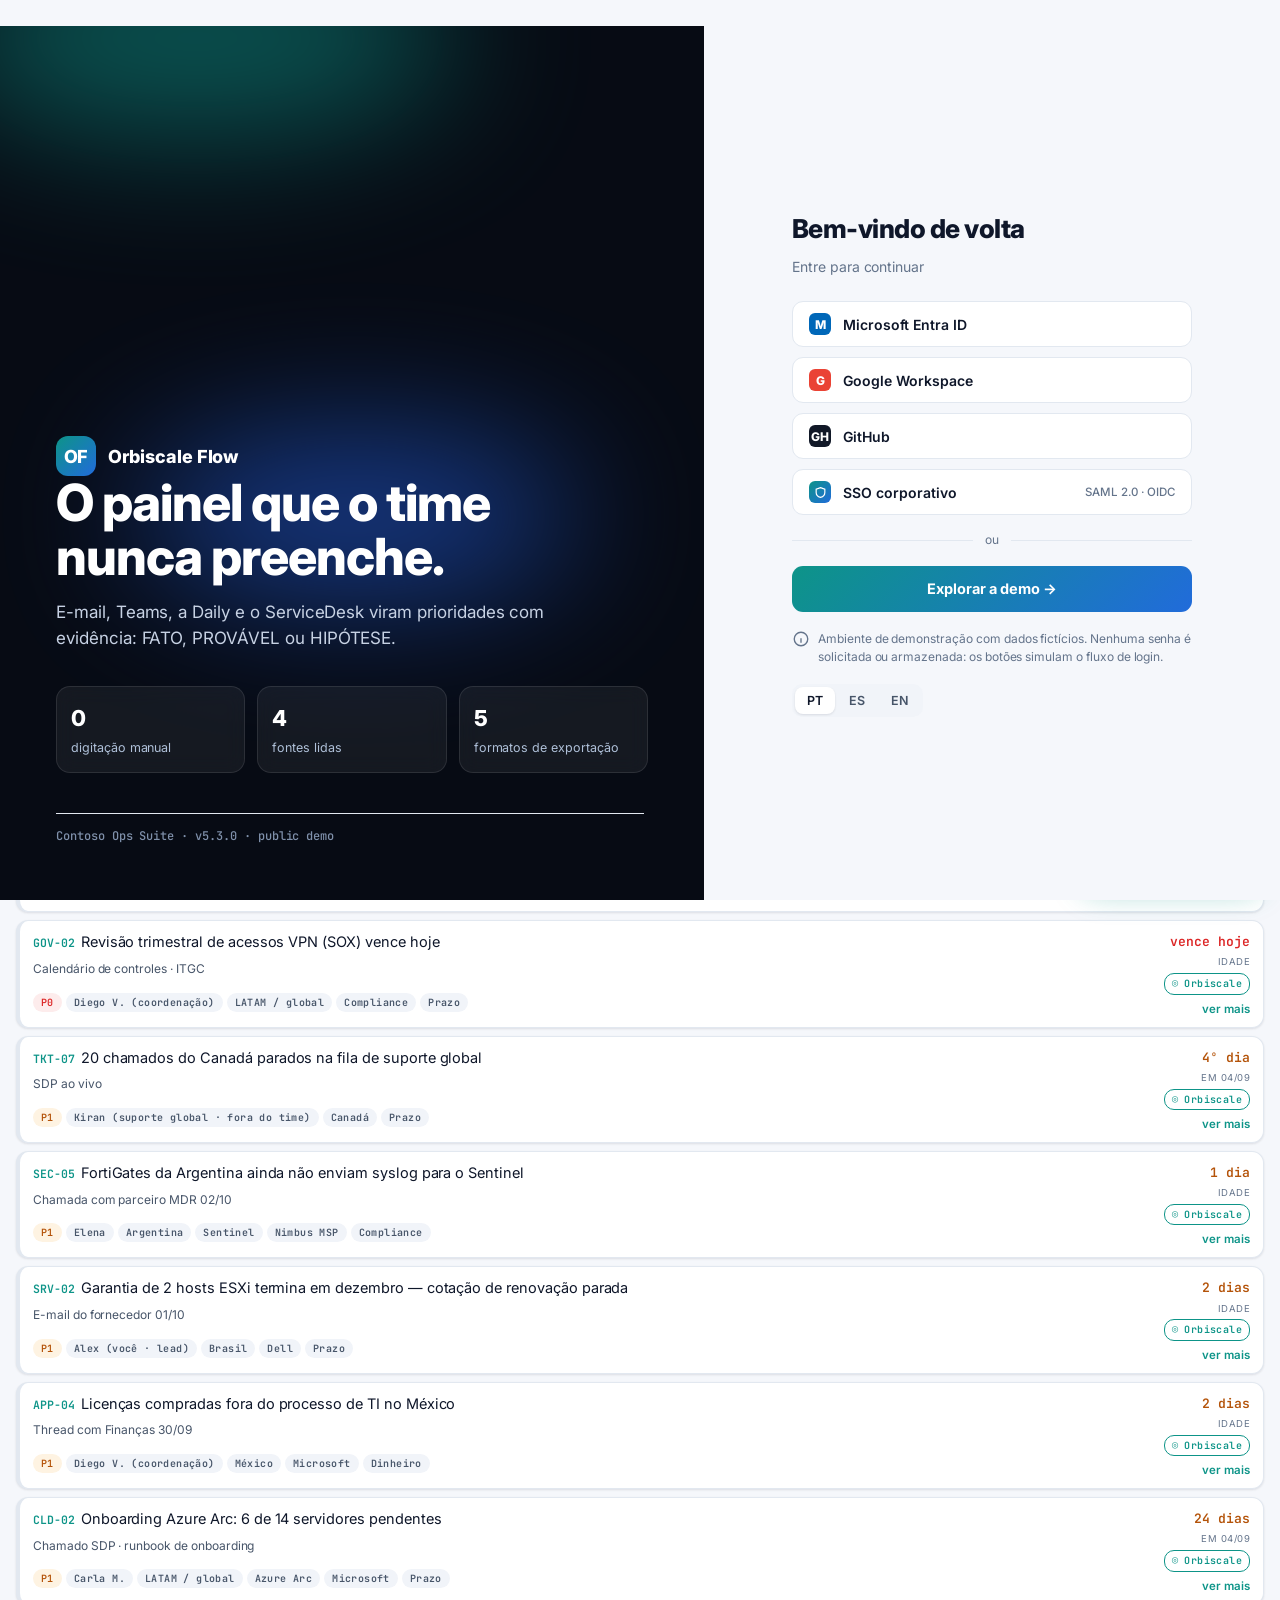
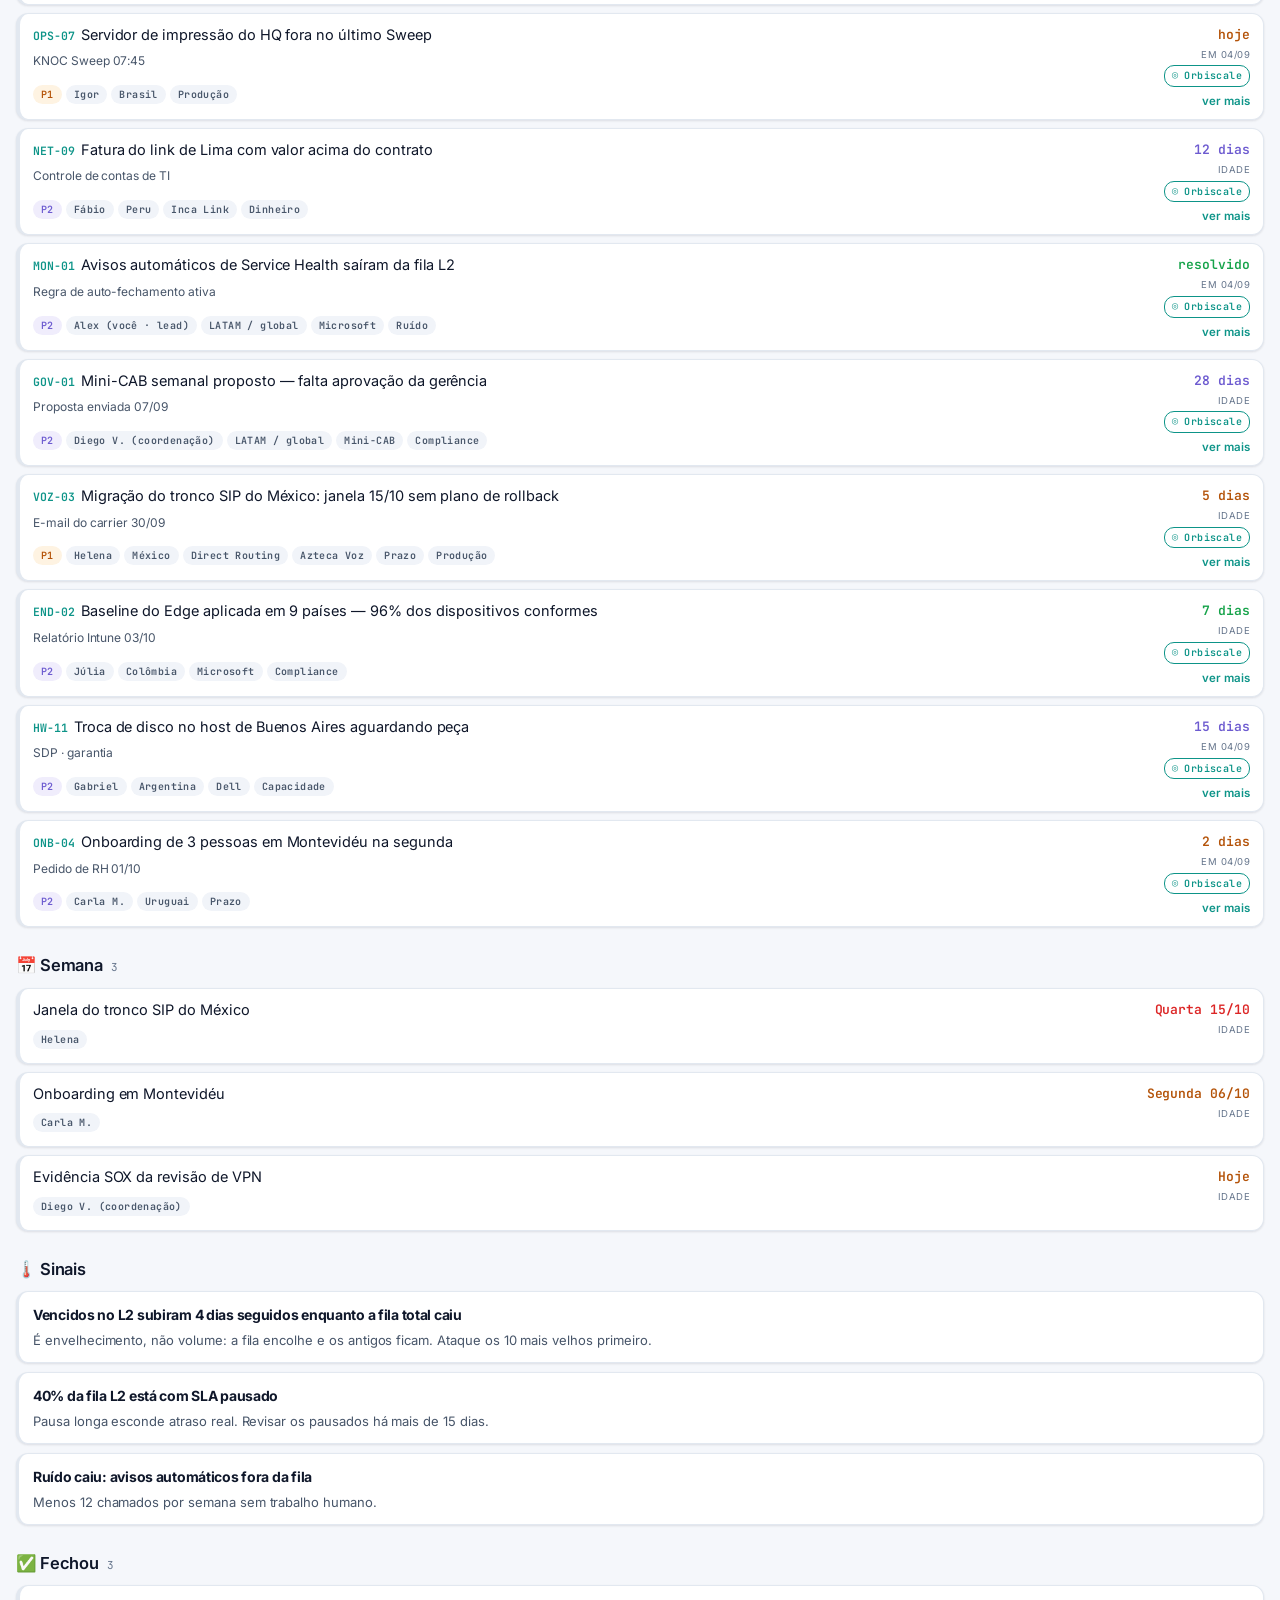
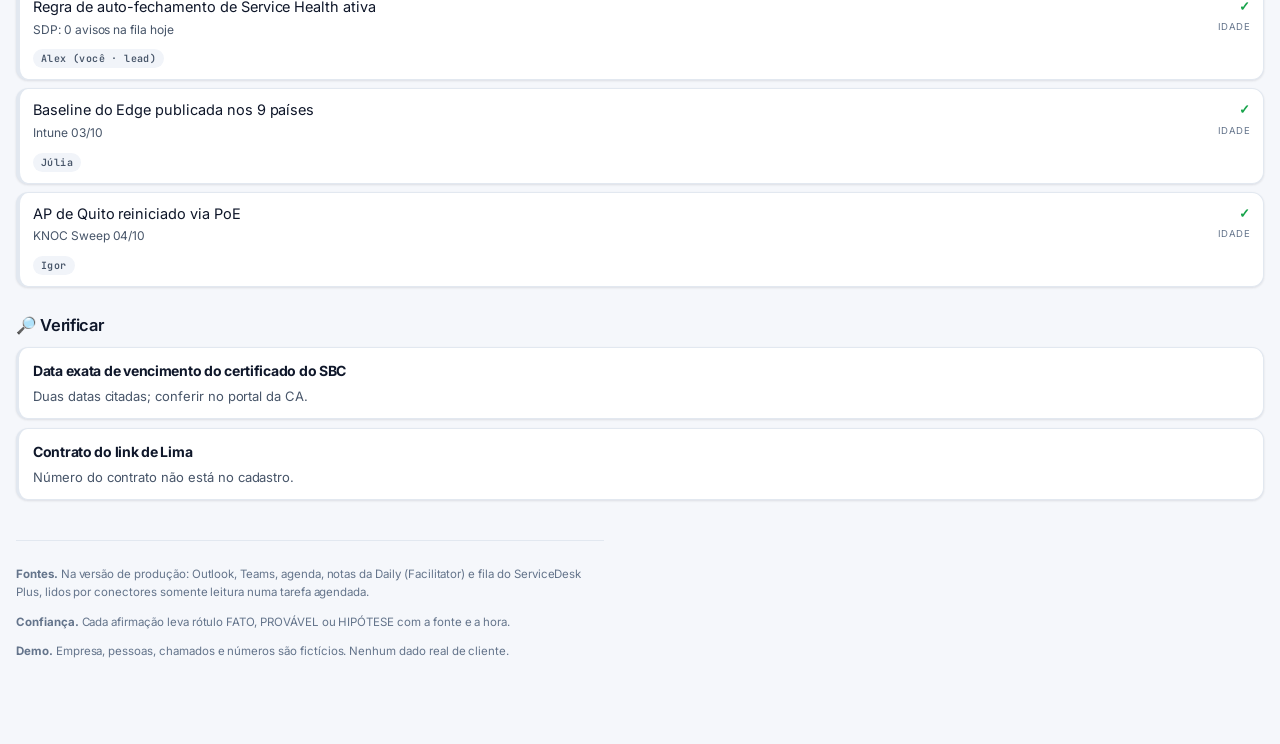
==== flow/index.html @ 509df9e1 "feat: 5.3 Orbiscale Flow module, user profile and access administration" ====
<!doctype html>
<!-- Orbiscale Flow · team work board (module of Orbiscale) · Copyright (C) 2026 Ernesto Athaualpa Rojas (Neto) · SPDX-License-Identifier: AGPL-3.0-or-later · Commercial licence: COMMERCIAL.md -->
<html lang="pt-BR" data-theme="auto">
<head>
<meta charset="utf-8">
<meta name="description" content="A self-updating ops board: e-mail, Teams, Daily notes and the ITSM queue become evidence-labelled priorities. Open-source demo with fictional data.">
<meta property="og:type" content="website">
<meta property="og:title" content="Orbiscale Flow · team work board (demo)">
<meta property="og:description" content="A self-updating ops board: e-mail, Teams, Daily notes and the ITSM queue become evidence-labelled priorities. Open-source demo with fictional data.">
<meta property="og:url" content="https://netorojas.github.io/knoc-network-ops-console/flow/">
<meta property="og:image" content="https://netorojas.github.io/knoc-network-ops-console/docs/media/og.png">
<meta property="og:image:width" content="1200">
<meta property="og:image:height" content="627">
<meta name="twitter:card" content="summary_large_image">
<meta name="twitter:image" content="https://netorojas.github.io/knoc-network-ops-console/docs/media/og.png">

<meta name="viewport" content="width=device-width,initial-scale=1,viewport-fit=cover">
<title>Orbiscale Flow · demo</title>
<link rel="stylesheet" href="https://fonts.googleapis.com/css2?family=Archivo:wght@500;600;700&family=Source+Sans+3:wght@400;600&family=IBM+Plex+Mono:wght@400;600&display=swap">
<style>.brand .flow-home{text-decoration:none;color:var(--accent);margin-right:6px;font-weight:700}
  :root{
    --ground:#F5F7F7; --surface:#FFFFFF; --surface-2:#EDF1F1; --raise:0 1px 2px rgba(20,26,28,.06),0 1px 1px rgba(20,26,28,.04);
    --ink:#141A1C; --ink-2:#4F5D60; --ink-3:#6F7F82;
    --line:#DCE3E3; --line-soft:#EAEFEF;
    --accent:#0F6068; --accent-ink:#FFFFFF; --accent-soft:#E2EFF0;
    --crit:#B3261E; --crit-bg:#FCEBE9; --warn:#8F5400; --warn-bg:#FCF2E2;
    --ok:#1C6741;  --ok-bg:#E5F3EB;  --stale:#5B5870; --stale-bg:#EEEDF3;
    /* dados — validados com o validador de paleta (azul/cinza/vermelho) */
    --v-run:#2a78d6; --v-pause:#A3ADB0; --v-late:#D03A38; --v-track:#EDF1F1;
    --v-s1:#9DC1EE; --v-s2:#4B8FE0; --v-s3:#1F5AA6;
    --display:'Archivo','Helvetica Neue',Arial,sans-serif;
    --body:'Source Sans 3','Segoe UI',system-ui,sans-serif;
    --mono:'IBM Plex Mono','SF Mono',Consolas,monospace;
    --r:8px;
  }
  @media (prefers-color-scheme:dark){ :root:not([data-theme="light"]){
    --ground:#0E1315; --surface:#171E20; --surface-2:#202A2C; --raise:0 1px 2px rgba(0,0,0,.4);
    --ink:#E7EEED; --ink-2:#A5B2B1; --ink-3:#8A9897;
    --line:#2A3537; --line-soft:#212B2D;
    --accent:#5CC0C9; --accent-ink:#0E1315; --accent-soft:#133439;
    --crit:#F2938A; --crit-bg:#3B1D1A; --warn:#E3A94F; --warn-bg:#3A2D13;
    --ok:#6BCB96;  --ok-bg:#153227;  --stale:#ABA5D1; --stale-bg:#262434;
    --v-run:#3987e5; --v-pause:#5E686A; --v-late:#E66767; --v-track:#202A2C;
    --v-s1:#2C4F7A; --v-s2:#3987e5; --v-s3:#9CC4F7;
  }}
  :root[data-theme="dark"]{
    --ground:#0E1315; --surface:#171E20; --surface-2:#202A2C; --raise:0 1px 2px rgba(0,0,0,.4);
    --ink:#E7EEED; --ink-2:#A5B2B1; --ink-3:#8A9897;
    --line:#2A3537; --line-soft:#212B2D;
    --accent:#5CC0C9; --accent-ink:#0E1315; --accent-soft:#133439;
    --crit:#F2938A; --crit-bg:#3B1D1A; --warn:#E3A94F; --warn-bg:#3A2D13;
    --ok:#6BCB96;  --ok-bg:#153227;  --stale:#ABA5D1; --stale-bg:#262434;
    --v-run:#3987e5; --v-pause:#5E686A; --v-late:#E66767; --v-track:#202A2C;
    --v-s1:#2C4F7A; --v-s2:#3987e5; --v-s3:#9CC4F7;
  }

  *{box-sizing:border-box}
  html,body{overflow-x:hidden}
  body{background:var(--ground);color:var(--ink);font-family:var(--body);font-size:15px;line-height:1.55;margin:0}
  .wrap{max-width:1080px;margin:0 auto;padding:0 16px 72px}
  button{font-family:inherit}
  button:focus-visible,a:focus-visible,summary:focus-visible,input:focus-visible{outline:2px solid var(--accent);outline-offset:2px}

  /* ---------- topo ---------- */
  header.top{position:sticky;top:0;z-index:40;background:var(--ground);border-bottom:1px solid var(--line)}
  .bar{max-width:1080px;margin:0 auto;padding:10px 16px;display:flex;align-items:center;gap:10px;flex-wrap:wrap}
  .brand{font-family:var(--display);font-weight:700;font-size:16px;letter-spacing:-.01em;white-space:nowrap}
  .brand span{display:block;font-family:var(--mono);font-size:9.5px;font-weight:400;letter-spacing:.12em;text-transform:uppercase;color:var(--ink-3)}
  nav.main{display:flex;gap:2px;flex:1 1 auto;flex-wrap:wrap}
  nav.main button{font-size:13.5px;font-weight:600;padding:6px 11px;border:0;border-radius:6px;background:transparent;color:var(--ink-2);cursor:pointer;white-space:nowrap}
  nav.main button[aria-current="page"]{background:var(--accent);color:var(--accent-ink)}
  nav.main button:hover:not([aria-current]){background:var(--surface-2)}
  .tools{display:flex;align-items:center;gap:6px;margin-left:auto}
  .seg{display:flex;border:1px solid var(--line);border-radius:6px;overflow:hidden;background:var(--surface)}
  .seg button{font-family:var(--mono);font-size:10.5px;font-weight:600;letter-spacing:.05em;padding:5px 8px;border:0;background:transparent;color:var(--ink-2);cursor:pointer}
  .seg button+button{border-left:1px solid var(--line)}
  .seg button[aria-pressed="true"]{background:var(--accent);color:var(--accent-ink)}
  .who{display:flex;align-items:center;gap:6px;font-size:12.5px;color:var(--ink-2);background:var(--surface);border:1px solid var(--line);border-radius:20px;padding:3px 10px 3px 3px;max-width:180px}
  .who[hidden]{display:none}
  .who img{width:22px;height:22px;border-radius:50%;flex:0 0 auto}
  .who b{font-weight:600;color:var(--ink);white-space:nowrap;overflow:hidden;text-overflow:ellipsis}

  /* ---------- menu ---------- */
  .shbtn{font-size:13px;font-weight:600;padding:5px 11px;border:1px solid var(--line);border-radius:6px;background:var(--surface);color:var(--ink);cursor:pointer;white-space:nowrap}
  .shbtn:hover{border-color:var(--accent);color:var(--accent)}
  .menu{position:relative}
  .menu>button{font-size:13px;font-weight:600;padding:5px 11px;border:1px solid var(--line);border-radius:6px;background:var(--surface);color:var(--ink);cursor:pointer}
  .menu>button[aria-expanded="true"]{border-color:var(--accent);color:var(--accent)}
  .pop{position:absolute;right:0;top:calc(100% + 6px);width:270px;max-width:calc(100vw - 32px);background:var(--surface);border:1px solid var(--line);border-radius:var(--r);box-shadow:0 8px 24px rgba(0,0,0,.14);padding:6px;z-index:60}
  .pop .grp{font-family:var(--mono);font-size:9.5px;letter-spacing:.12em;text-transform:uppercase;color:var(--ink-3);padding:8px 10px 4px}
  .pop button{display:flex;gap:9px;align-items:center;width:100%;text-align:left;font-size:13.5px;padding:7px 10px;border:0;border-radius:6px;background:transparent;color:var(--ink);cursor:pointer}
  .pop button:hover{background:var(--surface-2)}
  .pop button small{margin-left:auto;font-family:var(--mono);font-size:10.5px;color:var(--ink-3)}
  .pop .meta{font-size:11.5px;color:var(--ink-3);padding:6px 10px 4px;border-top:1px solid var(--line-soft);margin-top:4px}

  /* ---------- filtros ---------- */
  .fbox{max-width:1080px;margin:0 auto;padding:0 16px 10px}
  .fcard{background:var(--surface);border:1px solid var(--line);border-radius:var(--r);box-shadow:var(--raise);overflow:hidden}
  .srow{display:flex;gap:8px;align-items:center;padding:9px 12px;border-bottom:1px solid var(--line)}
  .search{flex:1 1 auto;display:flex;align-items:center;gap:7px;background:var(--ground);border:1px solid var(--line);border-radius:6px;padding:0 9px}
  .search input{flex:1;min-width:0;border:0;background:transparent;color:var(--ink);font-family:var(--body);font-size:14px;padding:7px 0}
  .search input:focus{outline:0}
  .search:focus-within{border-color:var(--accent)}
  .search .ic{color:var(--ink-3);font-size:13px}
  .search button{border:0;background:transparent;color:var(--ink-3);cursor:pointer;font-size:14px;padding:2px 4px}
  .dims{display:flex;overflow-x:auto;border-bottom:1px solid var(--line);scrollbar-width:thin}
  .dims button{flex:0 0 auto;font-size:12.5px;font-weight:600;padding:9px 13px;border:0;background:transparent;color:var(--ink-2);cursor:pointer;border-bottom:2px solid transparent;white-space:nowrap}
  .dims button[aria-selected="true"]{color:var(--accent);border-bottom-color:var(--accent)}
  .dims .n{display:inline-block;min-width:16px;height:16px;line-height:16px;border-radius:8px;background:var(--accent);color:var(--accent-ink);font-family:var(--mono);font-size:9.5px;margin-left:5px;text-align:center;padding:0 4px}
  .chips{display:flex;flex-wrap:wrap;gap:5px;padding:10px 12px;max-height:132px;overflow-y:auto}
  .chip{font-size:12.5px;color:var(--ink-2);background:var(--ground);border:1px solid var(--line);padding:4px 10px 4px 8px;border-radius:14px;cursor:pointer;display:inline-flex;align-items:center;gap:5px}
  .chip .bx{width:12px;height:12px;border:1.5px solid var(--ink-3);border-radius:3px;display:inline-block;flex:0 0 auto}
  .chip .c{font-family:var(--mono);font-size:10.5px;color:var(--ink-3)}
  .chip[aria-pressed="true"]{background:var(--accent-soft);border-color:var(--accent);color:var(--accent)}
  .chip[aria-pressed="true"] .bx{background:var(--accent);border-color:var(--accent);box-shadow:inset 0 0 0 2px var(--surface)}
  .chip.sep{border:0;background:transparent;cursor:default;font-family:var(--mono);font-size:9.5px;letter-spacing:.1em;text-transform:uppercase;color:var(--ink-3);padding-left:4px;width:100%}
  .chip.act{border-style:dashed}
  .status{display:flex;align-items:center;gap:8px;flex-wrap:wrap;padding:0 12px 10px;font-size:12px;color:var(--ink-3)}
  .status b{color:var(--ink);font-weight:600;font-variant-numeric:tabular-nums}
  .pill{font-family:var(--mono);font-size:10.5px;background:var(--accent-soft);color:var(--accent);border:1px solid var(--accent);padding:2px 8px;border-radius:12px;cursor:pointer}
  .pill::after{content:" ×";font-weight:700}
  .btn{font-size:12px;color:var(--ink-2);background:transparent;border:1px solid var(--line);padding:4px 11px;border-radius:14px;cursor:pointer}
  .btn:hover{border-color:var(--accent);color:var(--accent)}
  .btn.pri{background:var(--accent);border-color:var(--accent);color:var(--accent-ink);font-weight:600}

  /* ---------- KPIs ---------- */
  .kpis{display:grid;gap:10px;grid-template-columns:repeat(auto-fill,minmax(160px,1fr));margin-top:16px}
  .kpi{text-align:left;background:var(--surface);border:1px solid var(--line);border-radius:var(--r);padding:11px 13px;box-shadow:var(--raise);cursor:pointer;color:inherit;position:relative;transition:border-color .12s}
  .kpi:hover{border-color:var(--accent)}
  .kpi[aria-pressed="true"]{border-color:var(--accent);box-shadow:0 0 0 2px var(--accent-soft),var(--raise)}
  .kpi .n{font-family:var(--display);font-weight:700;font-size:25px;font-variant-numeric:tabular-nums;line-height:1.1}
  .kpi .l{font-size:12.5px;color:var(--ink);margin-top:2px;font-weight:600}
  .kpi .x{font-size:11.5px;color:var(--ink-3);margin-top:3px;line-height:1.35}
  .kpi .go{position:absolute;top:9px;right:10px;font-size:11px;color:var(--ink-3)}
  .kpi.c .n{color:var(--crit)} .kpi.w .n{color:var(--warn)} .kpi.o .n{color:var(--ok)} .kpi.a .n{color:var(--accent)}

  /* ---------- seções ---------- */
  section{margin-top:26px}
  .sh{display:flex;align-items:baseline;gap:9px;flex-wrap:wrap;margin-bottom:9px}
  h2{font-family:var(--display);font-weight:600;font-size:16.5px;margin:0}
  .sc{font-family:var(--mono);font-size:11px;color:var(--ink-3)}
  .snote{font-size:12.5px;color:var(--ink-3);margin:-2px 0 10px;max-width:80ch}

  /* ---------- cards ---------- */
  .cards{display:flex;flex-direction:column;gap:8px}
  .card{background:var(--surface);border:1px solid var(--line);border-left:3px solid var(--line);border-radius:var(--r);box-shadow:var(--raise);overflow:hidden}
  .card.crit{border-left-color:var(--crit)} .card.warn{border-left-color:var(--warn)}
  .card.ok{border-left-color:var(--ok)} .card.stale{border-left-color:var(--stale)}
  .chead{display:grid;grid-template-columns:minmax(0,1fr) auto;gap:3px 12px;padding:11px 13px;cursor:pointer;align-items:start}
  .chead:hover{background:var(--surface-2)}
  .ctitle{font-size:14.5px;line-height:1.35;grid-column:1;overflow-wrap:anywhere}
  .cid{font-family:var(--mono);font-size:11.5px;font-weight:600;color:var(--accent);margin-right:6px}
  .cmeta{grid-column:1;font-size:12px;color:var(--ink-2);margin-top:1px}
  .ctags{grid-column:1;margin-top:7px;display:flex;flex-wrap:wrap;gap:4px}
  .cright{grid-column:2;grid-row:1/span 3;text-align:right;white-space:nowrap;display:flex;flex-direction:column;align-items:flex-end;gap:3px}
  .age{font-family:var(--mono);font-size:13px;font-weight:600;font-variant-numeric:tabular-nums}
  .age.crit{color:var(--crit)} .age.warn{color:var(--warn)} .age.ok{color:var(--ok)} .age.stale{color:var(--stale)}
  .agel{font-size:9.5px;color:var(--ink-3);letter-spacing:.05em;text-transform:uppercase}
  .more{font-size:11.5px;color:var(--accent);font-weight:600;border:0;background:transparent;cursor:pointer;padding:0;margin-top:4px}
  .cbody{font-size:13px;color:var(--ink-2);max-width:78ch;border-top:1px solid var(--line-soft);padding-top:10px;margin:0 13px 13px}
  .card[data-open="0"] .cbody{display:none}
  .tag{font-family:var(--mono);font-size:10px;font-weight:600;letter-spacing:.04em;padding:2px 7px;border-radius:10px;border:1px solid transparent;cursor:pointer;background:none}
  .tag.g{background:var(--surface-2);color:var(--ink-2)}
  .tag.g:hover{border-color:var(--accent);color:var(--accent)}
  .tag.P0{background:var(--crit-bg);color:var(--crit)} .tag.P1{background:var(--warn-bg);color:var(--warn)} .tag.P2{background:var(--stale-bg);color:var(--stale)}
  .tag.me{background:var(--accent-soft);color:var(--accent);cursor:default}
  mark{background:var(--warn-bg);color:inherit;border-radius:2px;padding:0 1px}

  /* ---------- pessoa ---------- */
  .person{background:var(--surface);border:1px solid var(--line);border-radius:var(--r);padding:14px 16px;box-shadow:var(--raise);margin-top:14px}
  .person h3{font-family:var(--display);font-size:17px;margin:0 0 3px}
  .person p{margin:0;font-size:13px;color:var(--ink-2);max-width:78ch}
  .pstats{display:flex;gap:18px;flex-wrap:wrap;margin-top:10px}
  .pstats div{font-size:12px;color:var(--ink-3)}
  .pstats b{display:block;font-family:var(--display);font-size:19px;color:var(--ink);font-variant-numeric:tabular-nums}
  .pstats b.c{color:var(--crit)}

  /* ---------- blocos ---------- */
  .box{background:var(--surface);border:1px solid var(--line);border-left:3px solid var(--accent);border-radius:var(--r);padding:12px 14px;box-shadow:var(--raise);margin-top:9px}
  .box.crit{border-left-color:var(--crit)} .box.warn{border-left-color:var(--warn)}
  .box.ok{border-left-color:var(--ok)} .box.stale{border-left-color:var(--stale)}
  .box h3{font-family:var(--display);font-size:14px;margin:0 0 4px}
  .box p{margin:0;font-size:13px;color:var(--ink-2);max-width:80ch}
  .box ul{margin:4px 0 0;padding-left:18px;font-size:13px;color:var(--ink-2)} .box li{margin-bottom:3px}
  .empty{padding:30px 16px;text-align:center;color:var(--ink-3);font-size:13.5px;background:var(--surface);border:1px dashed var(--line);border-radius:var(--r)}

  /* ---------- tabelas ---------- */
  .tbl{width:100%;border-collapse:collapse;font-size:13px}
  .tbl th,.tbl td{text-align:left;padding:7px 9px;border-bottom:1px solid var(--line-soft);vertical-align:top}
  .tbl th{font-family:var(--mono);font-size:10px;letter-spacing:.08em;text-transform:uppercase;color:var(--ink-3);font-weight:600}
  .tbl td.num,.tbl th.num{text-align:right;font-variant-numeric:tabular-nums;font-family:var(--mono);font-size:12px}
  .tbl td.id{font-family:var(--mono);font-size:12px;color:var(--accent);white-space:nowrap}
  .tbl tr.late td.num{color:var(--crit);font-weight:600}
  .tscroll{overflow-x:auto;background:var(--surface);border:1px solid var(--line);border-radius:var(--r);box-shadow:var(--raise)}
  .st{font-family:var(--mono);font-size:10px;padding:1px 6px;border-radius:9px;background:var(--surface-2);color:var(--ink-2);white-space:nowrap}
  .st.p{background:var(--stale-bg);color:var(--stale)} .st.l{background:var(--crit-bg);color:var(--crit)}

  /* ---------- relatórios / gráficos ---------- */
  .grid2{display:grid;gap:12px;grid-template-columns:repeat(auto-fit,minmax(320px,1fr))}
  .viz{background:var(--surface);border:1px solid var(--line);border-radius:var(--r);box-shadow:var(--raise);padding:14px 16px}
  .viz h3{font-family:var(--display);font-size:14.5px;margin:0}
  .viz .vs{font-size:12px;color:var(--ink-3);margin:2px 0 12px}
  .legend{display:flex;gap:14px;flex-wrap:wrap;font-size:12px;color:var(--ink-2);margin:-4px 0 10px}
  .legend i{display:inline-block;width:10px;height:10px;border-radius:2px;margin-right:5px;vertical-align:-1px}
  .hb{display:grid;grid-template-columns:minmax(84px,120px) minmax(0,1fr) 34px;gap:4px 10px;align-items:center}
  .hb .lb{font-size:12.5px;color:var(--ink);white-space:nowrap;overflow:hidden;text-overflow:ellipsis}
  .hb .lb.dim{color:var(--ink-3)}
  .hb .tr{display:flex;gap:2px;height:14px;cursor:pointer;border-radius:0 4px 4px 0}
  .hb .tr:hover .sg{filter:brightness(1.08)}
  .hb .sg{height:100%;min-width:2px}
  .hb .sg:last-child{border-radius:0 4px 4px 0}
  .hb .vl{font-family:var(--mono);font-size:11.5px;color:var(--ink-2);text-align:right;font-variant-numeric:tabular-nums}
  .hb .row{display:contents}
  .cols{display:flex;align-items:flex-end;gap:10px;height:150px;padding-top:18px;border-bottom:1px solid var(--line)}
  .cols .cl{flex:1;display:flex;flex-direction:column;align-items:center;justify-content:flex-end;height:100%;cursor:pointer}
  .cols .cb{width:100%;max-width:56px;background:var(--v-run);border-radius:4px 4px 0 0;min-height:2px}
  .cols .cv{font-family:var(--mono);font-size:11.5px;color:var(--ink-2);margin-bottom:3px}
  .cols-x{display:flex;gap:10px}
  .cols-x span{flex:1;text-align:center;font-size:11.5px;color:var(--ink-3);padding-top:5px}
  .viz details{margin-top:10px;font-size:12.5px}
  .viz summary{cursor:pointer;color:var(--accent);font-weight:600;font-size:12px}
  .viz details .tbl{margin-top:6px}
  .tiles{display:grid;gap:10px;grid-template-columns:repeat(auto-fill,minmax(150px,1fr))}
  .tile{background:var(--surface);border:1px solid var(--line);border-radius:var(--r);padding:11px 13px;box-shadow:var(--raise)}
  .tile .n{font-family:var(--display);font-weight:700;font-size:24px;font-variant-numeric:tabular-nums;line-height:1.1}
  .tile .l{font-size:12px;color:var(--ink-2);margin-top:2px}
  .tile.c .n{color:var(--crit)} .tile.w .n{color:var(--warn)} .tile.o .n{color:var(--ok)}
  .meter{height:8px;background:var(--v-track);border-radius:4px;overflow:hidden;margin-top:8px}
  .meter i{display:block;height:100%;background:var(--v-run);border-radius:0 4px 4px 0}
  .tgl{display:inline-flex;align-items:center;gap:7px;font-size:12.5px;color:var(--ink-2);cursor:pointer;user-select:none}
  .tgl input{accent-color:var(--accent)}
  #tip{position:fixed;z-index:90;pointer-events:none;background:var(--ink);color:var(--ground);font-size:12px;line-height:1.4;padding:6px 9px;border-radius:6px;max-width:240px;box-shadow:0 4px 14px rgba(0,0,0,.2);display:none}
  #tip b{font-weight:600}

  /* ---------- matriz ---------- */
  .mx td.ck{text-align:center;font-size:14px}
  .mx td.sc2{font-family:var(--mono);font-size:12px;white-space:nowrap}
  .bar5{display:inline-block;width:60px;height:6px;background:var(--v-track);border-radius:3px;overflow:hidden;vertical-align:1px;margin-right:6px}
  .bar5 i{display:block;height:100%;background:var(--ok)}
  .tiles.wide{grid-template-columns:repeat(auto-fill,minmax(250px,1fr))}
  .tbl td.sj .st{margin-right:6px}
  .flow{display:grid;gap:8px;grid-template-columns:repeat(auto-fit,minmax(150px,1fr));counter-reset:f}
  .flow div{background:var(--surface);border:1px solid var(--line);border-radius:var(--r);padding:10px 12px;font-size:12.5px;color:var(--ink-2);box-shadow:var(--raise)}
  .flow div b{display:block;font-family:var(--mono);font-size:11px;color:var(--accent);margin-bottom:3px}

  /* ---------- docs ---------- */
  .doc{background:var(--surface);border:1px solid var(--line);border-radius:var(--r);padding:18px 20px;box-shadow:var(--raise);margin-top:12px;max-width:84ch}
  .doc h3{font-family:var(--display);font-size:16px;margin:18px 0 6px} .doc h3:first-child{margin-top:0}
  .doc h4{font-family:var(--display);font-size:13.5px;margin:16px 0 4px}
  .doc p,.doc li{font-size:13.5px;color:var(--ink-2)} .doc li{margin-bottom:3px}
  .doc table{width:100%;border-collapse:collapse;margin:8px 0;font-size:13px}
  .doc th,.doc td{text-align:left;padding:6px 9px;border-bottom:1px solid var(--line-soft);vertical-align:top}
  .doc th{font-family:var(--mono);font-size:10.5px;letter-spacing:.08em;text-transform:uppercase;color:var(--ink-3)}
  .doc pre{background:var(--surface-2);border-radius:6px;padding:11px 13px;overflow-x:auto;font-family:var(--mono);font-size:11.5px;line-height:1.5}
  .doc code{font-family:var(--mono);font-size:12px;background:var(--surface-2);padding:1px 5px;border-radius:4px;overflow-wrap:anywhere}
  .doc pre code{background:none;padding:0}
  .doc figure.gif{margin:10px 0 16px;border:1px solid var(--line);border-radius:8px;overflow:hidden;background:var(--surface-2)}
  .doc figure.gif img,.doc figure.gif video{display:block;width:100%;height:auto}
  .doc figure.gif figcaption{font-size:12px;color:var(--ink-3);padding:6px 10px}
  .subnav{display:flex;gap:5px;flex-wrap:wrap;margin-top:12px}
  .subnav button{font-size:12.5px;padding:5px 12px;border:1px solid var(--line);border-radius:14px;background:var(--surface);color:var(--ink-2);cursor:pointer}
  .subnav button[aria-pressed="true"]{background:var(--accent);border-color:var(--accent);color:var(--accent-ink);font-weight:600}

  .modal{position:fixed;inset:0;background:rgba(0,0,0,.45);z-index:100;display:flex;align-items:center;justify-content:center;padding:16px}
  .modal .in{background:var(--surface);border-radius:var(--r);padding:16px;width:min(620px,100%);box-shadow:0 12px 40px rgba(0,0,0,.3)}
  .modal textarea{width:100%;min-height:260px;font-family:var(--mono);font-size:12px;background:var(--ground);color:var(--ink);border:1px solid var(--line);border-radius:6px;padding:10px}
  .toast{position:fixed;bottom:18px;left:50%;transform:translateX(-50%);background:var(--ink);color:var(--ground);padding:8px 14px;border-radius:18px;font-size:13px;z-index:110}

  /* ---------- relatórios v10 / submenus ---------- */
  :root{--v-a:#2a78d6;--v-b:#eb6834}
  @media (prefers-color-scheme:dark){:root:not([data-theme="light"]){--v-a:#3987e5;--v-b:#d95926}}
  :root[data-theme="dark"]{--v-a:#3987e5;--v-b:#d95926}
  .bsub{margin-top:0}
  .bsub button .sc{margin-left:3px}
  .bsub button[aria-pressed="true"] .sc{color:var(--accent-ink)}
  .rctl{display:grid;gap:12px 18px;grid-template-columns:repeat(auto-fit,minmax(250px,1fr));background:var(--surface);border:1px solid var(--line);border-radius:var(--r);box-shadow:var(--raise);padding:14px 16px;margin-top:10px}
  .rc label{display:block;font-family:var(--mono);font-size:10px;letter-spacing:.1em;text-transform:uppercase;color:var(--ink-3);margin-bottom:6px}
  .rc.wide{grid-column:1/-1}
  .seg2{display:inline-flex;flex-wrap:wrap;border:1px solid var(--line);border-radius:6px;overflow:hidden;background:var(--ground)}
  .seg2 button{font-size:12.5px;padding:5px 11px;border:0;background:transparent;color:var(--ink-2);cursor:pointer}
  .seg2 button+button{border-left:1px solid var(--line)}
  .seg2 button[aria-pressed="true"]{background:var(--accent);color:var(--accent-ink);font-weight:600}
  .rdates{display:flex;gap:6px;align-items:center;flex-wrap:wrap}
  .rdates input,.rexp select,.rmet{font-family:var(--body);font-size:13px;padding:5px 8px;border:1px solid var(--line);border-radius:6px;background:var(--ground);color:var(--ink);color-scheme:light dark}
  .rexp{display:flex;gap:6px;flex-wrap:wrap;align-items:center}
  .vhead{display:flex;gap:10px;align-items:flex-start;justify-content:space-between;flex-wrap:wrap;margin-bottom:10px}
  .vhead .vs{margin-bottom:0}
  .legend.lgt button{font-size:12px;color:var(--ink-2);background:transparent;border:1px solid var(--line);border-radius:12px;padding:2px 9px;cursor:pointer}
  .legend.lgt button[aria-pressed="false"]{opacity:.45;text-decoration:line-through}
  .trend{width:100%;min-height:210px}
  .trend svg{display:block}
  .tbl td.lt{color:var(--crit);font-weight:600}
  .vbadge{font-family:var(--mono);font-size:9.5px;font-weight:600;background:var(--accent-soft);color:var(--accent);border-radius:8px;padding:1px 6px;margin-left:6px;vertical-align:2px}
  footer{margin-top:40px;padding-top:14px;border-top:1px solid var(--line);font-size:11.5px;color:var(--ink-3);max-width:84ch}
  footer p+p{margin-top:7px}
  .hide{display:none!important}

  @media (max-width:620px){
    header.top{position:relative}
    .chips{max-height:150px}
    .chead{grid-template-columns:minmax(0,1fr)}
    .cright{grid-column:1;grid-row:auto;flex-direction:row;align-items:baseline;gap:8px;margin-top:4px}
    .brand span{display:none}
    .hb{grid-template-columns:84px minmax(0,1fr) 30px}
    .kpis{grid-template-columns:repeat(2,minmax(0,1fr))}
    .grid2{grid-template-columns:minmax(0,1fr)}
    .tbl .hm{display:none}
  }
  @media print{header.top,.kpis,footer,.menu{display:none!important} .card[data-open="0"] .cbody{display:block}}
  @media (prefers-reduced-motion:reduce){*{animation:none!important;transition:none!important}}
.tag.orb{text-decoration:none;color:var(--accent);border:1px solid var(--accent);background:transparent;font-weight:600}
</style>
</head>
<body>
<div id="pf-splash" role="status" aria-live="polite"><style>
#pf-splash{position:fixed;inset:0;z-index:5000;display:grid;place-items:center;background:#F5F7FB;font-family:Inter,-apple-system,'Segoe UI',sans-serif;transition:opacity .35s ease,visibility .35s}
@media (prefers-color-scheme:dark){#pf-splash{background:#0B1220}}
html[data-theme="dark"] #pf-splash{background:#0B1220}html[data-theme="light"] #pf-splash{background:#F5F7FB}
#pf-splash.out{opacity:0;visibility:hidden}
#pf-splash .w{display:flex;flex-direction:column;align-items:center;gap:18px;min-width:260px}
#pf-splash .lg{width:64px;height:64px;border-radius:18px;background:linear-gradient(135deg,#2563EB,#0EA5A4);display:grid;place-items:center;color:#fff;font:800 28px Inter,sans-serif;box-shadow:0 14px 40px rgba(37,99,235,.35);animation:pfs-b 1.6s ease-in-out infinite}
#pf-splash b{font-size:20px;color:#0F172A;letter-spacing:-.01em}@media (prefers-color-scheme:dark){#pf-splash b{color:#E6ECF5}}html[data-theme="dark"] #pf-splash b{color:#E6ECF5}
#pf-splash .bar{width:220px;height:4px;border-radius:4px;background:rgba(100,116,139,.2);overflow:hidden}
#pf-splash .bar i{display:block;height:100%;width:40%;border-radius:4px;background:linear-gradient(90deg,#2563EB,#0EA5A4);animation:pfs-l 1.1s ease-in-out infinite}
#pf-splash small{font:500 12.5px 'JetBrains Mono',monospace;color:#64748B;min-height:16px}
@keyframes pfs-l{0%{transform:translateX(-110%)}100%{transform:translateX(260%)}}
@keyframes pfs-b{50%{transform:translateY(-4px)}}
@media (prefers-reduced-motion:reduce){#pf-splash .lg,#pf-splash .bar i{animation:none}}
</style><div class="w"><div class="lg">OF</div><b>Orbiscale Flow</b><div class="bar"><i></i></div><small id="pf-splash-msg">…</small></div>
<script>(function(){var L=(navigator.language||'pt').slice(0,2),M={pt:["Lendo e-mails e Teams…", "Juntando chamados…", "Priorizando o quadro…"],es:["Leyendo correos y Teams…", "Reuniendo tickets…", "Priorizando el tablero…"],en:["Reading e-mail and Teams…", "Collecting tickets…", "Prioritising the board…"]}[L]||["Reading e-mail and Teams…", "Collecting tickets…", "Prioritising the board…"],i=0,e=document.getElementById('pf-splash-msg');function n(){if(!e||!document.getElementById('pf-splash'))return;e.textContent=M[i%M.length];i++;setTimeout(n,650)}n();window.__pfSplashAt=Date.now();setTimeout(function(){var s=document.getElementById('pf-splash');if(s)s.classList.add('out')},8000)})()</script></div>


<header class="top">
  <div class="bar">
    <div class="brand"><a class="flow-home" href="../?nologin" title="Orbiscale">◎</a>Orbiscale Flow<b class="vbadge">5.3</b><span>Contoso Global · demo</span></div>
    <nav class="main" id="nav"></nav>
    <div class="tools">
      <button class="shbtn" id="shbtn" type="button">↗ <span id="shlbl"></span></button>
      <div class="menu"><button id="mbtn" aria-expanded="false" aria-haspopup="true">☰ <span id="mlbl"></span></button><div class="pop hide" id="pop" role="menu"></div></div>
      <div class="seg" id="lang"><button data-l="pt" aria-pressed="true">PT</button><button data-l="es" aria-pressed="false">ES</button><button data-l="en" aria-pressed="false">EN</button></div>
      <div class="seg" id="theme"><button data-t="auto" aria-pressed="true" title="Auto">◐</button><button data-t="light" aria-pressed="false" title="Light">☀</button><button data-t="dark" aria-pressed="false" title="Dark">☾</button></div>
      <div class="who" id="who" hidden><img id="whoImg" alt=""><b id="whoName"></b></div>
    </div>
  </div>
  <div class="fbox" id="fbox">
    <div class="fcard">
      <div class="srow">
        <label class="search"><span class="ic">⌕</span><input id="q" type="search" autocomplete="off"><button id="qx" class="hide" aria-label="×">×</button></label>
      </div>
      <div class="dims" role="tablist" id="dims"></div>
      <div class="chips" id="chips"></div>
      <div class="status">
        <span><b id="cShow">0</b> <span id="lOf"></span> <b id="cTot">0</b> <span id="lItems"></span></span>
        <span id="active" style="display:flex;gap:5px;flex-wrap:wrap"></span>
        <button class="btn" id="clear" style="margin-left:auto"></button>
      </div>
    </div>
  </div>
</header>

<div class="wrap">
  <main id="view"></main>
  <footer><p id="f1"></p><p id="f2"></p><p id="f3"></p></footer>
</div>
<div id="tip" role="tooltip"></div>

<script src="data.js"></script>
<script src="sdp.js"></script>
<script src="docs.js"></script>
<link rel="stylesheet" href="assist.css">
<script>
(function(){
  'use strict';
  var L='pt', VIEW='board', DOCPAGE='manual', DIMS=['o','p','pj','k','v','pr','im','src'], dim='o';
  var F={}; DIMS.forEach(function(d){F[d]=[]});
  var Q='', REPTEAM=true, open={}, db=null, me=null, contrib=[], menuOpen=false;
  var $=function(i){return document.getElementById(i)};
  var esc=function(s){return String(s==null?'':s).replace(/[&<>"]/g,function(c){return{'&':'&amp;','<':'&lt;','>':'&gt;','"':'&quot;'}[c]})};
  var tx=function(o){return (o&&(o[L]||o.pt))||''};
  var ls=function(k,v){try{return v===undefined?localStorage.getItem(k):localStorage.setItem(k,v)}catch(e){return null}};
  var norm=function(s){return String(s||'').toLowerCase().normalize('NFD').replace(/[̀-ͯ]/g,'')};
  var has=function(a,x){return a.indexOf(x)>-1};
  var fmt=function(n){return String(Math.round(n))};

  /* ---------- i18n da interface ---------- */
  var NAV={pt:{board:'Quadro',sd:'Service Desk N1',rep:'Relatórios',cap:'Capacidade',met:'Método',daily:'Daily',ai:'✦ Assistente',docs:'Documentação',status:'Status'},
           es:{board:'Tablero',sd:'Service Desk N1',rep:'Reportes',cap:'Capacidad',met:'Método',daily:'Daily',ai:'✦ Asistente',docs:'Documentación',status:'Estado'},
           en:{board:'Board',sd:'Service Desk L1',rep:'Reports',cap:'Capacity',met:'Method',daily:'Daily',ai:'✦ Assistant',docs:'Docs',status:'Status'}};
  var UI={
   pt:{menu:'Visões',search:'Buscar em tudo — chamado, pessoa, fornecedor, assunto…',src:'Origem',srcS:'Chamado SDP',srcM:'E-mail · Teams · Daily',
       team:'Time Infra',others:'Fora do time',more:'ver mais',less:'ver menos',board:'Quadro',fechou:'Fechou',semana:'Semana',sinais:'Sinais',verificar:'Verificar',
       noneP:'Nada com esses filtros.',onlyThis:'só este',
       k1:'Seus P0',k1x:'precisam de você hoje',k2:'P0 no quadro',k2x:'donos: ',k3:'Compliance',k3x:'itens com risco de auditoria',k4:'Produção',k4x:'itens que param operação',
       k5:'Chamados SDP',k5x:'no quadro, de ',k6:'Fila L2 ao vivo',k6x:' vencidos · {p} pausados',k7:'N1 aberto',k7x:' entraram em 7 dias',k8:'Fecharam',k8x:'com evidência, 36h',
       kgo:'filtra',kgo2:'abre',
       qv:'Visões rápidas',qv1:'Hoje: meus P0',qv2:'Todo P0 do time',qv3:'Compliance e auditoria',qv4:'Só chamados SDP',qv5:'Produção parada',qv6:'Sem dono no time',
       act:'Ações',a1:'Copiar resumo desta visão',a1x:'texto pronto p/ Teams',a2:'Expandir todos',a3:'Recolher todos',a4:'Imprimir / PDF',a5:'Limpar filtros e busca',
       upd:'Atualizado',copied:'Copiado para a área de transferência.',copyT:'Selecione e copie (Ctrl+C)',close:'Fechar',
       live:'SDP ao vivo',liveL2:'Fila L2 desta pessoa — ao vivo',overdue:'vencidos',paused:'pausados',median:'mediana (dias)',old90:'+90 dias',open:'abertos',
       items:'itens no quadro',svcH:'são avisos automáticos de Service Health — candidatos a regra de auto-fechamento',
       repT:'Relatórios do time',repS:'Tudo calculado da fila real do SDP e deste quadro. Clique numa barra para abrir o quadro filtrado.',onlyTeam:'Só meu time',
       c1:'Fila L2 por analista',c1s:'Chamados abertos no grupo L2 - Infrastructure',run:'correndo',late:'vencido',pause:'pausado (SLA parado)',
       c2:'Idade da fila L2',c2s:'Quantos chamados em cada faixa de idade',days:'dias',
       c3:'Mediana de idade por analista',c3s:'Metade da fila de cada um é mais velha que isto',
       c4:'Entrada da semana no L2',c4s:'Chamados criados nos últimos 7 dias, por analista',
       c5:'Quadro por analista e prioridade',c5s:'Itens deste painel (e-mail, Teams, Daily, SDP)',
       c6:'Quadro por impacto',c6s:'Um item pode ter mais de um impacto',c7:'Quadro por país',c7s:'Onde as frentes estão',
       flowT:'Fluxo da semana',flowIn:'entraram',flowOut:'já saíram',ofThose:'dos que entraram em 7 dias',
       ins:'O que os números dizem',tbl:'ver tabela',who:'Analista',tot:'Total',
       i1:'{a} de {b} chamados ({p}%) estão com SLA pausado — esperando usuário, aprovação ou fornecedor.',
       i2:'{n} tem {v} chamados vencidos na fila L2{x}.',i2x:' — e não está no time Infra LATAM',
       i3:'{n} chamados passam de 180 dias. O mais antigo é o {id} ({d} dias, {o}).',
       i4:'{n} dos {t} chamados do Alex são avisos automáticos de Service Health.',
       i5:'Dos {a} chamados que entraram no L2 esta semana, {b} já saíram ({p}%).',
       sdT:'Service Desk N1 — acompanhamento',sdS:'Grupo L1 - Help Desk. O N1 recebe tudo da empresa e roteia para nós. Aqui é só leitura: nada é alterado no SDP.',
       sd1:'abertos no N1',sd2:'aguardando usuário',sd3:'entraram em 7 dias',sd4:'dos 7 dias já saíram',sd5:'entraram em 30 dias',
       sdTech:'Por técnico N1',sdCat:'Por categoria',sdRad:'Radar — pode subir para o L2',sdRadS:'Heurística por palavra-chave (novo colaborador, acesso, VPN, rede, segurança). PROVÁVEL, não FATO.',
       sdAll:'Fila N1 aberta',l3T:'Fila L3 Infra',sdSearch:'Filtrar a fila N1…',
       dailyT:'Daily Infra — leitura do Facilitator',dailyS:'Notas geradas pela IA do Teams no chat da reunião, lidas pelo conector. Conteúdo em espanhol, como foi gerado.',
       dec:'Decisão',pts:'Tratado',nxt:'Próximos passos',pat:'Padrão detectado',howT:'Como isso chega aqui sozinho',
       h1:'10:00 · A Daily acontece',h2:'~10:20 · O Facilitator posta o resumo no chat da reunião',h3:'11:15 · O Claude lê o chat na nuvem (tarefa Pós-Daily)',h4:'11:18 · Cartão novo aqui + alerta de padrão',h5:'Porta do Teams aberta → resumo postado no chat',
       hMore:'Passo a passo completo em Documentação → Daily automática.',
       stT:'Status da automação',stS:'Nada aqui é digitado. Esta página só mostra o que o Claude lê, quando lê, e o que ainda falta ligar.',
       pipe:'Fontes e rotinas',pSrc:'Fonte',pHow:'Como é lido',pWhen:'Quando',pState:'Estado',
       gates:'Postagem no Teams — o que falta',g1:'Porta 1 · Entra: 3 escopos do Teams para o conector (conta admin)',g2:'Porta 2 · claude.ai: write actions + ferramentas Teams liberadas (Owner da org)',g3:'Teste no seu chat de anotações (48:notes)',g4:'Virar para o Infra Team',
       tasks:'Tarefas agendadas',mxT:'Quem está plugado',mxS:'Cada coluna é uma fonte que alimenta o quadro sem ninguém digitar. As três primeiras já valem para todos; as duas últimas dependem de cada analista ligar uma vez.',
       m1:'Fila SDP',m2:'Daily',m3:'Chat do time',m4:'Itens no quadro',m5:'M365 próprio',m6:'Tarefa diária',score:'Completo',
       feed:'Envios automáticos na base',feedS:'Tarefas dos analistas gravam aqui sozinhas. Nenhum formulário.',feedN:'nenhum envio até agora',
       lgd:'✅ ativo · ⬜ ainda não ligado · — não se aplica'},
   es:{menu:'Vistas',search:'Buscar en todo — ticket, persona, proveedor, asunto…',src:'Origen',srcS:'Ticket SDP',srcM:'Correo · Teams · Daily',
       team:'Equipo Infra',others:'Fuera del equipo',more:'ver más',less:'ver menos',board:'Tablero',fechou:'Cerrado',semana:'Semana',sinais:'Señales',verificar:'Verificar',
       noneP:'Nada con estos filtros.',onlyThis:'solo este',
       k1:'Tus P0',k1x:'te necesitan hoy',k2:'P0 en el tablero',k2x:'dueños: ',k3:'Compliance',k3x:'ítems con riesgo de auditoría',k4:'Producción',k4x:'ítems que detienen operación',
       k5:'Tickets SDP',k5x:'en el tablero, de ',k6:'Cola L2 en vivo',k6x:' vencidos · {p} pausados',k7:'N1 abierto',k7x:' entraron en 7 días',k8:'Cerraron',k8x:'con evidencia, 36h',
       kgo:'filtra',kgo2:'abre',
       qv:'Vistas rápidas',qv1:'Hoy: mis P0',qv2:'Todo P0 del equipo',qv3:'Compliance y auditoría',qv4:'Solo tickets SDP',qv5:'Producción detenida',qv6:'Sin dueño en el equipo',
       act:'Acciones',a1:'Copiar resumen de esta vista',a1x:'texto listo p/ Teams',a2:'Expandir todos',a3:'Contraer todos',a4:'Imprimir / PDF',a5:'Limpiar filtros y búsqueda',
       upd:'Actualizado',copied:'Copiado al portapapeles.',copyT:'Selecciona y copia (Ctrl+C)',close:'Cerrar',
       live:'SDP en vivo',liveL2:'Cola L2 de esta persona — en vivo',overdue:'vencidos',paused:'pausados',median:'mediana (días)',old90:'+90 días',open:'abiertos',
       items:'ítems en el tablero',svcH:'son avisos automáticos de Service Health — candidatos a regla de autocierre',
       repT:'Reportes del equipo',repS:'Todo calculado de la cola real del SDP y de este tablero. Haz clic en una barra para abrir el tablero filtrado.',onlyTeam:'Solo mi equipo',
       c1:'Cola L2 por analista',c1s:'Tickets abiertos en el grupo L2 - Infrastructure',run:'corriendo',late:'vencido',pause:'pausado (SLA detenido)',
       c2:'Antigüedad de la cola L2',c2s:'Cuántos tickets en cada rango de edad',days:'días',
       c3:'Mediana de antigüedad por analista',c3s:'La mitad de la cola de cada uno es más vieja que esto',
       c4:'Entrada de la semana en L2',c4s:'Tickets creados en los últimos 7 días, por analista',
       c5:'Tablero por analista y prioridad',c5s:'Ítems de este panel (correo, Teams, Daily, SDP)',
       c6:'Tablero por impacto',c6s:'Un ítem puede tener más de un impacto',c7:'Tablero por país',c7s:'Dónde están los frentes',
       flowT:'Flujo de la semana',flowIn:'entraron',flowOut:'ya salieron',ofThose:'de los que entraron en 7 días',
       ins:'Lo que dicen los números',tbl:'ver tabla',who:'Analista',tot:'Total',
       i1:'{a} de {b} tickets ({p}%) tienen el SLA pausado — esperando usuario, aprobación o proveedor.',
       i2:'{n} tiene {v} tickets vencidos en la cola L2{x}.',i2x:' — y no está en el equipo Infra LATAM',
       i3:'{n} tickets superan 180 días. El más antiguo es el {id} ({d} días, {o}).',
       i4:'{n} de los {t} tickets de Alex son avisos automáticos de Service Health.',
       i5:'De los {a} tickets que entraron a L2 esta semana, {b} ya salieron ({p}%).',
       sdT:'Service Desk N1 — seguimiento',sdS:'Grupo L1 - Help Desk. El N1 recibe todo de la empresa y nos enruta. Aquí es solo lectura: nada se modifica en el SDP.',
       sd1:'abiertos en N1',sd2:'esperando usuario',sd3:'entraron en 7 días',sd4:'de los 7 días ya salieron',sd5:'entraron en 30 días',
       sdTech:'Por técnico N1',sdCat:'Por categoría',sdRad:'Radar — puede subir a L2',sdRadS:'Heurística por palabra clave (ingreso, acceso, VPN, red, seguridad). PROBABLE, no HECHO.',
       sdAll:'Cola N1 abierta',l3T:'Cola L3 Infra',sdSearch:'Filtrar la cola N1…',
       dailyT:'Daily Infra — lectura del Facilitator',dailyS:'Notas generadas por la IA de Teams en el chat de la reunión, leídas por el conector. Contenido en español, tal como fue generado.',
       dec:'Decisión',pts:'Tratado',nxt:'Próximos pasos',pat:'Patrón detectado',howT:'Cómo llega esto aquí solo',
       h1:'10:00 · Ocurre la Daily',h2:'~10:20 · El Facilitator publica el resumen en el chat',h3:'11:15 · Claude lee el chat en la nube (tarea Post-Daily)',h4:'11:18 · Tarjeta nueva aquí + alerta de patrón',h5:'Puerta de Teams abierta → resumen publicado en el chat',
       hMore:'Paso a paso completo en Documentación → Daily automática.',
       stT:'Estado de la automatización',stS:'Nada aquí se digita. Esta página solo muestra lo que Claude lee, cuándo lo lee y lo que falta conectar.',
       pipe:'Fuentes y rutinas',pSrc:'Fuente',pHow:'Cómo se lee',pWhen:'Cuándo',pState:'Estado',
       gates:'Publicación en Teams — lo que falta',g1:'Puerta 1 · Entra: 3 permisos de Teams para el conector (cuenta admin)',g2:'Puerta 2 · claude.ai: write actions + herramientas Teams habilitadas (Owner de la org)',g3:'Prueba en tu chat de notas (48:notes)',g4:'Pasar al Infra Team',
       tasks:'Tareas programadas',mxT:'Quién está conectado',mxS:'Cada columna es una fuente que alimenta el tablero sin que nadie digite. Las tres primeras ya valen para todos; las dos últimas dependen de que cada analista las active una vez.',
       m1:'Cola SDP',m2:'Daily',m3:'Chat del equipo',m4:'Ítems en tablero',m5:'M365 propio',m6:'Tarea diaria',score:'Completo',
       feed:'Envíos automáticos a la base',feedS:'Las tareas de los analistas escriben aquí solas. Ningún formulario.',feedN:'ningún envío hasta ahora',
       lgd:'✅ activo · ⬜ aún no conectado · — no aplica'},
   en:{menu:'Views',search:'Search everything — ticket, person, vendor, subject…',src:'Source',srcS:'SDP ticket',srcM:'Email · Teams · Daily',
       team:'Infra team',others:'Not on the team',more:'show more',less:'show less',board:'Board',fechou:'Closed',semana:'Week',sinais:'Signals',verificar:'To verify',
       noneP:'Nothing with these filters.',onlyThis:'only this',
       k1:'Your P0s',k1x:'need you today',k2:'P0 on the board',k2x:'owners: ',k3:'Compliance',k3x:'items with audit risk',k4:'Production',k4x:'items that stop operations',
       k5:'SDP tickets',k5x:'on the board, of ',k6:'Live L2 queue',k6x:' overdue · {p} paused',k7:'Open at L1',k7x:' came in over 7 days',k8:'Closed',k8x:'with evidence, 36h',
       kgo:'filters',kgo2:'opens',
       qv:'Quick views',qv1:'Today: my P0s',qv2:'All team P0s',qv3:'Compliance and audit',qv4:'SDP tickets only',qv5:'Production down',qv6:'No owner on the team',
       act:'Actions',a1:'Copy a summary of this view',a1x:'Teams-ready text',a2:'Expand all',a3:'Collapse all',a4:'Print / PDF',a5:'Clear filters and search',
       upd:'Updated',copied:'Copied to clipboard.',copyT:'Select and copy (Ctrl+C)',close:'Close',
       live:'Live SDP',liveL2:'This person’s L2 queue — live',overdue:'overdue',paused:'paused',median:'median (days)',old90:'90+ days',open:'open',
       items:'items on the board',svcH:'are automatic Service Health notices — candidates for an auto-close rule',
       repT:'Team reports',repS:'All computed from the real SDP queue and this board. Click a bar to open the board filtered.',onlyTeam:'My team only',
       c1:'L2 queue by analyst',c1s:'Open tickets in the L2 - Infrastructure group',run:'running',late:'overdue',pause:'paused (SLA stopped)',
       c2:'L2 queue age',c2s:'How many tickets in each age band',days:'days',
       c3:'Median age by analyst',c3s:'Half of each person’s queue is older than this',
       c4:'This week’s L2 intake',c4s:'Tickets created in the last 7 days, by analyst',
       c5:'Board by analyst and priority',c5s:'Items on this board (email, Teams, Daily, SDP)',
       c6:'Board by impact',c6s:'One item can carry more than one impact',c7:'Board by country',c7s:'Where the fronts are',
       flowT:'This week’s flow',flowIn:'came in',flowOut:'already out',ofThose:'of those created in 7 days',
       ins:'What the numbers say',tbl:'show table',who:'Analyst',tot:'Total',
       i1:'{a} of {b} tickets ({p}%) have the SLA paused — waiting on the user, an approval or a vendor.',
       i2:'{n} has {v} overdue tickets in the L2 queue{x}.',i2x:' — and is not on the Infra LATAM team',
       i3:'{n} tickets are older than 180 days. The oldest is {id} ({d} days, {o}).',
       i4:'{n} of Alex’s {t} tickets are automatic Service Health notices.',
       i5:'Of the {a} tickets that reached L2 this week, {b} are already out ({p}%).',
       sdT:'Service Desk L1 — watch',sdS:'The L1 - Help Desk group. L1 takes everything from the company and routes it to us. Read-only here: nothing is changed in SDP.',
       sd1:'open at L1',sd2:'waiting on user',sd3:'came in over 7 days',sd4:'of the 7 days already out',sd5:'came in over 30 days',
       sdTech:'By L1 technician',sdCat:'By category',sdRad:'Radar — may escalate to L2',sdRadS:'Keyword heuristic (new hire, access, VPN, network, security). PROBABLE, not FACT.',
       sdAll:'Open L1 queue',l3T:'L3 Infra queue',sdSearch:'Filter the L1 queue…',
       dailyT:'Daily Infra — Facilitator read',dailyS:'Notes generated by the Teams AI in the meeting chat, read through the connector. Content in Spanish, as generated.',
       dec:'Decision',pts:'Covered',nxt:'Next steps',pat:'Pattern detected',howT:'How this gets here on its own',
       h1:'10:00 · The Daily happens',h2:'~10:20 · Facilitator posts the recap in the meeting chat',h3:'11:15 · Claude reads the chat in the cloud (Post-Daily task)',h4:'11:18 · New card here + pattern alert',h5:'Teams gate open → recap posted to the chat',
       hMore:'Full walkthrough in Docs → Automatic Daily.',
       stT:'Automation status',stS:'Nothing here is typed in. This page only shows what Claude reads, when, and what is still to be switched on.',
       pipe:'Sources and routines',pSrc:'Source',pHow:'How it is read',pWhen:'When',pState:'State',
       gates:'Posting to Teams — what is missing',g1:'Gate 1 · Entra: 3 Teams scopes for the connector (admin account)',g2:'Gate 2 · claude.ai: write actions + Teams tools allowed (org Owner)',g3:'Test in your notes chat (48:notes)',g4:'Switch to Infra Team',
       tasks:'Scheduled tasks',mxT:'Who is plugged in',mxS:'Each column is a source feeding the board with nobody typing. The first three already cover everyone; the last two need each analyst to switch them on once.',
       m1:'SDP queue',m2:'Daily',m3:'Team chat',m4:'Board items',m5:'Own M365',m6:'Daily task',score:'Complete',
       feed:'Automatic submissions to the database',feedS:'Analysts’ tasks write here on their own. No form.',feedN:'no submissions yet',
       lgd:'✅ on · ⬜ not yet on · — not applicable'}
  };
  var u=function(k){return UI[L][k]};
  var sub=function(s,o){return s.replace(/\{(\w+)\}/g,function(_,k){return o[k]!=null?o[k]:''})};

  /* ---------- dados ---------- */
  ITEMS.forEach(function(it){ it.src = it.sdp ? 'sdp' : 'm365' });
  function all(){ return ITEMS; }
  var SHORT={carla:'Carla M.',diego:'Diego V.'};
  function oname(k,short){var o=OWNERS[k]; if(!o)return k; return short?(SHORT[k]||o.n.split(' ')[0]):o.n}
  function tshort(n){var p=String(n||'').split(' ');return p[0]+(p[1]?' '+p[1].charAt(0)+'.':'')}
  function label(d,k){var t=T[L];
    if(d==='o'){var o=OWNERS[k]; if(!o)return k; return oname(k,1)+(o.r?' ('+tx(o.r)+')':'')}
    if(d==='p')return t.p[k]||k; if(d==='k')return t.k[k]||k; if(d==='im')return t.im[k]||k;
    if(d==='src')return k==='sdp'?u('srcS'):u('srcM'); return k}
  function dimName(d){return d==='src'?u('src'):T[L].dim[d]}
  function vals(it,d){var v=it[d]; if(v==null||v==='')return[]; return Array.isArray(v)?v:[v]}
  function textOf(it){return norm([it.c,tx(it.t),tx(it.m),tx(it.d),it.v,it.pj,OWNERS[it.o]?OWNERS[it.o].n:it.o,it.p].join(' '))}
  function matchQ(it){ if(!Q)return true; var t=textOf(it); return norm(Q).split(/\s+/).every(function(w){return !w||t.indexOf(w)>-1}) }
  function matchF(it,skip){return DIMS.every(function(d){ if(d===skip||!F[d].length)return true;
    var v=vals(it,d); return v.some(function(x){return has(F[d],x)}) })}
  function match(it){return matchF(it)&&matchQ(it)}
  function sev(s){return s==='crit'?'crit':s==='warn'?'warn':s==='ok'?'ok':'stale'}
  function anyF(){return DIMS.some(function(d){return F[d].length})||!!Q}
  function setF(p){DIMS.forEach(function(d){F[d]=(p&&p[d])?p[d].slice():[]})}
  function sameF(p){return DIMS.every(function(d){var a=(p[d]||[]).slice().sort().join('|'),b=F[d].slice().sort().join('|');return a===b})&&!Q}
  function hl(s){ if(!Q)return esc(s); var out=esc(s);
    norm(Q).split(/\s+/).filter(function(w){return w.length>1}).forEach(function(w){
      var re=new RegExp('('+w.replace(/[.*+?^${}()|[\]\\]/g,'\\$&')+')','ig'); out=out.replace(re,'<mark>$1</mark>')}); return out }

  /* ---------- filtros (multi) ---------- */
  function counts(d){var m={}; all().forEach(function(it){ if(!matchF(it,d)||!matchQ(it))return; vals(it,d).forEach(function(x){m[x]=(m[x]||0)+1}) }); return m}
  function renderDims(){
    $('dims').innerHTML=DIMS.map(function(d){return '<button role="tab" data-d="'+d+'" aria-selected="'+(d===dim)+'">'+esc(dimName(d))+(F[d].length?'<span class="n">'+F[d].length+'</span>':'')+'</button>'}).join('');
    [].forEach.call($('dims').children,function(b){b.onclick=function(){dim=b.dataset.d;renderDims();renderChips()}});
  }
  function chipHtml(k,n){var on=has(F[dim],k);
    return '<button class="chip" data-v="'+esc(k)+'" aria-pressed="'+on+'"><span class="bx"></span>'+esc(label(dim,k))+'<span class="c">'+(n||0)+'</span></button>'}
  function renderChips(){
    var m=counts(dim), keys=Object.keys(m), h='';
    F[dim].forEach(function(k){ if(!has(keys,k))keys.push(k) });
    keys.sort(function(a,b){return (m[b]||0)-(m[a]||0)});
    if(dim==='o'){
      var team=Object.keys(OWNERS).filter(function(k){return OWNERS[k].team}).sort(function(a,b){return (m[b]||0)-(m[a]||0)});
      var oth=keys.filter(function(k){return !(OWNERS[k]&&OWNERS[k].team)});
      h+='<button class="chip sep" tabindex="-1">'+esc(u('team'))+'</button>'+team.map(function(k){return chipHtml(k,m[k])}).join('');
      if(oth.length)h+='<button class="chip sep" tabindex="-1">'+esc(u('others'))+'</button>'+oth.map(function(k){return chipHtml(k,m[k])}).join('');
    } else h+=keys.map(function(k){return chipHtml(k,m[k])}).join('');
    $('chips').innerHTML=h;
    [].forEach.call($('chips').querySelectorAll('.chip[data-v]'),function(b){
      b.onclick=function(){var v=b.dataset.v, a=F[dim], i=a.indexOf(v); if(i>-1)a.splice(i,1); else a.push(v); rerender()};
      b.ondblclick=function(){F[dim]=[b.dataset.v]; rerender()};
    });
  }
  function renderActive(){
    var h=[]; DIMS.forEach(function(d){F[d].forEach(function(v){h.push('<button class="pill" data-d="'+d+'" data-v="'+esc(v)+'">'+esc(dimName(d))+': '+esc(label(d,v))+'</button>')})});
    if(Q)h.push('<button class="pill" data-q="1">⌕ '+esc(Q)+'</button>');
    $('active').innerHTML=h.join('');
    [].forEach.call($('active').children,function(b){b.onclick=function(){
      if(b.dataset.q){Q='';$('q').value='';} else {var a=F[b.dataset.d];a.splice(a.indexOf(b.dataset.v),1)} rerender()}});
  }
  function rerender(){renderDims();renderChips();render()}

  /* ---------- card ---------- */
  function card(it,i){
    var key=(it.c||'')+'#'+i, isOpen=open[key]?1:0, body=tx(it.d), t=T[L], tags=[];
    if(it.pr)tags.push('<button class="tag '+it.pr+'" data-d="pr" data-v="'+it.pr+'">'+it.pr+'</button>');
    if(it.o)tags.push('<button class="tag g" data-d="o" data-v="'+esc(it.o)+'">'+esc(label('o',it.o))+'</button>');
    if(it.p)tags.push('<button class="tag g" data-d="p" data-v="'+esc(it.p)+'">'+esc(t.p[it.p]||it.p)+'</button>');
    if(it.pj)tags.push('<button class="tag g" data-d="pj" data-v="'+esc(it.pj)+'">'+esc(it.pj)+'</button>');
    if(it.v)tags.push('<button class="tag g" data-d="v" data-v="'+esc(it.v)+'">'+esc(it.v)+'</button>');
    (it.im||[]).forEach(function(x){tags.push('<button class="tag g" data-d="im" data-v="'+esc(x)+'">'+esc(t.im[x]||x)+'</button>')});
    return '<article class="card '+sev(it.s)+'" data-open="'+isOpen+'" data-k="'+esc(key)+'">'+
      '<div class="chead"><div class="ctitle">'+(it.c?'<span class="cid">'+hl(it.c)+'</span>':'')+hl(tx(it.t))+
          (it.self?' <span class="tag me">'+(L==='pt'?'SEU':L==='es'?'TUYO':'YOURS')+'</span>':'')+'</div>'+
        (tx(it.m)?'<div class="cmeta">'+hl(tx(it.m))+'</div>':'')+
        (tags.length?'<div class="ctags">'+tags.join('')+'</div>':'')+
        '<div class="cright"><span class="age '+sev(it.s)+'">'+esc(it.age||'')+'</span>'+
          '<span class="agel">'+esc(it.sdp?t.lbl.em:t.lbl.idade)+'</span>'+
          (it.c?'<a class="tag orb" target="_blank" rel="noopener" href="../?nologin&amp;dem='+encodeURIComponent(it.c)+'#dem" title="'+esc(L==='es'?'Ver dónde vive en el mapa de Orbiscale':L==='en'?'See where it lives on the Orbiscale map':'Ver onde mora no mapa do Orbiscale')+'">◎ Orbiscale</a>':'')+
          (body?'<button class="more">'+(isOpen?u('less'):u('more'))+'</button>':'')+'</div>'+
      '</div>'+(body?'<div class="cbody">'+hl(body)+'</div>':'')+'</article>';
  }
  function wire(root){
    [].forEach.call(root.querySelectorAll('.card'),function(c){
      var h=c.querySelector('.chead'), m=c.querySelector('.more'); if(!c.querySelector('.cbody'))return;
      h.onclick=function(e){ if(e.target.closest('.tag'))return;
        var o=c.dataset.open==='1'?0:1; c.dataset.open=o; open[c.dataset.k]=!!o; if(m)m.textContent=o?u('less'):u('more') };
    });
    [].forEach.call(root.querySelectorAll('.tag[data-d]'),function(b){
      b.onclick=function(e){e.stopPropagation();var d=b.dataset.d,v=b.dataset.v,a=F[d],i=a.indexOf(v);
        if(i>-1)a.splice(i,1); else a.push(v); dim=d; VIEW='board'; rerender(); window.scrollTo({top:0,behavior:'smooth'})};
    });
    [].forEach.call(root.querySelectorAll('[data-go-o]'),function(b){
      b.onclick=function(){setF({o:[b.dataset.goO]}); Q=''; $('q').value=''; dim='o'; VIEW='board'; rerender(); window.scrollTo({top:0})};
    });
  }

  /* ---------- KPIs ---------- */
  function kpis(){
    var I=all(), t=T[L], L2=SDP.l2, p0=I.filter(function(x){return x.pr==='P0'});
    var p0own={}; p0.forEach(function(x){p0own[x.o]=(p0own[x.o]||0)+1});
    var topOwn=Object.keys(p0own).sort(function(a,b){return p0own[b]-p0own[a]}).slice(0,3).map(function(k){return oname(k,1)+' '+p0own[k]}).join(' · ');
    var mine=I.filter(function(x){return x.o==='alex'&&x.pr==='P0'});
    var vend=mine.filter(function(x){return x.age==='HOJE'||x.age==='hoje'||x.k==='hoje'}).length;
    var comp=I.filter(function(x){return has(x.im||[],'compliance')}), prod=I.filter(function(x){return has(x.im||[],'producao')});
    var cP0=comp.filter(function(x){return x.pr==='P0'}).length, prP0=prod.filter(function(x){return x.pr==='P0'}).length;
    var sdpN=I.filter(function(x){return x.sdp}).length;
    var K=[
      {id:'k1',c:'c',n:mine.length,l:u('k1'),x:u('k1x')+(vend?' · '+vend+' '+(L==='en'?'due today':L==='es'?'vencen hoy':'vencem hoje'):''),p:{o:['alex'],pr:['P0']}},
      {id:'k2',c:'c',n:p0.length,l:u('k2'),x:u('k2x')+topOwn,p:{pr:['P0']}},
      {id:'k3',c:'w',n:comp.length,l:u('k3'),x:u('k3x')+' · '+cP0+' P0',p:{im:['compliance']}},
      {id:'k4',c:'w',n:prod.length,l:u('k4'),x:u('k4x')+' · '+prP0+' P0',p:{im:['producao']}},
      {id:'k5',c:'a',n:sdpN,l:u('k5'),x:u('k5x')+L2.total+' '+u('open')+' (L2)',p:{src:['sdp']}},
      {id:'k6',c:'w',n:L2.total,l:u('k6'),x:sumOverdue()+sub(u('k6x'),{p:sumPaused()}),go:'rep'},
      {id:'k7',c:'a',n:SDP.l1.total,l:u('k7'),x:SDP.l1.created7+u('k7x'),go:'sd'},
      {id:'k8',c:'o',n:FECHOU.length,l:u('k8'),x:u('k8x'),go:'#sec-fe'}
    ];
    return '<div class="kpis">'+K.map(function(k){
      var on=k.p?sameF(k.p):false;
      return '<button class="kpi '+k.c+'" data-kpi="'+k.id+'" aria-pressed="'+on+'"><span class="go">'+(k.p?'⧩':'→')+'</span>'+
        '<div class="n">'+k.n+'</div><div class="l">'+esc(k.l)+'</div><div class="x">'+esc(k.x)+'</div></button>'}).join('')+'</div>';
    function sumOverdue(){var s=0;for(var k in L2.byOwner)s+=L2.byOwner[k].overdue;return s}
    function sumPaused(){var s=0;for(var k in L2.byOwner)s+=L2.byOwner[k].paused;return s}
  }
  var KP={k1:{o:['alex'],pr:['P0']},k2:{pr:['P0']},k3:{im:['compliance']},k4:{im:['producao']},k5:{src:['sdp']}};
  var KG={k6:'rep',k7:'sd',k8:'#sec-fe'};
  function wireKpis(root){
    [].forEach.call(root.querySelectorAll('.kpi'),function(b){b.onclick=function(){
      var id=b.dataset.kpi;
      if(KP[id]){ if(sameF(KP[id]))setF(null); else {setF(KP[id]); Q=''; $('q').value='';} dim=Object.keys(KP[id])[0]; rerender(); return }
      var g=KG[id]; if(g.charAt(0)==='#'){var el=document.querySelector(g); if(el)el.scrollIntoView({behavior:'smooth',block:'start'}); return}
      VIEW=g; render(); window.scrollTo({top:0});
    }});
  }

  /* ---------- quadro ---------- */
  function scoped(arr){var of=F.o; return arr.filter(function(x){return (!of.length||has(of,x.o)) && (!Q||norm(tx(x.t)+' '+tx(x.d)+' '+tx(x.m)).indexOf(norm(Q))>-1)})}
  /* ---------- quadro: submenus ---------- */
  var BSUB='all', REQST=[], REQOV=false;
  var BS={pt:{all:'Tudo',ticket:'Chamados',proj:'Projetos',inc:'Incidentes',comm:'E-mails e Teams',cal:'Agenda',req:'Requests SDP',sd:'Service Desk',
              reqT:'Requests ao vivo — fila L2',reqS:'Todos os chamados abertos no grupo L2 - Infrastructure. O filtro de Analista e a busca valem aqui.',onlyOv:'só vencidos',
              projT:'Por projeto',noPj:'sem projeto',calT:'Compromissos da semana',calS:'Da agenda e dos itens com horário ou data marcada.',incT:'Incidentes e sinais',
              sdT:'Service Desk N1 — resumo',sdGo:'abrir a aba completa',commS:'Itens que chegaram por e-mail, chat do Teams ou Daily — fornecedor, financeiro, governança, pessoas.',ticketS:'Chamados do SDP que viraram item do quadro. A fila inteira está em Requests SDP.'},
          es:{all:'Todo',ticket:'Tickets',proj:'Proyectos',inc:'Incidentes',comm:'Correos y Teams',cal:'Agenda',req:'Requests SDP',sd:'Service Desk',
              reqT:'Requests en vivo — cola L2',reqS:'Todos los tickets abiertos del grupo L2 - Infrastructure. El filtro de Analista y la búsqueda aplican aquí.',onlyOv:'solo vencidos',
              projT:'Por proyecto',noPj:'sin proyecto',calT:'Compromisos de la semana',calS:'De la agenda y de los ítems con hora o fecha.',incT:'Incidentes y señales',
              sdT:'Service Desk N1 — resumen',sdGo:'abrir la pestaña completa',commS:'Ítems que llegaron por correo, chat de Teams o Daily — proveedor, finanzas, gobernanza, personas.',ticketS:'Tickets del SDP que se volvieron ítem del tablero. La cola completa está en Requests SDP.'},
          en:{all:'All',ticket:'Tickets',proj:'Projects',inc:'Incidents',comm:'Email & Teams',cal:'Calendar',req:'SDP requests',sd:'Service Desk',
              reqT:'Live requests — L2 queue',reqS:'Every open ticket in L2 - Infrastructure. The Analyst filter and search apply here.',onlyOv:'overdue only',
              projT:'By project',noPj:'no project',calT:'This week’s appointments',calS:'From the calendar and from items with a time or date.',incT:'Incidents and signals',
              sdT:'Service Desk L1 — summary',sdGo:'open the full tab',commS:'Items that came by email, Teams chat or the Daily — vendor, finance, governance, people.',ticketS:'SDP tickets that became board items. The whole queue is under SDP requests.'}};
  var bs=function(k){return BS[L][k]};
  var TIMEAGE=/^(\d{1,2}:\d{2}|\d{2}\/\d{2}|hoje|today|hoy)$/i;
  var SUBF={all:function(){return true},ticket:function(x){return x.k==='ticket'},proj:function(x){return x.k==='projeto'||!!x.pj},inc:function(x){return x.k==='inc'},
            comm:function(x){return !x.sdp&&x.k!=='projeto'&&x.k!=='inc'&&x.k!=='ticket'},cal:function(x){return TIMEAGE.test(String(x.age||''))}};
  function reqRows(){ var q=norm(Q); return SDP.l2.rows.filter(function(r){
      return (!F.o.length||has(F.o,r.o)) && (!REQST.length||has(REQST,r.st)) && (!REQOV||r.ov) && (!q||norm(r.id+' '+r.s+' '+r.st+' '+oname(r.o)).indexOf(q)>-1) }) }
  function subtabs(){
    var base=all().filter(match), n={};
    Object.keys(SUBF).forEach(function(k){n[k]=base.filter(SUBF[k]).length});
    n.req=reqRows().length; n.sd=SDP.l1.total; n.cal+=scoped(SEMANA).length;
    var ic={all:'🧭',ticket:'🎫',proj:'📁',inc:'🚨',comm:'✉️',cal:'📅',req:'📝',sd:'🎧'};
    return '<div class="subnav bsub" role="tablist">'+['all','ticket','proj','inc','comm','cal','req','sd'].map(function(k){
      return '<button data-bs="'+k+'" aria-pressed="'+(k===BSUB)+'">'+ic[k]+' '+esc(bs(k))+' <span class="sc">'+n[k]+'</span></button>'}).join('')+'</div>';
  }
  function boardView(){
    var list=all().filter(match).filter(SUBF[BSUB]||SUBF.all), t=T[L], h=kpis();
    h+='<section style="margin-top:18px">'+subtabs()+'</section>';
    if(F.o.length===1&&OWNERS[F.o[0]]&&BSUB==='all'){
      var k=F.o[0], o=OWNERS[k], mine=all().filter(function(x){return x.o===k}), s=SDP.l2.byOwner[k], pf=SDP.perf&&SDP.perf.l2.byOwner[k];
      var rows=SDP.l2.rows.filter(function(r){return r.o===k}).slice(0,8);
      h+='<div class="person"><h3>'+esc(o.n)+(o.r?' — '+esc(tx(o.r)):'')+'</h3>'+
        '<div class="pstats"><div><b>'+mine.length+'</b>'+esc(u('items'))+'</div>'+
        '<div><b>'+mine.filter(function(x){return x.pr==='P0'}).length+'</b>P0</div>'+
        (s?'<div><b>'+s.n+'</b>L2 '+esc(u('open'))+'</div><div><b class="'+(s.overdue?'c':'')+'">'+s.overdue+'</b>'+esc(u('overdue'))+'</div>'+
           '<div><b>'+s.paused+'</b>'+esc(u('paused'))+'</div><div><b>'+fmt(s.medAge)+'</b>'+esc(u('median'))+'</div><div><b>'+s.old90+'</b>'+esc(u('old90'))+'</div>':'')+
        (pf?'<div><b>'+pf.done+'</b>'+esc(R('done30'))+'</div><div><b>'+(pf.medHours==null?'—':fmt(pf.medHours)+'h')+'</b>'+esc(R('medH'))+'</div>':'')+'</div>';
      if(k==='alex'&&SDP.l2.serviceHealthNeto)h+='<p style="margin-top:8px">⚠️ '+SDP.l2.serviceHealthNeto+' / '+(s?s.n:'')+' '+esc(u('svcH'))+'.</p>';
      if(rows.length)h+='<div style="margin-top:12px" class="sc">'+esc(u('liveL2'))+' · '+esc(tx(SDP.src))+'</div>'+sdpTable(rows,false);
      h+='</div>';
    }
    if(BSUB==='req'){
      var rr=reqRows(), stc={}; SDP.l2.rows.filter(function(r){return !F.o.length||has(F.o,r.o)}).forEach(function(r){stc[r.st]=(stc[r.st]||0)+1});
      h+='<section><div class="sh"><h2>📝 '+esc(bs('reqT'))+'</h2><span class="sc">'+rr.length+' / '+SDP.l2.total+' · '+esc(tx(SDP.src))+'</span></div><p class="snote">'+esc(bs('reqS'))+'</p>'+
        '<div class="chips" style="padding:0 0 10px">'+Object.keys(stc).sort(function(a,b){return stc[b]-stc[a]}).map(function(st){
          return '<button class="chip" data-rst="'+esc(st)+'" aria-pressed="'+has(REQST,st)+'"><span class="bx"></span>'+esc(st)+'<span class="c">'+stc[st]+'</span></button>'}).join('')+
        '<button class="chip" data-rov="1" aria-pressed="'+REQOV+'"><span class="bx"></span>⏰ '+esc(bs('onlyOv'))+'</button></div>'+
        (rr.length?sdpTable(rr,true):'<div class="empty">'+esc(u('noneP'))+'</div>')+'</section>';
      h+='<section><div class="sh"><h2>🧱 '+esc(u('l3T'))+'</h2><span class="sc">'+SDP.l3.total+'</span></div>'+sdpTable(SDP.l3.rows,true)+'</section>';
      return h;
    }
    if(BSUB==='sd'){
      var S1=SDP.l1, out=S1.closed7+S1.resolved7;
      h+='<section><div class="sh"><h2>🎧 '+esc(bs('sdT'))+'</h2><button class="btn" data-go="sd">'+esc(bs('sdGo'))+' →</button></div><div class="tiles">'+
        '<div class="tile"><div class="n">'+S1.total+'</div><div class="l">'+esc(u('sd1'))+'</div></div>'+
        '<div class="tile w"><div class="n">'+(S1.byStatus['Awaiting user information']||0)+'</div><div class="l">'+esc(u('sd2'))+'</div></div>'+
        '<div class="tile"><div class="n">'+S1.created7+'</div><div class="l">'+esc(u('sd3'))+'</div></div>'+
        '<div class="tile o"><div class="n">'+Math.round(out/Math.max(S1.created7,1)*100)+'%</div><div class="l">'+esc(u('sd4'))+'</div></div></div></section>';
      var rad=S1.rows.filter(function(r){return RADAR.test(r.s)||r.cat==='Seguridad'});
      h+='<section><div class="sh"><h2>📡 '+esc(u('sdRad'))+'</h2><span class="sc">'+rad.length+'</span></div><p class="snote">'+esc(u('sdRadS'))+'</p>'+sdpTable(rad,true)+'</section>';
      return h;
    }
    var title={all:'🧭 '+u('board'),ticket:'🎫 '+bs('ticket'),proj:'📁 '+bs('proj'),inc:'🚨 '+bs('incT'),comm:'✉️ '+bs('comm'),cal:'📅 '+bs('cal')}[BSUB];
    var note={ticket:bs('ticketS'),comm:bs('commS'),cal:bs('calS')}[BSUB];
    h+='<section><div class="sh"><h2>'+esc(title)+'</h2><span class="sc">'+list.length+' / '+all().length+'</span></div>'+(note?'<p class="snote">'+esc(note)+'</p>':'');
    if(BSUB==='proj'&&list.length){
      var g={}; list.forEach(function(x){var p=x.pj||bs('noPj');(g[p]=g[p]||[]).push(x)});
      Object.keys(g).sort(function(a,b){return g[b].length-g[a].length}).forEach(function(p){
        h+='<div class="sh" style="margin-top:14px"><h2 style="font-size:14px">📁 '+esc(p)+'</h2><span class="sc">'+g[p].length+'</span></div><div class="cards">'+g[p].map(card).join('')+'</div>'});
    } else h+= list.length?'<div class="cards">'+list.map(card).join('')+'</div>':'<div class="empty">'+esc(u('noneP'))+'</div>';
    h+='</section>';
    var fe=scoped(FECHOU), se=scoped(SEMANA), si=scoped(SINAIS), ve=scoped(VERIFICAR);
    if(BSUB==='cal'||BSUB==='all'){ if(se.length)h+='<section><div class="sh"><h2>📅 '+esc(BSUB==='cal'?bs('calT'):u('semana'))+'</h2><span class="sc">'+se.length+'</span></div><div class="cards">'+
      se.map(function(s,i){return card({c:'',o:s.o,s:s.s,age:tx(s.w),t:s.t},'se'+i)}).join('')+'</div></section>' }
    if(BSUB==='inc'||BSUB==='all'){ if(si.length)h+='<section><div class="sh"><h2>🌡️ '+esc(u('sinais'))+'</h2></div>'+si.map(function(s){return '<div class="box '+s.s+'"><h3>'+hl(tx(s.t))+'</h3><p>'+hl(tx(s.d))+'</p></div>'}).join('')+'</section>' }
    if(BSUB==='all'){
      if(fe.length)h+='<section id="sec-fe"><div class="sh"><h2>✅ '+esc(u('fechou'))+'</h2><span class="sc">'+fe.length+'</span></div><div class="cards">'+
        fe.map(function(f,i){return card({c:'',o:f.o,s:'ok',age:'✓',t:f.t,m:f.m},'fe'+i)}).join('')+'</div></section>';
      if(ve.length)h+='<section><div class="sh"><h2>🔎 '+esc(u('verificar'))+'</h2></div>'+ve.map(function(s){return '<div class="box '+s.s+'"><h3>'+hl(tx(s.t))+'</h3><p>'+hl(tx(s.d))+'</p></div>'}).join('')+'</section>';
    }
    return h;
  }
  function wireBoard(v){
    [].forEach.call(v.querySelectorAll('[data-bs]'),function(b){b.onclick=function(){BSUB=b.dataset.bs;render()}});
    [].forEach.call(v.querySelectorAll('[data-rst]'),function(b){b.onclick=function(){var s=b.dataset.rst,i=REQST.indexOf(s);if(i>-1)REQST.splice(i,1);else REQST.push(s);render()}});
    [].forEach.call(v.querySelectorAll('[data-rov]'),function(b){b.onclick=function(){REQOV=!REQOV;render()}});
    [].forEach.call(v.querySelectorAll('[data-go]'),function(b){b.onclick=function(){VIEW=b.dataset.go;render();window.scrollTo({top:0})}});
  }
  var PAUSE=['Awaiting user information','Assigned to vendor','Awaiting approval','On Hold','No info needed','Workaround applied'];
  function stTag(st,ov){return '<span class="st '+(ov?'l':has(PAUSE,st)?'p':'')+'">'+esc(st)+'</span>'}
  function sdpTable(rows,withOwner){
    var subj=L==='en'?'Subject · status':L==='es'?'Asunto · estado':'Assunto · status';
    return '<div class="tscroll" style="margin-top:6px"><table class="tbl"><thead><tr><th>#</th>'+(withOwner?'<th class="hm">'+esc(u('who'))+'</th>':'')+
      '<th>'+esc(subj)+'</th><th class="num">'+esc(u('days'))+'</th></tr></thead><tbody>'+
      rows.map(function(r){return '<tr class="'+(r.ov?'late':'')+'"><td class="id">'+esc(r.id)+'</td>'+(withOwner?'<td class="hm" style="white-space:nowrap">'+esc(r.tech?tshort(r.tech):oname(r.o,1))+'</td>':'')+
        '<td class="sj">'+stTag(r.st,r.ov)+hl(r.s)+'</td><td class="num">'+r.age+'</td></tr>'}).join('')+'</tbody></table></div>';
  }

  /* ---------- gráficos (HTML puro, responsivo) ---------- */
  function tipAttr(html){return ' data-tip="'+esc(html)+'"'}
  function stackBars(rows,segs,opt){ /* rows:[{k,label,vals:[..],dim}] segs:[{c,name}] */
    var max=Math.max.apply(null,rows.map(function(r){return r.vals.reduce(function(a,b){return a+b},0)}).concat([1]));
    return '<div class="hb">'+rows.map(function(r){var tot=r.vals.reduce(function(a,b){return a+b},0);
      var tip='<b>'+esc(r.label)+'</b> — '+tot+'<br>'+segs.map(function(s,i){return esc(s.name)+': '+r.vals[i]}).join('<br>');
      return '<div class="row"><div class="lb'+(r.dim?' dim':'')+'" title="'+esc(r.label)+'">'+esc(r.label)+'</div>'+
        '<div class="tr"'+(opt&&opt.go?(opt.go==='drill'?' data-drill="':' data-go-o="')+esc(r.k)+'"':'')+tipAttr(tip)+' style="width:'+(tot/max*100)+'%">'+
        r.vals.map(function(v,i){return v?'<div class="sg" style="flex:'+v+' 0 0;background:'+segs[i].c+'"></div>':''}).join('')+'</div>'+
        '<div class="vl">'+(opt&&opt.fmt?opt.fmt(tot):tot)+'</div></div>'}).join('')+'</div>';
  }
  function legend(segs){return '<div class="legend">'+segs.map(function(s){return '<span><i style="background:'+s.c+'"></i>'+esc(s.name)+'</span>'}).join('')+'</div>'}
  function table(head,rows){return '<details><summary>'+esc(u('tbl'))+'</summary><table class="tbl"><thead><tr>'+head.map(function(x,i){return '<th'+(i?' class="num"':'')+'>'+esc(x)+'</th>'}).join('')+'</tr></thead><tbody>'+
    rows.map(function(r){return '<tr>'+r.map(function(x,i){return '<td'+(i?' class="num"':'')+'>'+esc(x)+'</td>'}).join('')+'</tr>'}).join('')+'</tbody></table></details>'}
  function viz(title,subt,body){return '<div class="viz"><h3>'+esc(title)+'</h3><div class="vs">'+esc(subt)+'</div>'+body+'</div>'}
  function cols(buckets){var ks=Object.keys(buckets), max=Math.max.apply(null,ks.map(function(k){return buckets[k]}).concat([1]));
    return '<div class="cols">'+ks.map(function(k){return '<div class="cl"'+tipAttr('<b>'+esc(k)+' '+esc(u('days'))+'</b> — '+buckets[k])+'><span class="cv">'+buckets[k]+'</span><div class="cb" style="height:'+(buckets[k]/max*100)+'%"></div></div>'}).join('')+
      '</div><div class="cols-x">'+ks.map(function(k){return '<span>'+esc(k)+'</span>'}).join('')+'</div>'}

  /* ---------- relatórios v10 ---------- */
  var RT={pt:{title:'Relatórios do time',sub:'Escolha a fonte, o período e as pessoas. Clique numa barra para ver os chamados dela; clique na legenda para ligar/desligar a série.',
      src:'Fonte',sL2:'Time · L2',sN1:'Service Desk N1',sQd:'Quadro',sAll:'Tudo',who:'Pessoas',allp:'Todos',outT:'incluir fora do time',
      per:'Período',from:'de',to:'até',p7:'7 dias',p14:'14 dias',p30:'30 dias',metric:'Métrica do gráfico',fmt:'Formato',exp:'Exportar',shr:'Compartilhar',cpy:'Copiar resumo',
      open:'Abertos agora',overdue:'Vencidos agora',paused:'Pausados agora',medAge:'Idade mediana (dias)',old90:'+90 dias',in30:'Entrada (30d)',done:'Resolvidos no período',medH:'Resolução mediana (h)',done30:'resolvidos 30d',
      tIn:'Entraram',tOut:'Resolvidos',tBal:'Saldo',tMed:'Resolução mediana',tOpen:'Abertos agora',tLate:'Vencidos agora',
      trend:'Entrada × saída por dia',trendS:'Chamados criados e resolvidos em cada dia do período',daily:'diário',cum:'acumulado',inS:'entrada',outS:'saída',
      byP:'Por pessoa',byPS:'Clique numa barra para abrir os chamados da pessoa',status:'Situação da fila agora',hist:'Tempo de resolução',histS:'Chamados resolvidos no período, por faixa de tempo',
      score:'Placar do time',scoreS:'Clique no cabeçalho para ordenar',drill:'Chamados de',drOpen:'Abertos agora',drDone:'Resolvidos no período',openBoard:'abrir no quadro',close:'fechar',
      n1cat:'N1 por categoria',n1age:'Idade da fila N1',qd:'Quadro por analista e prioridade',qdi:'Quadro por impacto',qdp:'Quadro por país',
      snap:'Situação "agora" =',flowNote:'Entrada por pessoa é sempre dos 30 dias; o resto respeita o período.',nodata:'Sem dados para essa seleção.',
      saved:'Arquivo salvo.',declined:'Download cancelado.',noDl:'Download indisponível aqui — o conteúdo foi aberto para você copiar.',h:'h',d:'d',
      bk:['até 8h','8–24h','1–3 dias','3–7 dias','+7 dias']},
    es:{title:'Reportes del equipo',sub:'Elige la fuente, el período y las personas. Haz clic en una barra para ver sus tickets; clic en la leyenda para prender/apagar la serie.',
      src:'Fuente',sL2:'Equipo · L2',sN1:'Service Desk N1',sQd:'Tablero',sAll:'Todo',who:'Personas',allp:'Todos',outT:'incluir fuera del equipo',
      per:'Período',from:'de',to:'hasta',p7:'7 días',p14:'14 días',p30:'30 días',metric:'Métrica del gráfico',fmt:'Formato',exp:'Exportar',shr:'Compartir',cpy:'Copiar resumen',
      open:'Abiertos ahora',overdue:'Vencidos ahora',paused:'Pausados ahora',medAge:'Antigüedad mediana (días)',old90:'+90 días',in30:'Entrada (30d)',done:'Resueltos en el período',medH:'Resolución mediana (h)',done30:'resueltos 30d',
      tIn:'Entraron',tOut:'Resueltos',tBal:'Saldo',tMed:'Resolución mediana',tOpen:'Abiertos ahora',tLate:'Vencidos ahora',
      trend:'Entrada × salida por día',trendS:'Tickets creados y resueltos cada día del período',daily:'diario',cum:'acumulado',inS:'entrada',outS:'salida',
      byP:'Por persona',byPS:'Haz clic en una barra para abrir los tickets de la persona',status:'Situación de la cola ahora',hist:'Tiempo de resolución',histS:'Tickets resueltos en el período, por rango de tiempo',
      score:'Marcador del equipo',scoreS:'Clic en el encabezado para ordenar',drill:'Tickets de',drOpen:'Abiertos ahora',drDone:'Resueltos en el período',openBoard:'abrir en el tablero',close:'cerrar',
      n1cat:'N1 por categoría',n1age:'Antigüedad de la cola N1',qd:'Tablero por analista y prioridad',qdi:'Tablero por impacto',qdp:'Tablero por país',
      snap:'Situación "ahora" =',flowNote:'La entrada por persona es siempre de 30 días; el resto respeta el período.',nodata:'Sin datos para esta selección.',
      saved:'Archivo guardado.',declined:'Descarga cancelada.',noDl:'Descarga no disponible aquí — se abrió el contenido para copiar.',h:'h',d:'d',
      bk:['hasta 8h','8–24h','1–3 días','3–7 días','+7 días']},
    en:{title:'Team reports',sub:'Pick the source, the period and the people. Click a bar to see that person’s tickets; click the legend to toggle a series.',
      src:'Source',sL2:'Team · L2',sN1:'Service Desk L1',sQd:'Board',sAll:'All',who:'People',allp:'Everyone',outT:'include non-team',
      per:'Period',from:'from',to:'to',p7:'7 days',p14:'14 days',p30:'30 days',metric:'Chart metric',fmt:'Format',exp:'Export',shr:'Share',cpy:'Copy summary',
      open:'Open now',overdue:'Overdue now',paused:'Paused now',medAge:'Median age (days)',old90:'90+ days',in30:'Intake (30d)',done:'Resolved in period',medH:'Median resolution (h)',done30:'resolved 30d',
      tIn:'Came in',tOut:'Resolved',tBal:'Balance',tMed:'Median resolution',tOpen:'Open now',tLate:'Overdue now',
      trend:'Intake × output per day',trendS:'Tickets created and resolved each day of the period',daily:'daily',cum:'cumulative',inS:'intake',outS:'output',
      byP:'By person',byPS:'Click a bar to open that person’s tickets',status:'Queue status now',hist:'Resolution time',histS:'Tickets resolved in the period, by time band',
      score:'Team scoreboard',scoreS:'Click a header to sort',drill:'Tickets for',drOpen:'Open now',drDone:'Resolved in period',openBoard:'open on the board',close:'close',
      n1cat:'L1 by category',n1age:'L1 queue age',qd:'Board by analyst and priority',qdi:'Board by impact',qdp:'Board by country',
      snap:'"Now" =',flowNote:'Per-person intake is always 30 days; everything else follows the period.',nodata:'No data for this selection.',
      saved:'File saved.',declined:'Download cancelled.',noDl:'Download not available here — the content was opened for you to copy.',h:'h',d:'d',
      bk:['under 8h','8–24h','1–3 days','3–7 days','7+ days']}};
  var R=function(k){return RT[L][k]};
  var PF=SDP.perf||{l2:{byOwner:{},daily:[],rows:[],totals:{}},l1:{byTech:{},daily:[],totals:{}},from:'',to:''};
  var REP={src:'l2',who:[],out:false,from:PF.from,to:PF.to,metric:'n',drill:null,sort:'n',desc:true,hide:{},mode:'daily',fmt:'xlsx'};
  var DL=null;
  function med(a){if(!a.length)return null;var s=a.slice().sort(function(x,y){return x-y}),m=Math.floor(s.length/2);return s.length%2?s[m]:(s[m-1]+s[m])/2}
  function inR(d){return d>=REP.from&&d<=REP.to}
  function repKeys(){var ks={};Object.keys(SDP.l2.byOwner).concat(Object.keys(PF.l2.byOwner)).forEach(function(k){if(k!=='none')ks[k]=1});
    return Object.keys(ks).filter(function(k){var tm=OWNERS[k]&&OWNERS[k].team;return (REP.out||tm)&&(!REP.who.length||has(REP.who,k))})}
  function l2Stats(){ return repKeys().map(function(k){var b=SDP.l2.byOwner[k]||{n:0,overdue:0,paused:0,medAge:0,old90:0,maxAge:0}, p=PF.l2.byOwner[k]||{in:0};
      var dr=PF.l2.rows.filter(function(r){return r.o===k&&inR(r.dn)});
      return {k:k,label:oname(k,1),dim:!(OWNERS[k]&&OWNERS[k].team),n:b.n,overdue:b.overdue,paused:b.paused,run:Math.max(b.n-b.overdue-b.paused,0),medAge:b.medAge,old90:b.old90,
        in30:p.in||0,done:dr.length,medH:med(dr.map(function(r){return r.h})),rows:dr}}) }
  function n1Stats(){ var T1=PF.l1.byTech||{}, O1=SDP.l1.byTech||{}, ks={}; Object.keys(T1).concat(Object.keys(O1)).forEach(function(k){if(k!=='none')ks[k]=1});
    return Object.keys(ks).map(function(k){var p=T1[k]||{}; return {k:k,label:tshortR(k),n:O1[k]||0,in30:p.in||0,done:p.done||0,medH:p.medHours==null?null:p.medHours}}) }
  function tshortR(n){var p=String(n).split(' ');return p[0]+(p[1]?' '+p[1].charAt(0)+'.':'')}
  function dailyOf(lv){return (PF[lv]&&PF[lv].daily||[]).filter(function(d){return inR(d.d)})}
  function nf(v,suf){return v==null?'—':(Math.round(v*10)/10)+(suf||'')}
  var MET={l2:['n','overdue','paused','medAge','old90','in30','done','medH'],l1:['n','in30','done','medH']};
  var MLAB={n:'open',overdue:'overdue',paused:'paused',medAge:'medAge',old90:'old90',in30:'in30',done:'done',medH:'medH'};

  function repView(){
    var h='<section><div class="sh"><h2>📊 '+esc(R('title'))+'</h2><span class="sc">'+esc(R('snap'))+' '+esc(tx(SDP.src))+'</span></div><p class="snote">'+esc(R('sub'))+'</p>';
    /* controles */
    var team=Object.keys(OWNERS).filter(function(k){return OWNERS[k].team});
    h+='<div class="rctl">'+
      '<div class="rc"><label>'+esc(R('src'))+'</label><div class="seg2" id="rsrc">'+[['l2','sL2'],['l1','sN1'],['qd','sQd'],['all','sAll']].map(function(s){return '<button data-v="'+s[0]+'" aria-pressed="'+(REP.src===s[0])+'">'+esc(R(s[1]))+'</button>'}).join('')+'</div></div>'+
      '<div class="rc"><label>'+esc(R('per'))+'</label><div class="rdates"><input type="date" id="rfrom" value="'+REP.from+'" min="'+PF.from+'" max="'+PF.to+'"><span>→</span><input type="date" id="rto" value="'+REP.to+'" min="'+PF.from+'" max="'+PF.to+'">'+
        '<div class="seg2" id="rpre">'+[7,14,30].map(function(n){return '<button data-n="'+n+'">'+esc(R('p'+n))+'</button>'}).join('')+'</div></div></div>'+
      '<div class="rc wide"><label>'+esc(R('who'))+'</label><div class="chips" style="padding:0" id="rwho"><button class="chip" data-k="" aria-pressed="'+(!REP.who.length)+'"><span class="bx"></span>'+esc(R('allp'))+'</button>'+
        team.map(function(k){return '<button class="chip" data-k="'+k+'" aria-pressed="'+has(REP.who,k)+'"><span class="bx"></span>'+esc(oname(k,1))+'</button>'}).join('')+
        '<label class="tgl" style="margin-left:6px"><input type="checkbox" id="rout"'+(REP.out?' checked':'')+'> '+esc(R('outT'))+'</label></div></div>'+
      '<div class="rc"><label>'+esc(R('fmt'))+'</label><div class="rexp"><select id="rfmt">'+['xlsx','csv','json','md','html'].map(function(f){return '<option value="'+f+'"'+(REP.fmt===f?' selected':'')+'>'+f.toUpperCase()+'</option>'}).join('')+'</select>'+
        '<button class="btn pri" id="rexp">⬇ '+esc(R('exp'))+'</button><button class="btn" id="rshr">↗ '+esc(R('shr'))+'</button><button class="btn" id="rcpy">📋 '+esc(R('cpy'))+'</button></div></div>'+
      '</div></section>';
    if(REP.src==='l2'||REP.src==='all')h+=repL2();
    if(REP.src==='l1'||REP.src==='all')h+=repN1();
    if(REP.src==='qd'||REP.src==='all')h+=repQd();
    return h;
  }
  function tilesRow(a){return '<div class="tiles">'+a.map(function(t){return '<div class="tile '+(t[2]||'')+'"><div class="n">'+t[0]+'</div><div class="l">'+esc(t[1])+'</div></div>'}).join('')+'</div>'}
  function metricSel(lv){return '<select class="rmet" data-lv="'+lv+'">'+MET[lv].map(function(m){return '<option value="'+m+'"'+(REP.metric===m?' selected':'')+'>'+esc(R(MLAB[m]))+'</option>'}).join('')+'</select>'}
  function metBars(rows,lv){var m=has(MET[lv],REP.metric)?REP.metric:'n';
    var rs=rows.filter(function(r){return r[m]!=null}).sort(function(a,b){return b[m]-a[m]}).map(function(r){return {k:r.k,label:r.label,dim:r.dim,vals:[r[m]]}});
    if(!rs.length)return '<div class="empty">'+esc(R('nodata'))+'</div>';
    return stackBars(rs,[{c:'var(--v-run)',name:R(MLAB[m])}],{go:lv==='l2'?'drill':0,fmt:function(v){return nf(v)}})}
  function repL2(){
    var st=l2Stats(), dl=dailyOf('l2'), tin=dl.reduce(function(a,d){return a+d.in},0), tout=dl.reduce(function(a,d){return a+d.out},0);
    var allDone=[]; st.forEach(function(s){allDone=allDone.concat(s.rows)}); var mh=med(allDone.map(function(r){return r.h}));
    var tot={n:0,ov:0}; st.forEach(function(s){tot.n+=s.n;tot.ov+=s.overdue});
    var h='<section><div class="sh"><h2>🧑‍💻 '+esc(R('sL2'))+'</h2><span class="sc">'+esc(REP.from+' → '+REP.to)+'</span></div>'+
      tilesRow([[tin,R('tIn')],[tout,R('tOut'),'o'],[(tin-tout>0?'+':'')+(tin-tout),R('tBal'),tin>tout?'w':'o'],[nf(mh,'h'),R('tMed')],[tot.n,R('tOpen')],[tot.ov,R('tLate'),'c']])+
      '<p class="snote" style="margin-top:6px">'+esc(R('flowNote'))+' '+esc(R('snap'))+' '+esc(tx(SDP.src))+'.</p></section>';
    h+='<section><div class="box warn"><h3>💡 '+esc(u('ins'))+'</h3><ul>'+insights().concat(perfInsights(st)).map(function(s){return '<li>'+esc(s)+'</li>'}).join('')+'</ul></div></section>';
    h+='<section><div class="viz"><div class="vhead"><div><h3>'+esc(R('trend'))+' · L2</h3><div class="vs">'+esc(R('trendS'))+'</div></div>'+
       '<div class="seg2 rmode">'+['daily','cum'].map(function(m){return '<button data-m="'+m+'" aria-pressed="'+(REP.mode===m)+'">'+esc(R(m))+'</button>'}).join('')+'</div></div>'+
       '<div class="legend lgt" data-lv="l2">'+[['in','inS','var(--v-a)'],['out','outS','var(--v-b)']].map(function(s){return '<button data-s="'+s[0]+'" aria-pressed="'+!REP.hide[s[0]]+'"><i style="background:'+s[2]+'"></i>'+esc(R(s[1]))+'</button>'}).join('')+'</div>'+
       '<div class="trend" data-lv="l2"></div>'+table([R('per'),R('inS'),R('outS')],dl.map(function(d){return [d.d,d.in,d.out]}))+'</div></section>';
    var segs=[{c:'var(--v-run)',name:u('run')},{c:'var(--v-late)',name:u('late')},{c:'var(--v-pause)',name:u('pause')}];
    var sr=st.slice().sort(function(a,b){return b.n-a.n}).map(function(r){return {k:r.k,label:r.label,dim:r.dim,vals:[r.run,r.overdue,r.paused]}});
    var bk=[0,0,0,0,0]; allDone.forEach(function(r){var i=r.h<8?0:r.h<24?1:r.h<72?2:r.h<168?3:4;bk[i]++}); var bko={}; R('bk').forEach(function(l,i){bko[l]=bk[i]});
    h+='<section><div class="grid2">'+
      '<div class="viz"><div class="vhead"><div><h3>'+esc(R('byP'))+'</h3><div class="vs">'+esc(R('byPS'))+'</div></div>'+metricSel('l2')+'</div>'+metBars(st,'l2')+'</div>'+
      viz(R('status'),u('c1s'),legend(segs)+stackBars(sr,segs,{go:'drill'}))+
      viz(R('hist'),R('histS'),cols(bko)+table([R('hist'),u('tot')],Object.keys(bko).map(function(k){return [k,bko[k]]})))+
      viz(u('c2'),u('c2s'),cols(SDP.l2.ageBuckets))+'</div></section>';
    if(REP.drill)h+=drillHtml(st);
    h+='<section><div class="viz"><h3>🏆 '+esc(R('score'))+'</h3><div class="vs">'+esc(R('scoreS'))+'</div>'+scoreTable(st)+'</div></section>';
    return h;
  }
  var SCOLS=[['label','who'],['n','open'],['overdue','overdue'],['paused','paused'],['old90','old90'],['medAge','medAge'],['in30','in30'],['done','done'],['medH','medH']];
  function scoreTable(st){
    var rs=st.slice().sort(function(a,b){var x=a[REP.sort],y=b[REP.sort]; if(x==null)return 1; if(y==null)return -1; return (typeof x==='string'?x.localeCompare(y):x-y)*(REP.desc?-1:1)});
    return '<div class="tscroll" style="box-shadow:none"><table class="tbl sct"><thead><tr>'+SCOLS.map(function(c,i){return '<th data-sort="'+c[0]+'"'+(i?' class="num"':'')+' style="cursor:pointer">'+esc(i?R(c[1]):u('who'))+(REP.sort===c[0]?(REP.desc?' ▾':' ▴'):'')+'</th>'}).join('')+'</tr></thead><tbody>'+
      rs.map(function(r){return '<tr><td><button class="btn" data-drill="'+r.k+'">'+esc(r.label)+'</button></td>'+SCOLS.slice(1).map(function(c){var v=r[c[0]];return '<td class="num'+(c[0]==='overdue'&&v?' lt':'')+'">'+(c[0]==='medH'?nf(v,'h'):c[0]==='medAge'?nf(v):v)+'</td>'}).join('')+'</tr>'}).join('')+'</tbody></table></div>';
  }
  function drillHtml(st){
    var k=REP.drill, s=st.filter(function(x){return x.k===k})[0]; if(!s)return '';
    var op=SDP.l2.rows.filter(function(r){return r.o===k});
    return '<section id="rdrill"><div class="viz"><div class="vhead"><div><h3>🔎 '+esc(R('drill'))+' '+esc(oname(k))+'</h3><div class="vs">'+s.n+' '+esc(R('drOpen'))+' · '+s.done+' '+esc(R('drDone'))+'</div></div>'+
      '<div><button class="btn" data-goo="'+k+'">'+esc(R('openBoard'))+' →</button> <button class="btn" id="rdx">× '+esc(R('close'))+'</button></div></div>'+
      '<div class="sc" style="margin:6px 0">'+esc(R('drOpen'))+'</div>'+(op.length?sdpTable(op,false):'<div class="empty">—</div>')+
      '<div class="sc" style="margin:12px 0 6px">'+esc(R('drDone'))+'</div>'+(s.rows.length?'<div class="tscroll"><table class="tbl"><thead><tr><th>#</th><th>Cat.</th><th class="num">'+esc(R('from'))+'</th><th class="num">'+esc(R('to'))+'</th><th class="num">h</th></tr></thead><tbody>'+
        s.rows.slice().sort(function(a,b){return a.dn<b.dn?1:-1}).map(function(r){return '<tr><td class="id">'+esc(r.id)+'</td><td>'+esc(r.cat||'')+'</td><td class="num">'+esc(r.cr)+'</td><td class="num">'+esc(r.dn)+'</td><td class="num">'+nf(r.h)+'</td></tr>'}).join('')+'</tbody></table></div>':'<div class="empty">—</div>')+
      '</div></section>';
  }
  function perfInsights(st){
    var out=[], L_=L;
    var byDone=st.filter(function(s){return s.done}).sort(function(a,b){return b.done-a.done});
    if(byDone.length){var t=byDone[0]; out.push((L_==='en'?'Most resolved in the period: ':L_==='es'?'Más resueltos en el período: ':'Quem mais resolveu no período: ')+t.label+' ('+t.done+', '+(L_==='en'?'median ':'mediana ')+nf(t.medH,'h')+').')}
    var slow=st.filter(function(s){return s.done>=5&&s.medH!=null}).sort(function(a,b){return b.medH-a.medH})[0];
    if(slow)out.push((L_==='en'?'Slowest median resolution (5+ tickets): ':L_==='es'?'Resolución mediana más lenta (5+ tickets): ':'Resolução mediana mais lenta (5+ chamados): ')+slow.label+' — '+nf(slow.medH,'h')+'.');
    var bal=st.filter(function(s){return s.in30-s.done>=5}).sort(function(a,b){return (b.in30-b.done)-(a.in30-a.done)})[0];
    if(bal&&REP.from===PF.from&&REP.to===PF.to)out.push((L_==='en'?'Queue growing: ':L_==='es'?'Cola creciendo: ':'Fila crescendo: ')+bal.label+' +'+(bal.in30-bal.done)+' (30d).');
    return out;
  }
  function repN1(){
    var st=n1Stats(), dl=dailyOf('l1'), tin=dl.reduce(function(a,d){return a+d.in},0), tout=dl.reduce(function(a,d){return a+d.out},0), T1=PF.l1.totals||{};
    var h='<section><div class="sh"><h2>🎧 '+esc(R('sN1'))+'</h2><span class="sc">'+esc(REP.from+' → '+REP.to)+'</span></div>'+
      tilesRow([[tin,R('tIn')],[tout,R('tOut'),'o'],[(tin-tout>0?'+':'')+(tin-tout),R('tBal'),tin>tout?'w':'o'],[nf(T1.medHours,'h'),R('tMed')+' (30d)'],[SDP.l1.total,R('tOpen')]])+'</section>';
    h+='<section><div class="viz"><div class="vhead"><div><h3>'+esc(R('trend'))+' · N1</h3><div class="vs">'+esc(R('trendS'))+'</div></div>'+
       '<div class="seg2 rmode">'+['daily','cum'].map(function(m){return '<button data-m="'+m+'" aria-pressed="'+(REP.mode===m)+'">'+esc(R(m))+'</button>'}).join('')+'</div></div>'+
       '<div class="legend lgt" data-lv="l1">'+[['in','inS','var(--v-a)'],['out','outS','var(--v-b)']].map(function(s){return '<button data-s="'+s[0]+'" aria-pressed="'+!REP.hide[s[0]]+'"><i style="background:'+s[2]+'"></i>'+esc(R(s[1]))+'</button>'}).join('')+'</div>'+
       '<div class="trend" data-lv="l1"></div>'+table([R('per'),R('inS'),R('outS')],dl.map(function(d){return [d.d,d.in,d.out]}))+'</div></section>';
    var bc=SDP.l1.byCategory, rc=Object.keys(bc).sort(function(a,b){return bc[b]-bc[a]}).map(function(k){return {k:k,label:k,vals:[bc[k]]}});
    h+='<section><div class="grid2">'+
      '<div class="viz"><div class="vhead"><div><h3>'+esc(R('byP'))+' · N1</h3><div class="vs">30d · '+esc(R('snap'))+' '+esc(tx(SDP.src))+'</div></div>'+metricSel('l1')+'</div>'+metBars(st,'l1')+
        table([u('who'),R('open'),R('in30'),R('done30'),R('medH')],st.map(function(r){return [r.k,r.n,r.in30,r.done,nf(r.medH)]}))+'</div>'+
      viz(R('n1cat'),'L1 - Help Desk',stackBars(rc,[{c:'var(--v-run)',name:R('open')}]))+
      viz(R('n1age'),'',cols(SDP.l1.ageBuckets))+'</div></section>';
    return h;
  }
  function repQd(){
    var I=all(), byO={}; I.forEach(function(x){if(!byO[x.o])byO[x.o]=[0,0,0]; var i=x.pr==='P0'?0:x.pr==='P1'?1:2; byO[x.o][i]++});
    var ko=Object.keys(byO).filter(function(k){return (REP.out||(OWNERS[k]&&OWNERS[k].team))&&(!REP.who.length||has(REP.who,k))}).sort(function(a,b){return (byO[b][0]+byO[b][1]+byO[b][2])-(byO[a][0]+byO[a][1]+byO[a][2])});
    var sp=[{c:'var(--v-s3)',name:'P0'},{c:'var(--v-s2)',name:'P1'},{c:'var(--v-s1)',name:'P2'}];
    var r5=ko.map(function(k){return {k:k,label:oname(k,1),dim:!(OWNERS[k]&&OWNERS[k].team),vals:byO[k]}});
    var im={}; I.forEach(function(x){(x.im||[]).forEach(function(v){im[v]=(im[v]||0)+1})});
    var r6=Object.keys(im).sort(function(a,b){return im[b]-im[a]}).map(function(k){return {k:k,label:T[L].im[k]||k,vals:[im[k]]}});
    var pc={}; I.forEach(function(x){pc[x.p]=(pc[x.p]||0)+1});
    var r7=Object.keys(pc).sort(function(a,b){return pc[b]-pc[a]}).map(function(k){return {k:k,label:T[L].p[k]||k,vals:[pc[k]]}});
    return '<section><div class="sh"><h2>🧭 '+esc(R('sQd'))+'</h2><span class="sc">'+esc(T[L].stamp)+'</span></div><div class="grid2">'+
      viz(R('qd'),u('c5s'),legend(sp)+stackBars(r5,sp,{go:1})+table([u('who'),'P0','P1','P2'],r5.map(function(r){return [r.label].concat(r.vals)})))+
      viz(R('qdi'),u('c6s'),stackBars(r6,[{c:'var(--v-run)',name:T[L].dim.im}]))+
      viz(R('qdp'),u('c7s'),stackBars(r7,[{c:'var(--v-run)',name:T[L].dim.p}]))+'</div></section>';
  }
  /* gráfico de linha — SVG desenhado no tamanho real do container */
  function drawTrends(root){
    [].forEach.call(root.querySelectorAll('.trend'),function(el){
      var lv=el.dataset.lv, d=dailyOf(lv); if(!d.length){el.innerHTML='<div class="empty">'+esc(R('nodata'))+'</div>';return}
      var W=Math.max(el.clientWidth,280), H=210, P={l:34,r:12,t:12,b:26}, iw=W-P.l-P.r, ih=H-P.t-P.b;
      var s={in:d.map(function(x){return x.in}),out:d.map(function(x){return x.out})};
      if(REP.mode==='cum')['in','out'].forEach(function(k){var a=0;s[k]=s[k].map(function(v){return a+=v})});
      var vis=['in','out'].filter(function(k){return !REP.hide[k]});
      var mx=Math.max.apply(null,[1].concat(vis.reduce(function(a,k){return a.concat(s[k])},[]))); var step=mx>100?50:mx>40?10:mx>15?5:mx>6?2:1; mx=Math.ceil(mx/step)*step;
      var X=function(i){return P.l+(d.length===1?iw/2:i*iw/(d.length-1))}, Y=function(v){return P.t+ih-v/mx*ih};
      var g=''; for(var v=0;v<=mx;v+=step){g+='<line x1="'+P.l+'" x2="'+(W-P.r)+'" y1="'+Y(v)+'" y2="'+Y(v)+'" stroke="var(--line-soft)"/><text x="'+(P.l-6)+'" y="'+(Y(v)+4)+'" text-anchor="end" font-size="10.5" fill="var(--ink-3)">'+v+'</text>'}
      var every=Math.ceil(d.length/7), xl=''; d.forEach(function(x,i){if(i%every===0||i===d.length-1)xl+='<text x="'+X(i)+'" y="'+(H-8)+'" text-anchor="'+(i===d.length-1?'end':i===0?'start':'middle')+'" font-size="10.5" fill="var(--ink-3)">'+x.d.slice(8,10)+'/'+x.d.slice(5,7)+'</text>'});
      var col={in:'var(--v-a)',out:'var(--v-b)'}, paths=vis.map(function(k){return '<path d="'+s[k].map(function(v,i){return (i?'L':'M')+X(i).toFixed(1)+','+Y(v).toFixed(1)}).join('')+'" fill="none" stroke="'+col[k]+'" stroke-width="2" stroke-linejoin="round"/>'}).join('');
      el.innerHTML='<svg width="'+W+'" height="'+H+'" role="img" aria-label="'+esc(R('trend'))+'">'+g+xl+paths+'<line class="xh" y1="'+P.t+'" y2="'+(P.t+ih)+'" stroke="var(--ink-3)" stroke-dasharray="3 3" style="display:none"/>'+
        vis.map(function(k){return '<circle class="dot-'+k+'" r="4.5" fill="'+col[k]+'" stroke="var(--surface)" stroke-width="2" style="display:none"/>'}).join('')+
        '<rect x="'+P.l+'" y="'+P.t+'" width="'+iw+'" height="'+ih+'" fill="transparent" class="hit"/></svg>';
      var svg=el.querySelector('svg'), xh=svg.querySelector('.xh'), hit=svg.querySelector('.hit');
      function mv(ev){var r=svg.getBoundingClientRect(), x=(ev.touches?ev.touches[0].clientX:ev.clientX)-r.left, i=Math.round((x-P.l)/(iw/Math.max(d.length-1,1))); i=Math.max(0,Math.min(d.length-1,i));
        xh.setAttribute('x1',X(i));xh.setAttribute('x2',X(i));xh.style.display='';
        vis.forEach(function(k){var c=svg.querySelector('.dot-'+k);c.setAttribute('cx',X(i));c.setAttribute('cy',Y(s[k][i]));c.style.display=''});
        var tp=$('tip'); tp.innerHTML='<b>'+esc(d[i].d)+'</b><br>'+esc(R('inS'))+': '+s.in[i]+'<br>'+esc(R('outS'))+': '+s.out[i]+'<br>'+esc(R('tBal'))+': '+(s.in[i]-s.out[i]);
        tp.style.display='block'; var px=(ev.touches?ev.touches[0].clientX:ev.clientX)+14, py=(ev.touches?ev.touches[0].clientY:ev.clientY)+14; if(px+tp.offsetWidth>innerWidth-8)px-=tp.offsetWidth+28; tp.style.left=px+'px'; tp.style.top=py+'px'}
      function lv_(){xh.style.display='none';[].forEach.call(svg.querySelectorAll('circle'),function(c){c.style.display='none'});$('tip').style.display='none'}
      hit.addEventListener('mousemove',mv); hit.addEventListener('touchmove',mv,{passive:true}); hit.addEventListener('mouseleave',lv_);
    });
  }
  function repData(){
    var st=l2Stats(), n1=n1Stats();
    return {filtros:{fonte:REP.src,de:REP.from,ate:REP.to,pessoas:REP.who.length?REP.who:'todos',foto_sdp:tx(SDP.src)},
      placar_l2:st.map(function(s){return {analista:oname(s.k),abertos:s.n,vencidos:s.overdue,pausados:s.paused,mais90:s.old90,idade_mediana_d:s.medAge,entrada_30d:s.in30,resolvidos_periodo:s.done,resolucao_mediana_h:s.medH}}),
      diario_l2:dailyOf('l2'), diario_n1:dailyOf('l1'),
      n1:n1.map(function(s){return {tecnico:s.k,abertos:s.n,entrada_30d:s.in30,resolvidos_30d:s.done,resolucao_mediana_h:s.medH}}),
      resolvidos_l2:[].concat.apply([],st.map(function(s){return s.rows.map(function(r){return {id:r.id,analista:oname(r.o),criado:r.cr,resolvido:r.dn,horas:r.h,categoria:r.cat}})})),
      abertos_l2:SDP.l2.rows.filter(function(r){return has(st.map(function(s){return s.k}),r.o)}).map(function(r){return {id:r.id,analista:oname(r.o),status:r.st,idade_d:r.age,vencido:!!r.ov,assunto:r.s}})};
  }
  function toCSV(rows){ if(!rows.length)return ''; var ks=Object.keys(rows[0]); var q=function(v){v=v==null?'':String(v);return /[";\n,]/.test(v)?'"'+v.replace(/"/g,'""')+'"':v};
    return '﻿'+ks.join(';')+'\n'+rows.map(function(r){return ks.map(function(k){return q(r[k])}).join(';')}).join('\n') }
  function mdTable(rows){ if(!rows.length)return '_—_\n'; var ks=Object.keys(rows[0]); return '| '+ks.join(' | ')+' |\n|'+ks.map(function(){return '---'}).join('|')+'|\n'+rows.map(function(r){return '| '+ks.map(function(k){return r[k]==null?'—':String(r[k]).replace(/\|/g,'/')}).join(' | ')+' |'}).join('\n')+'\n' }
  function repSummary(){ var D=repData(), f=D.filtros, t=D.placar_l2.reduce(function(a,r){a.n+=r.abertos;a.v+=r.vencidos;a.d+=r.resolvidos_periodo;return a},{n:0,v:0,d:0});
    var dl=D.diario_l2, tin=dl.reduce(function(a,x){return a+x.in},0), tout=dl.reduce(function(a,x){return a+x.out},0);
    return '📊 Relatório Infra LATAM · '+f.de+' → '+f.ate+'\nL2: '+tin+' entraram · '+tout+' resolvidos · '+t.n+' abertos agora ('+t.v+' vencidos)\nN1: '+SDP.l1.total+' abertos · '+(PF.l1.totals.done||0)+' resolvidos em 30d\n'+
      D.placar_l2.slice().sort(function(a,b){return b.resolvidos_periodo-a.resolvidos_periodo}).slice(0,5).map(function(r){return '• '+r.analista+': '+r.resolvidos_periodo+' resolvidos · '+r.abertos+' abertos · '+(r.resolucao_mediana_h==null?'—':Math.round(r.resolucao_mediana_h)+'h')}).join('\n')+
      '\nFoto do SDP: '+f.foto_sdp; }
  function doExport(){
    var D=repData(), f=REP.fmt, name='relatorio-infra-'+REP.src+'-'+REP.from+'_'+REP.to+'.'+f;
    function go(data){ if(DL){ DL.save({filename:name,data:data}).then(function(){toast(R('saved'))}).catch(function(e){ if(e&&e.code==='declined')toast(R('declined')); else if(typeof data==='string')showText(data); else toast(R('noDl')) }) }
      else if(typeof data==='string'){toast(R('noDl'));showText(data)} else toast(R('noDl')) }
    if(f==='csv')return go(toCSV(D.placar_l2)+'\n\n'+toCSV(D.abertos_l2).replace('﻿','')+'\n\n'+toCSV(D.resolvidos_l2).replace('﻿',''));
    if(f==='json')return go(JSON.stringify(D,null,2));
    if(f==='md')return go('# Relatório Infra LATAM\n\n'+repSummary().replace(/\n/g,'\n\n')+'\n\n## Placar L2\n\n'+mdTable(D.placar_l2)+'\n## N1\n\n'+mdTable(D.n1)+'\n## Diário L2\n\n'+mdTable(D.diario_l2));
    if(f==='html'){var tb=function(rows){if(!rows.length)return '<p>—</p>';var ks=Object.keys(rows[0]);return '<table><tr>'+ks.map(function(k){return '<th>'+esc(k)+'</th>'}).join('')+'</tr>'+rows.map(function(r){return '<tr>'+ks.map(function(k){return '<td>'+esc(r[k]==null?'—':r[k])+'</td>'}).join('')+'</tr>'}).join('')+'</table>'};
      return go('<!doctype html><meta charset="utf-8"><title>Relatório Infra LATAM</title><style>body{font:14px system-ui;margin:24px;color:#141A1C}table{border-collapse:collapse;margin:8px 0 20px}td,th{border:1px solid #DCE3E3;padding:4px 8px;text-align:left}th{background:#EDF1F1}</style><h1>Relatório Infra LATAM</h1><pre>'+esc(repSummary())+'</pre><h2>Placar L2</h2>'+tb(D.placar_l2)+'<h2>N1</h2>'+tb(D.n1)+'<h2>Diário L2</h2>'+tb(D.diario_l2)+'<h2>Abertos L2</h2>'+tb(D.abertos_l2))}
    if(f==='xlsx'){ loadXLSX(function(X){ if(!X){REP.fmt='csv';toast('XLSX indisponível — use CSV');return}
      var wb=X.utils.book_new(); [['Placar L2',D.placar_l2],['Abertos L2',D.abertos_l2],['Resolvidos L2',D.resolvidos_l2],['Diario L2',D.diario_l2],['N1',D.n1],['Diario N1',D.diario_n1],['Filtros',[D.filtros]]].forEach(function(s){
        var ws=X.utils.json_to_sheet(s[1].length?s[1].map(function(r){var o={};Object.keys(r).forEach(function(k){o[k]=Array.isArray(r[k])?r[k].join(', '):r[k]});return o}):[{vazio:''}]); X.utils.book_append_sheet(wb,ws,s[0])});
      var out=X.write(wb,{bookType:'xlsx',type:'array'}); go(new Blob([out])) }) }
  }
  var XLSXS=null;
  function loadXLSX(cb){ if(window.XLSX)return cb(window.XLSX); if(XLSXS)return; XLSXS=document.createElement('script'); XLSXS.src='https://cdnjs.cloudflare.com/ajax/libs/xlsx/0.18.5/xlsx.full.min.js';
    XLSXS.onload=function(){cb(window.XLSX||null)}; XLSXS.onerror=function(){XLSXS=null;cb(null)}; document.head.appendChild(XLSXS) }
  function wireRep(v){
    [].forEach.call(v.querySelectorAll('#rsrc button'),function(b){b.onclick=function(){REP.src=b.dataset.v;REP.drill=null;render()}});
    var fr=$('rfrom'), to=$('rto'); if(fr){fr.onchange=function(){if(this.value){REP.from=this.value<PF.from?PF.from:this.value;if(REP.from>REP.to)REP.to=REP.from;render()}}; to.onchange=function(){if(this.value){REP.to=this.value>PF.to?PF.to:this.value;if(REP.to<REP.from)REP.from=REP.to;render()}}}
    [].forEach.call(v.querySelectorAll('#rpre button'),function(b){b.onclick=function(){var n=+b.dataset.n, t=new Date(PF.to+'T12:00:00'); t.setDate(t.getDate()-(n-1)); var f=t.toISOString().slice(0,10); REP.to=PF.to; REP.from=f<PF.from?PF.from:f; render()}});
    [].forEach.call(v.querySelectorAll('#rwho .chip'),function(b){b.onclick=function(){var k=b.dataset.k; if(!k)REP.who=[]; else {var i=REP.who.indexOf(k); if(i>-1)REP.who.splice(i,1); else REP.who.push(k)} REP.drill=null; render()}});
    var ro=$('rout'); if(ro)ro.onchange=function(){REP.out=this.checked;render()};
    [].forEach.call(v.querySelectorAll('.rmet'),function(s){s.onchange=function(){REP.metric=this.value;render()}});
    [].forEach.call(v.querySelectorAll('.rmode button'),function(b){b.onclick=function(){REP.mode=b.dataset.m;render()}});
    [].forEach.call(v.querySelectorAll('.lgt button'),function(b){b.onclick=function(){var s=b.dataset.s; REP.hide[s]=!REP.hide[s]; if(REP.hide.in&&REP.hide.out)REP.hide[s==='in'?'out':'in']=false; render()}});
    [].forEach.call(v.querySelectorAll('.sct th[data-sort]'),function(th){th.onclick=function(){var k=th.dataset.sort; if(REP.sort===k)REP.desc=!REP.desc; else {REP.sort=k;REP.desc=k!=='label'} render()}});
    [].forEach.call(v.querySelectorAll('[data-drill]'),function(b){b.onclick=function(){REP.drill=b.dataset.drill;render();var d=$('rdrill');if(d)d.scrollIntoView({behavior:'smooth',block:'start'})}});
    [].forEach.call(v.querySelectorAll('[data-goo]'),function(b){b.onclick=function(){setF({o:[b.dataset.goo]});Q='';$('q').value='';VIEW='board';BSUB='all';rerender();window.scrollTo({top:0})}});
    var dx=$('rdx'); if(dx)dx.onclick=function(){REP.drill=null;render()};
    var fm=$('rfmt'); if(fm)fm.onchange=function(){REP.fmt=this.value};
    var ex=$('rexp'); if(ex)ex.onclick=doExport;
    var sh=$('rshr'); if(sh)sh.onclick=function(){ if(window.BLX&&BLX.share)BLX.share(repSummary()) };
    var cp=$('rcpy'); if(cp)cp.onclick=function(){var t=repSummary(); try{navigator.clipboard.writeText(t).then(function(){toast(u('copied'))},function(){showText(t)})}catch(e){showText(t)}};
    drawTrends(v);
  }
  function flowTile(lbl,a,b){var p=Math.round(b/Math.max(a,1)*100);
    return '<div class="tile"><div class="n">'+lbl+' · '+a+' → '+b+'</div><div class="l">'+esc(u('flowIn'))+' → '+esc(u('flowOut'))+' ('+p+'% '+esc(u('ofThose'))+')</div><div class="meter"><i style="width:'+p+'%"></i></div></div>'}
  function insights(){
    var L2=SDP.l2,B=L2.byOwner,out=[],tot=L2.total,pa=0; for(var k in B)pa+=B[k].paused;
    out.push(sub(u('i1'),{a:pa,b:tot,p:Math.round(pa/Math.max(tot,1)*100)}));
    var ko=Object.keys(B).sort(function(a,b){return B[b].overdue-B[a].overdue});
    ko.slice(0,2).forEach(function(k){ if(B[k].overdue)out.push(sub(u('i2'),{n:oname(k),v:B[k].overdue,x:(OWNERS[k]&&!OWNERS[k].team)?u('i2x'):''})) });
    var old=L2.rows.filter(function(r){return r.age>180}).sort(function(a,b){return b.age-a.age});
    if(old.length)out.push(sub(u('i3'),{n:old.length,id:old[0].id,d:old[0].age,o:oname(old[0].o,1)}));
    if(L2.serviceHealthNeto&&B.alex)out.push(sub(u('i4'),{n:L2.serviceHealthNeto,t:B.alex.n}));
    var o7=SDP.flow7.l2closed+SDP.flow7.l2resolved; out.push(sub(u('i5'),{a:SDP.flow7.l2created,b:o7,p:Math.round(o7/Math.max(SDP.flow7.l2created,1)*100)}));
    return out;
  }

  /* ---------- Service Desk N1 ---------- */
  var SDQ='';
  var RADAR=/ingreso|colaborador|new hire|nuevo|vpn|admin|fabric|red\b|rede\b|firewall|phishing|junk|seguridad|acceso a carpeta|servidor|server/i;
  function sdView(){
    var S=SDP.l1, h='<section><div class="sh"><h2>🎧 '+esc(u('sdT'))+'</h2><span class="sc">'+esc(tx(SDP.src))+'</span></div><p class="snote">'+esc(u('sdS'))+'</p>';
    var out=S.closed7+S.resolved7, aw=S.byStatus['Awaiting user information']||0;
    h+='<div class="tiles">'+
      '<div class="tile"><div class="n">'+S.total+'</div><div class="l">'+esc(u('sd1'))+'</div></div>'+
      '<div class="tile w"><div class="n">'+aw+'</div><div class="l">'+esc(u('sd2'))+'</div></div>'+
      '<div class="tile"><div class="n">'+S.created7+'</div><div class="l">'+esc(u('sd3'))+'</div></div>'+
      '<div class="tile o"><div class="n">'+Math.round(out/Math.max(S.created7,1)*100)+'%</div><div class="l">'+esc(u('sd4'))+' ('+out+')</div><div class="meter"><i style="width:'+Math.round(out/Math.max(S.created7,1)*100)+'%"></i></div></div>'+
      '<div class="tile"><div class="n">'+S.created30+'</div><div class="l">'+esc(u('sd5'))+'</div></div></div></section>';
    var bt=S.byTech, rt=Object.keys(bt).sort(function(a,b){return bt[b]-bt[a]}).map(function(k){return {k:k,label:k.split(' ')[0]+' '+(k.split(' ')[1]||'').charAt(0)+'.',vals:[bt[k]]}});
    var bc=S.byCategory, rc=Object.keys(bc).sort(function(a,b){return bc[b]-bc[a]}).map(function(k){return {k:k,label:k,vals:[bc[k]]}});
    h+='<section><div class="grid2">'+
      viz(u('sdTech'),'L1 - Help Desk',stackBars(rt,[{c:'var(--v-run)',name:u('open')}])+table([u('who'),u('tot')],Object.keys(bt).map(function(k){return [k,bt[k]]})))+
      viz(u('sdCat'),'L1 - Help Desk',stackBars(rc,[{c:'var(--v-run)',name:u('open')}])+table(['Cat.',u('tot')],rc.map(function(r){return [r.label,r.vals[0]]})))+
      viz(u('c2')+' · N1','',cols(S.ageBuckets))+'</div></section>';
    var rad=S.rows.filter(function(r){return RADAR.test(r.s)||r.cat==='Seguridad'});
    h+='<section><div class="sh"><h2>📡 '+esc(u('sdRad'))+'</h2><span class="sc">'+rad.length+'</span></div><p class="snote">'+esc(u('sdRadS'))+'</p>'+sdpTable(rad,true)+'</section>';
    h+='<section><div class="sh"><h2>📋 '+esc(u('sdAll'))+'</h2><span class="sc" id="sdN">'+S.rows.length+'</span></div>'+
      '<label class="search" style="max-width:420px;margin-bottom:8px"><span class="ic">⌕</span><input id="sdq" type="search" placeholder="'+esc(u('sdSearch'))+'" value="'+esc(SDQ)+'"></label><div id="sdT"></div></section>';
    h+='<section><div class="sh"><h2>🧱 '+esc(u('l3T'))+'</h2><span class="sc">'+SDP.l3.total+'</span></div>'+sdpTable(SDP.l3.rows,true)+'</section>';
    return h;
  }
  function sdFill(){ var q=norm(SDQ), rows=SDP.l1.rows.filter(function(r){return !q||norm(r.id+' '+r.s+' '+r.tech+' '+r.cat+' '+r.st).indexOf(q)>-1});
    $('sdT').innerHTML=sdpTable(rows,true); $('sdN').textContent=rows.length }

  /* ---------- Daily ---------- */
  function dailyView(){
    var h='<section><div class="sh"><h2>🗣️ '+esc(u('dailyT'))+'</h2></div><p class="snote">'+esc(u('dailyS'))+'</p>';
    h+='<div class="sh" style="margin-top:6px"><h2 style="font-size:14px">⚙️ '+esc(u('howT'))+'</h2></div><div class="flow">'+
      ['h1','h2','h3','h4','h5'].map(function(k,i){var p=u(k).split(' · ');return '<div><b>'+(i+1)+' · '+esc(p[0])+'</b>'+esc(p.slice(1).join(' · '))+'</div>'}).join('')+'</div>'+
      '<p class="snote" style="margin-top:8px">'+esc(u('hMore'))+'</p>';
    h+='<div class="box warn" style="margin-top:14px"><h3>'+esc(u('pat'))+' · '+esc(tx(DAILY_INSIGHT.t))+'</h3><p>'+esc(tx(DAILY_INSIGHT.d))+'</p></div>';
    h+='<div class="cards" style="margin-top:14px">';
    DAILY.forEach(function(d){
      var body='', dec=d.dec&&d.dec[L];
      if(dec&&dec.length)body+='<b>'+esc(u('dec'))+':</b> '+dec.map(esc).join(' · ')+'<br>';
      if(d.pts&&d.pts[L]&&d.pts[L].length)body+='<b>'+esc(u('pts'))+':</b> '+d.pts[L].map(esc).join(' · ')+'<br>';
      if(d.nxt&&d.nxt[L]&&d.nxt[L].length)body+='<b>'+esc(u('nxt'))+':</b> '+d.nxt[L].map(esc).join(' · ');
      var key='dl'+d.d, op=open[key]?1:0;
      h+='<article class="card '+sev(d.s)+'" data-open="'+op+'" data-k="'+key+'"><div class="chead"><div class="ctitle"><span class="cid">'+esc(d.d)+'</span>'+
        esc((d.pts&&d.pts[L]&&d.pts[L][0])||'')+'</div><div class="cright"><span class="age '+sev(d.s)+'">'+esc(d.h)+'</span><span class="agel">BRT</span>'+
        '<button class="more">'+esc(op?u('less'):u('more'))+'</button></div></div><div class="cbody">'+body+'</div></article>';
    });
    return h+'</div></section>';
  }

  /* ---------- Docs ---------- */
  function docsView(){
    var n=DOCS_NAV[L]; if(!DOCS[DOCPAGE])DOCPAGE='manual';
    return '<section><div class="sh"><h2>📘 '+esc(NAV[L].docs)+'</h2></div><div class="subnav">'+Object.keys(n).map(function(k){
      return '<button data-p="'+k+'" aria-pressed="'+(k===DOCPAGE)+'">'+esc(n[k])+'</button>'}).join('')+'</div><div class="doc">'+(DOCS[DOCPAGE]?DOCS[DOCPAGE][L]:'')+'</div></section>';
  }

  /* ---------- Status ---------- */
  var DAILY_MEMBERS=['alex','carla','diego','elena','fabio','gabriel','helena','igor','julia'];   /* [FATO] membros do chat Daily Infra, 24/09 */
  var CHAT_MEMBERS=['alex','carla','diego','elena','fabio','gabriel','helena','igor','julia'];    /* [FATO] membros do Infra Team, 24/09 */
  var M365_ON=['alex'], TASK_ON=['alex'];
  function statusView(){
    var ok='✅',no='⬜',na='—', h='<section><div class="sh"><h2>🛰️ '+esc(u('stT'))+'</h2></div><p class="snote">'+esc(u('stS'))+'</p>';
    var P={pt:[['Outlook · Agenda · Teams (Alex)','Conector Microsoft 365 · leitura','07:30 dias úteis',ok],
               ['Daily Infra · Facilitator','chat_message_search, remetente Facilitator · transcrição como plano B','11:15 e 07:30',ok],
               ['SDP · N1, L2 e L3','Conector SDP_Agent · leitura','07:30',ok+' '+tx(SDP.src)],
               ['Este painel','Republicado pela própria tarefa','após cada leitura',ok],
               ['Post no Teams','teams_send_chat_message · 1x/dia · trava anti-duplicado','07:45','🔒 falta 1 porta']],
           es:[['Outlook · Agenda · Teams (Alex)','Conector Microsoft 365 · lectura','07:30 días hábiles',ok],
               ['Daily Infra · Facilitator','chat_message_search, remitente Facilitator · transcripción como plan B','11:15 y 07:30',ok],
               ['SDP · N1, L2 y L3','Conector SDP_Agent · lectura','07:30',ok+' '+tx(SDP.src)],
               ['Este panel','Republicado por la propia tarea','tras cada lectura',ok],
               ['Post en Teams','teams_send_chat_message · 1x/día · traba anti-duplicado','07:45','🔒 falta 1 puerta']],
           en:[['Outlook · Calendar · Teams (Alex)','Microsoft 365 connector · read','07:30 weekdays',ok],
               ['Daily Infra · Facilitator','chat_message_search, sender Facilitator · transcript as plan B','11:15 and 07:30',ok],
               ['SDP · L1, L2 and L3','SDP_Agent connector · read','07:30',ok+' '+tx(SDP.src)],
               ['This board','Republished by the task itself','after each read',ok],
               ['Teams post','teams_send_chat_message · 1x/day · duplicate lock','07:45','🔒 1 gate left']]}[L];
    h+='<section><div class="sh"><h2>'+esc(u('pipe'))+'</h2></div><div class="tscroll"><table class="tbl"><thead><tr><th>'+esc(u('pSrc'))+'</th><th class="hm">'+esc(u('pHow'))+'</th><th>'+esc(u('pWhen'))+'</th><th>'+esc(u('pState'))+'</th></tr></thead><tbody>'+
      P.map(function(r){return '<tr><td>'+esc(r[0])+'</td><td class="hm">'+esc(r[1])+'</td><td>'+esc(r[2])+'</td><td>'+esc(r[3])+'</td></tr>'}).join('')+'</tbody></table></div></section>';
    h+='<section><div class="sh"><h2>🔐 '+esc(u('gates'))+'</h2></div><div class="tscroll"><table class="tbl"><tbody>'+
      [['g1','✅ 24/09'],['g2','🔒'],['g3',no],['g4',no]].map(function(g,i){return '<tr><td class="num" style="text-align:left;width:32px">'+(i+1)+'</td><td>'+esc(u(g[0]))+'</td><td>'+g[1]+'</td></tr>'}).join('')+'</tbody></table></div></section>';
    var TK={pt:[['Digest diário','seg–sex 07:30','lê tudo · republica · posta'],['Pós-Daily','seg–sex 11:15','lê o Facilitator · republica'],['Checagem FIN-01','seg–sex 07:45','financeiro'],['Rollup semanal','seg 07:00','resumo da semana']],
            es:[['Digest diario','lun–vie 07:30','lee todo · republica · publica'],['Post-Daily','lun–vie 11:15','lee el Facilitator · republica'],['Chequeo FIN-01','lun–vie 07:45','finanzas'],['Rollup semanal','lun 07:00','resumen de la semana']],
            en:[['Daily digest','Mon–Fri 07:30','reads all · republishes · posts'],['Post-Daily','Mon–Fri 11:15','reads Facilitator · republishes'],['FIN-01 check','Mon–Fri 07:45','finance'],['Weekly rollup','Mon 07:00','week summary']]}[L];
    h+='<section><div class="sh"><h2>⏰ '+esc(u('tasks'))+'</h2><span class="sc">BRT</span></div><div class="tscroll"><table class="tbl"><tbody>'+
      TK.map(function(r){return '<tr><td>'+esc(r[0])+'</td><td>'+esc(r[1])+'</td><td class="hm">'+esc(r[2])+'</td></tr>'}).join('')+'</tbody></table></div></section>';
    /* matriz */
    var team=Object.keys(OWNERS).filter(function(k){return OWNERS[k].team});
    var fed={}; contrib.forEach(function(c){ if(c.o)fed[c.o]=(fed[c.o]||0)+1 });
    var rows=team.map(function(k){var n=all().filter(function(x){return x.o===k}).length;
      var c=[!!SDP.l2.byOwner[k],has(DAILY_MEMBERS,k),has(CHAT_MEMBERS,k),n>0,has(M365_ON,k),has(TASK_ON,k)||!!fed[k]];
      return {k:k,c:c,n:n,s:c.filter(Boolean).length}}).sort(function(a,b){return b.s-a.s||b.n-a.n});
    h+='<section><div class="sh"><h2>🧩 '+esc(u('mxT'))+'</h2></div><p class="snote">'+esc(u('mxS'))+'</p><div class="tscroll"><table class="tbl mx"><thead><tr><th>'+esc(u('who'))+'</th>'+
      ['m1','m2','m3','m4','m5','m6'].map(function(m){return '<th style="text-align:center">'+esc(u(m))+'</th>'}).join('')+'<th>'+esc(u('score'))+'</th></tr></thead><tbody>'+
      rows.map(function(r){return '<tr><td><button class="btn" data-go-o="'+r.k+'">'+esc(oname(r.k))+'</button></td>'+r.c.map(function(v,i){return '<td class="ck">'+(v?ok:no)+(i===3&&r.n?' <span class="sc">'+r.n+'</span>':'')+'</td>'}).join('')+
        '<td class="sc2"><span class="bar5"><i style="width:'+(r.s/6*100)+'%"></i></span>'+r.s+'/6</td></tr>'}).join('')+
      '<tr><td>Service Desk N1</td><td class="ck">'+ok+'</td><td class="ck">'+na+'</td><td class="ck">'+na+'</td><td class="ck">'+na+'</td><td class="ck">'+na+'</td><td class="ck">'+na+'</td><td class="sc2">'+esc(L==='en'?'watch only':L==='es'?'solo seguimiento':'só acompanhamento')+'</td></tr>'+
      '</tbody></table></div><p class="snote" style="margin-top:6px">'+esc(u('lgd'))+'</p></section>';
    h+='<section><div class="sh"><h2>📥 '+esc(u('feed'))+'</h2><span class="sc">'+contrib.length+'</span></div><p class="snote">'+esc(u('feedS'))+'</p>'+
      (contrib.length?'<div class="tscroll"><table class="tbl"><tbody>'+contrib.slice(0,30).map(function(c){return '<tr><td>'+esc(oname(c.o||'?'))+'</td><td class="hm">'+esc(c.t||'')+'</td><td class="num">'+esc(String(c.at||'').slice(0,10))+'</td></tr>'}).join('')+'</tbody></table></div>'
        :'<div class="empty">'+esc(u('feedN'))+'</div>')+'</section>';
    return h;
  }

  /* ---------- menu ---------- */
  var QV=[['qv1','🔥',{o:['alex'],pr:['P0']}],['qv2','🚨',{pr:['P0']}],['qv3','🛡️',{im:['compliance']}],['qv4','🎫',{src:['sdp']}],['qv5','🏭',{im:['producao']}],['qv6','👻',{o:['nimbus','ext','laura','mario','kiran']}]];
  function renderMenu(){
    $('mlbl').textContent=u('menu');
    var h='<div class="grp">'+esc(u('qv'))+'</div>'+QV.map(function(q){var n=all().filter(function(it){return DIMS.every(function(d){return !q[2][d]||vals(it,d).some(function(x){return has(q[2][d],x)})})}).length;
      return '<button data-qv="'+q[0]+'">'+q[1]+' '+esc(u(q[0]))+'<small>'+n+'</small></button>'}).join('')+
      '<div class="grp">'+esc(u('act'))+'</div>'+
      '<button data-a="copy">📋 '+esc(u('a1'))+'<small>Teams</small></button><button data-a="exp">↕ '+esc(u('a2'))+'</button><button data-a="col">↔ '+esc(u('a3'))+'</button>'+
      '<button data-a="tour">▶ '+esc(L==='en'?'Guided tour':L==='es'?'Tour guiado':'Tour guiado')+'</button>'+
      '<button data-a="print">🖨️ '+esc(u('a4'))+'</button><button data-a="clr">↺ '+esc(u('a5'))+'</button>'+
      '<div class="meta">'+esc(u('upd'))+': '+esc(T[L].stamp)+'<br>'+esc(tx(SDP.src))+'</div>';
    $('pop').innerHTML=h;
    [].forEach.call($('pop').querySelectorAll('[data-qv]'),function(b){b.onclick=function(){var q=QV.filter(function(x){return x[0]===b.dataset.qv})[0];
      setF(q[2]); Q=''; $('q').value=''; dim=Object.keys(q[2])[0]; VIEW='board'; toggleMenu(false); rerender(); window.scrollTo({top:0})}});
    [].forEach.call($('pop').querySelectorAll('[data-a]'),function(b){b.onclick=function(){var a=b.dataset.a; toggleMenu(false);
      if(a==='copy')copySummary();
      if(a==='exp'||a==='col'){var o=a==='exp'; [].forEach.call(document.querySelectorAll('.card'),function(c){if(c.querySelector('.cbody')){c.dataset.open=o?1:0;open[c.dataset.k]=o;var m=c.querySelector('.more');if(m)m.textContent=o?u('less'):u('more')}})}
      if(a==='print'){try{window.print()}catch(e){}}
      if(a==='tour'&&window.BLT)BLT.start();
      if(a==='clr'){setF(null);Q='';$('q').value='';rerender()}
    }});
  }
  function toggleMenu(v){menuOpen=v==null?!menuOpen:v; var p=$('pop'); p.classList.toggle('hide',!menuOpen); $('mbtn').setAttribute('aria-expanded',String(menuOpen));
    if(menuOpen&&innerWidth<620){p.style.position='fixed';p.style.left='16px';p.style.right='16px';p.style.width='auto';p.style.top=($('mbtn').getBoundingClientRect().bottom+6)+'px';p.style.maxHeight=(innerHeight-$('mbtn').getBoundingClientRect().bottom-20)+'px';p.style.overflowY='auto'}
    else if(menuOpen){p.style.cssText=''}}
  function copySummary(){
    var list=all().filter(match), lines=[];
    var f=[]; DIMS.forEach(function(d){if(F[d].length)f.push(dimName(d)+': '+F[d].map(function(v){return label(d,v)}).join(', '))}); if(Q)f.push('“'+Q+'”');
    lines.push('🤖 Backlog Infra LATAM · '+T[L].stamp); if(f.length)lines.push('🔎 '+f.join(' · ')); lines.push('');
    list.slice(0,25).forEach(function(it){lines.push('• '+(it.pr?'['+it.pr+'] ':'')+(it.c?it.c+' — ':'')+tx(it.t)+' · '+oname(it.o,1)+(it.age?' · '+it.age:''))});
    if(list.length>25)lines.push('… +'+(list.length-25));
    var txt=lines.join('\n');
    var done=function(){toast(u('copied'))}, fail=function(){showText(txt)};
    try{ if(navigator.clipboard&&navigator.clipboard.writeText)navigator.clipboard.writeText(txt).then(done,fail); else fail() }catch(e){fail()}
  }
  function showText(txt){var m=document.createElement('div');m.className='modal';
    m.innerHTML='<div class="in"><div class="sh"><h2>'+esc(u('copyT'))+'</h2><button class="btn" style="margin-left:auto">'+esc(u('close'))+'</button></div><textarea readonly></textarea></div>';
    m.querySelector('textarea').value=txt; document.body.appendChild(m); m.querySelector('textarea').select();
    m.onclick=function(e){if(e.target===m||e.target.tagName==='BUTTON')m.remove()}}
  function toast(s){var t=document.createElement('div');t.className='toast';t.textContent=s;document.body.appendChild(t);setTimeout(function(){t.remove()},2200)}

  /* ---------- tooltip ---------- */
  var tip=$('tip');
  document.addEventListener('mousemove',function(e){var el=e.target.closest&&e.target.closest('[data-tip]');
    if(!el){tip.style.display='none';return} tip.innerHTML=el.getAttribute('data-tip'); tip.style.display='block';
    var x=e.clientX+14,y=e.clientY+14,w=tip.offsetWidth,hh=tip.offsetHeight;
    if(x+w>innerWidth-8)x=e.clientX-w-14; if(y+hh>innerHeight-8)y=e.clientY-hh-14; tip.style.left=x+'px'; tip.style.top=y+'px'});
  document.addEventListener('scroll',function(){tip.style.display='none'},{passive:true});

  /* ---------- render ---------- */
  function render(){
    var t=T[L];
    document.documentElement.lang=L==='pt'?'pt-BR':L;
    $('nav').innerHTML=Object.keys(NAV[L]).map(function(k){return '<button data-v="'+k+'"'+(k===VIEW?' aria-current="page"':'')+'>'+esc(NAV[L][k])+'</button>'}).join('');
    [].forEach.call($('nav').children,function(b){b.onclick=function(){VIEW=b.dataset.v;render();window.scrollTo({top:0})}});
    $('fbox').classList.toggle('hide',VIEW!=='board');
    $('q').placeholder=u('search'); $('qx').classList.toggle('hide',!Q);
    $('lOf').textContent=t.of; $('lItems').textContent=t.items; $('clear').textContent=t.clear;
    $('cShow').textContent=all().filter(match).length; $('cTot').textContent=all().length;
    $('f1').innerHTML=t.foot1; $('f2').innerHTML=t.foot2; $('f3').innerHTML=t.foot3;
    renderDims(); renderChips(); renderActive(); renderMenu();
    var v=$('view');
    v.innerHTML = VIEW==='board'?boardView() : VIEW==='sd'?sdView() : VIEW==='rep'?repView() : VIEW==='cap'?(window.BLC?BLC.view():'') : VIEW==='met'?(window.BLM?BLM.view():'') : VIEW==='daily'?dailyView() : VIEW==='docs'?docsView() : VIEW==='ai'?(window.BLX?BLX.view():'') : statusView();
    wire(v); wireKpis(v);
    if(VIEW==='docs')[].forEach.call(v.querySelectorAll('.subnav button'),function(b){b.onclick=function(){DOCPAGE=b.dataset.p;render()}});
    if(VIEW==='rep')wireRep(v);
    if(VIEW==='cap'&&window.BLC)BLC.after(v);
    if(VIEW==='met'&&window.BLM)BLM.after(v);
    if(VIEW==='board')wireBoard(v);
    if(VIEW==='sd'){sdFill(); $('sdq').oninput=function(){SDQ=this.value;sdFill()}}
    if(window.BLX&&BLX.after)BLX.after(VIEW);
  }

  /* ---------- controles ---------- */
  var qt; $('q').oninput=function(){var s=this.value; clearTimeout(qt); qt=setTimeout(function(){Q=s.trim(); $('qx').classList.toggle('hide',!Q); renderDims();renderChips();renderActive();
    $('cShow').textContent=all().filter(match).length; var v=$('view'); v.innerHTML=boardView(); wire(v); wireKpis(v); wireBoard(v)},160)};
  $('qx').onclick=function(){Q='';$('q').value='';rerender();$('q').focus()};
  document.addEventListener('keydown',function(e){ if(e.key==='/'&&document.activeElement.tagName!=='INPUT'&&VIEW==='board'){e.preventDefault();$('q').focus()} if(e.key==='Escape')toggleMenu(false) });
  $('clear').onclick=function(){setF(null);Q='';$('q').value='';rerender()};
  $('mbtn').onclick=function(e){e.stopPropagation();toggleMenu()};
  document.addEventListener('click',function(e){ if(menuOpen&&!e.target.closest('.menu'))toggleMenu(false) });
  [].forEach.call($('lang').children,function(b){b.onclick=function(){L=b.dataset.l; ls('bl_lang',L);
    [].forEach.call($('lang').children,function(o){o.setAttribute('aria-pressed',String(o===b))}); render()}});
  [].forEach.call($('theme').children,function(b){b.onclick=function(){var th=b.dataset.t; document.documentElement.dataset.theme=th; ls('bl_theme',th);
    [].forEach.call($('theme').children,function(o){o.setAttribute('aria-pressed',String(o===b))})}});
  var sl=ls('bl_lang'); if(sl&&T[sl]){L=sl;[].forEach.call($('lang').children,function(o){o.setAttribute('aria-pressed',String(o.dataset.l===sl))})}
  var st=ls('bl_theme'); if(st){document.documentElement.dataset.theme=st;[].forEach.call($('theme').children,function(o){o.setAttribute('aria-pressed',String(o.dataset.t===st))})}

  /* ---------- API para assist.js (compartilhar + assistente) ---------- */
  window.BL={
    L:function(){return L}, view:function(){return VIEW}, me:function(){return me},
    go:function(v){VIEW=v;render();window.scrollTo({top:0})},
    filter:function(p,q){setF(p||null);Q=q||'';$('q').value=Q;VIEW='board';dim=(p&&Object.keys(p)[0])||dim;rerender();window.scrollTo({top:0})},
    shown:function(){return all().filter(match)},
    active:function(){var f=[];DIMS.forEach(function(d){if(F[d].length)f.push(dimName(d)+': '+F[d].map(function(v){return label(d,v)}).join(', '))});if(Q)f.push('“'+Q+'”');return f},
    oname:oname, label:label, esc:esc, tx:tx, ls:ls, u:u, render:render, toast:toast
  };

  try{var qp=new URLSearchParams(location.search).get('q');if(qp){Q=qp.slice(0,80);$('q').value=Q}}catch(e){}
  render();

  /* ---------- identidade e base, depois do primeiro paint ---------- */
  if(window.claude&&claude.use){
    claude.use('user').then(function(uc){ if(!uc)return; return uc.me().then(function(m){ me=m;
      if(m&&(m.name||m.id)){ $('who').hidden=false; if(m.avatarUrl)$('whoImg').src=m.avatarUrl; $('whoName').textContent=m.name||'—' }
      if(VIEW==='ai')render(); }) }).catch(function(){});
    claude.use('downloads').then(function(d){DL=d||null}).catch(function(){DL=null});
    claude.use('db').then(function(d){ if(!d)return; db=d;
      d.collection('contrib').limit(200).get().then(function(s){ contrib=s.docs.map(function(x){return x.data()}).filter(function(x){return x&&x.o});
        if(VIEW==='status')render() }).catch(function(){});
    }).catch(function(){});
  }
})();
</script>
<script src="cap.js"></script>
<script src="met.js"></script>
<script src="assist.js"></script>
<link rel="stylesheet" href="../assets/portal.css">
<script src="../assets/portal-content.js"></script>
<script src="../assets/portal.js" data-product="backlog"></script>
<script src="../assets/access.js"></script>
<script>/* Orbiscale Flow ↔ Orbiscale: carry language and theme across, and offer voice intake */
(function(){function sync(){try{var l=localStorage.getItem('bl_lang');if(l)localStorage.setItem('knoc.lang',l);var t=localStorage.getItem('bl_theme');if(t)localStorage.setItem('knoc.theme',t)}catch(e){}}
document.addEventListener('click',function(e){if(e.target.closest&&e.target.closest('a[href^="../"]'))sync()},true);
var tools=document.querySelector('.tools');if(tools&&!document.getElementById('flowVoice')){var a=document.createElement('a');a.id='flowVoice';a.className='btn';a.href='../?nologin&voice#dem';a.title='Orbiscale · voice intake';a.textContent='🎙';tools.insertBefore(a,tools.firstChild)}})();</script>
</body>
</html>
---- flow/assist.css ----
/*!
 * Infra Backlog · Self-updating ops dashboard
 * Copyright (C) 2026 Ernesto Athaualpa Rojas (Neto). All rights reserved except as granted below.
 * SPDX-License-Identifier: AGPL-3.0-or-later
 * Commercial licence (no AGPL obligations, enterprise modules, support): see COMMERCIAL.md
 */
/* Compartilhar + Assistente — usa os tokens de cor do index.html */
.fab{position:fixed;right:18px;bottom:18px;z-index:70;display:flex;align-items:center;gap:7px;font-family:var(--body);font-size:13.5px;font-weight:600;padding:10px 15px;border:0;border-radius:24px;background:var(--accent);color:var(--accent-ink);box-shadow:0 6px 20px rgba(0,0,0,.22);cursor:pointer}
.fab:hover{filter:brightness(1.07)}
.fab.hide{display:none}

.sh-modal{position:fixed;inset:0;z-index:100;background:rgba(0,0,0,.45);display:flex;align-items:flex-start;justify-content:center;padding:40px 16px;overflow-y:auto}
.sh-card{background:var(--surface);color:var(--ink);border-radius:var(--r);width:min(620px,100%);box-shadow:0 14px 44px rgba(0,0,0,.3);padding:18px}
.sh-card h2{font-family:var(--display);font-size:17px;margin:0}
.sh-card .sub{font-size:12.5px;color:var(--ink-3);margin:3px 0 12px}
.sh-card label.l{display:block;font-family:var(--mono);font-size:10px;letter-spacing:.1em;text-transform:uppercase;color:var(--ink-3);margin:12px 0 6px}
.sh-seg{display:flex;gap:6px;flex-wrap:wrap}
.sh-seg button{font-size:12.5px;padding:5px 12px;border:1px solid var(--line);border-radius:14px;background:var(--ground);color:var(--ink-2);cursor:pointer}
.sh-seg button[aria-pressed="true"]{background:var(--accent-soft);border-color:var(--accent);color:var(--accent);font-weight:600}
.sh-people{display:flex;flex-wrap:wrap;gap:5px}
.sh-people button{font-size:12.5px;padding:4px 10px;border:1px solid var(--line);border-radius:14px;background:var(--ground);color:var(--ink-2);cursor:pointer}
.sh-people button[aria-pressed="true"]{background:var(--accent);border-color:var(--accent);color:var(--accent-ink)}
.sh-card input[type=text],.sh-card textarea{width:100%;font-family:var(--body);font-size:13.5px;padding:8px 10px;border:1px solid var(--line);border-radius:6px;background:var(--ground);color:var(--ink)}
.sh-card textarea{min-height:150px;font-family:var(--mono);font-size:12px;line-height:1.5;resize:vertical}
.sh-acts{display:grid;gap:8px;grid-template-columns:repeat(auto-fit,minmax(170px,1fr));margin-top:14px}
.sh-acts a,.sh-acts button{display:flex;align-items:center;justify-content:center;gap:7px;text-decoration:none;font-size:13px;font-weight:600;padding:9px 12px;border-radius:6px;border:1px solid var(--line);background:var(--surface);color:var(--ink);cursor:pointer;text-align:center}
.sh-acts a.pri{background:var(--accent);border-color:var(--accent);color:var(--accent-ink)}
.sh-acts a[aria-disabled="true"]{opacity:.45;pointer-events:none}
.sh-note{font-size:12px;color:var(--ink-3);margin-top:12px;line-height:1.45}
.sh-top{display:flex;align-items:flex-start;gap:10px}
.sh-top .x{margin-left:auto;border:0;background:transparent;color:var(--ink-3);font-size:20px;cursor:pointer;line-height:1}

/* assistente */
.ai-grid{display:grid;gap:14px;grid-template-columns:minmax(0,1fr) 300px;align-items:start;margin-top:12px}
.ai-chat{background:var(--surface);border:1px solid var(--line);border-radius:var(--r);box-shadow:var(--raise);display:flex;flex-direction:column;min-height:460px}
.ai-log{flex:1;padding:14px;display:flex;flex-direction:column;gap:10px;overflow-y:auto;max-height:62vh}
.ai-msg{max-width:88%;font-size:13.8px;line-height:1.55;padding:9px 12px;border-radius:10px;overflow-wrap:anywhere}
.ai-msg.u{align-self:flex-end;background:var(--accent);color:var(--accent-ink);border-bottom-right-radius:3px}
.ai-msg.a{align-self:flex-start;background:var(--surface-2);color:var(--ink);border-bottom-left-radius:3px}
.ai-msg.a p{margin:0 0 6px} .ai-msg.a p:last-child{margin:0}
.ai-msg.a ul{margin:4px 0 6px;padding-left:18px} .ai-msg.a li{margin-bottom:2px}
.ai-msg.a code{font-family:var(--mono);font-size:12px;background:var(--surface);padding:1px 5px;border-radius:4px}
.ai-msg.sys{align-self:center;background:transparent;color:var(--ink-3);font-size:12px;padding:2px 6px}
.ai-msg .tool{display:block;font-family:var(--mono);font-size:10.5px;color:var(--ink-3);margin-bottom:4px}
.ai-hello{padding:18px 14px 6px}
.ai-hello h3{font-family:var(--display);font-size:17px;margin:0 0 4px}
.ai-hello p{margin:0;font-size:13px;color:var(--ink-2);max-width:62ch}
.ai-in{display:flex;gap:8px;padding:10px;border-top:1px solid var(--line)}
.ai-in textarea{flex:1;min-width:0;resize:none;height:44px;max-height:140px;font-family:var(--body);font-size:14px;padding:10px 12px;border:1px solid var(--line);border-radius:8px;background:var(--ground);color:var(--ink)}
.ai-in textarea:focus{outline:0;border-color:var(--accent)}
.ai-in button{flex:0 0 auto;font-size:13px;font-weight:600;padding:0 15px;border-radius:8px;border:0;background:var(--accent);color:var(--accent-ink);cursor:pointer}
.ai-in button.stop{background:var(--crit)}
.ai-in button:disabled{opacity:.5;cursor:default}
.ai-side .blk{background:var(--surface);border:1px solid var(--line);border-radius:var(--r);box-shadow:var(--raise);padding:12px 13px;margin-bottom:12px}
.ai-side h4{font-family:var(--mono);font-size:10px;letter-spacing:.11em;text-transform:uppercase;color:var(--ink-3);margin:0 0 8px;font-weight:600}
.ai-sug{display:flex;flex-direction:column;gap:5px}
.ai-sug button{text-align:left;font-size:12.8px;line-height:1.35;padding:7px 10px;border:1px solid var(--line-soft);border-radius:7px;background:var(--ground);color:var(--ink);cursor:pointer}
.ai-sug button:hover{border-color:var(--accent);color:var(--accent)}
.ai-tabs{display:flex;gap:4px;flex-wrap:wrap;margin-bottom:8px}
.ai-tabs button{font-size:11.5px;padding:3px 9px;border:1px solid var(--line);border-radius:12px;background:transparent;color:var(--ink-2);cursor:pointer}
.ai-tabs button[aria-pressed="true"]{background:var(--accent);border-color:var(--accent);color:var(--accent-ink)}
.ai-quick{display:grid;grid-template-columns:1fr 1fr;gap:6px}
.ai-quick a,.ai-quick button{display:block;text-decoration:none;font-size:12.3px;padding:7px 9px;border:1px solid var(--line-soft);border-radius:7px;background:var(--ground);color:var(--ink);cursor:pointer;text-align:left}
.ai-quick a:hover,.ai-quick button:hover{border-color:var(--accent);color:var(--accent)}
.ai-man{font-size:12.8px;color:var(--ink-2)} .ai-man ul{margin:0;padding-left:17px} .ai-man li{margin-bottom:4px}
.ai-off{padding:14px;font-size:13px;color:var(--ink-2);background:var(--warn-bg);border-radius:8px;margin:14px}
@media (max-width:820px){.ai-grid{grid-template-columns:minmax(0,1fr)} .ai-log{max-height:none}}
@media (max-width:620px){.fab span{display:none} .fab{padding:12px 14px} .shbtn span{display:none}}

/* tour guiado */
.tour-ov{position:fixed;inset:0;z-index:120;background:transparent;display:none}
.tour-hl{position:fixed;z-index:121;border-radius:10px;box-shadow:0 0 0 9999px rgba(8,12,14,.62);outline:2px solid var(--accent);pointer-events:none;transition:all .22s ease;display:none}
.tour-card{position:fixed;z-index:122;background:var(--surface);color:var(--ink);border-radius:12px;padding:15px 16px 13px;box-shadow:0 14px 40px rgba(0,0,0,.35);display:none;transition:top .22s ease,left .22s ease}
.tour-card.center{text-align:left}
.tour-card h3{font-family:var(--display);font-size:16px;margin:2px 0 5px}
.tour-card p{font-size:13.5px;color:var(--ink-2);margin:0;line-height:1.5}
.tour-step{font-family:var(--mono);font-size:10px;letter-spacing:.1em;text-transform:uppercase;color:var(--accent)}
.tour-dots{display:flex;gap:4px;margin:11px 0 10px;flex-wrap:wrap}
.tour-dots i{width:6px;height:6px;border-radius:3px;background:var(--line)}
.tour-dots i.on{background:var(--accent);width:16px}
.tour-act{display:flex;gap:6px;align-items:center}
.tour-act span{flex:1}
.tour-act button{font-size:12.5px;font-weight:600;padding:6px 12px;border-radius:6px;border:1px solid var(--line);background:var(--surface);color:var(--ink);cursor:pointer}
.tour-act button.pri{background:var(--accent);border-color:var(--accent);color:var(--accent-ink)}
.tour-act .tb-skip{border:0;color:var(--ink-3);padding-left:0}
body.touring .fab{display:none}
.tour-ask{position:fixed;left:50%;bottom:18px;transform:translateX(-50%);z-index:90;display:flex;gap:8px;align-items:center;flex-wrap:wrap;justify-content:center;background:var(--ink);color:var(--ground);padding:9px 10px 9px 14px;border-radius:24px;box-shadow:0 8px 24px rgba(0,0,0,.25);font-size:13px;max-width:calc(100vw - 32px)}
.tour-ask button{font-size:12.5px;font-weight:600;border:0;border-radius:16px;padding:6px 12px;cursor:pointer;background:transparent;color:var(--ground)}
.tour-ask button.pri{background:var(--accent);color:var(--accent-ink)}
@media (prefers-reduced-motion:reduce){.tour-hl,.tour-card{transition:none}}
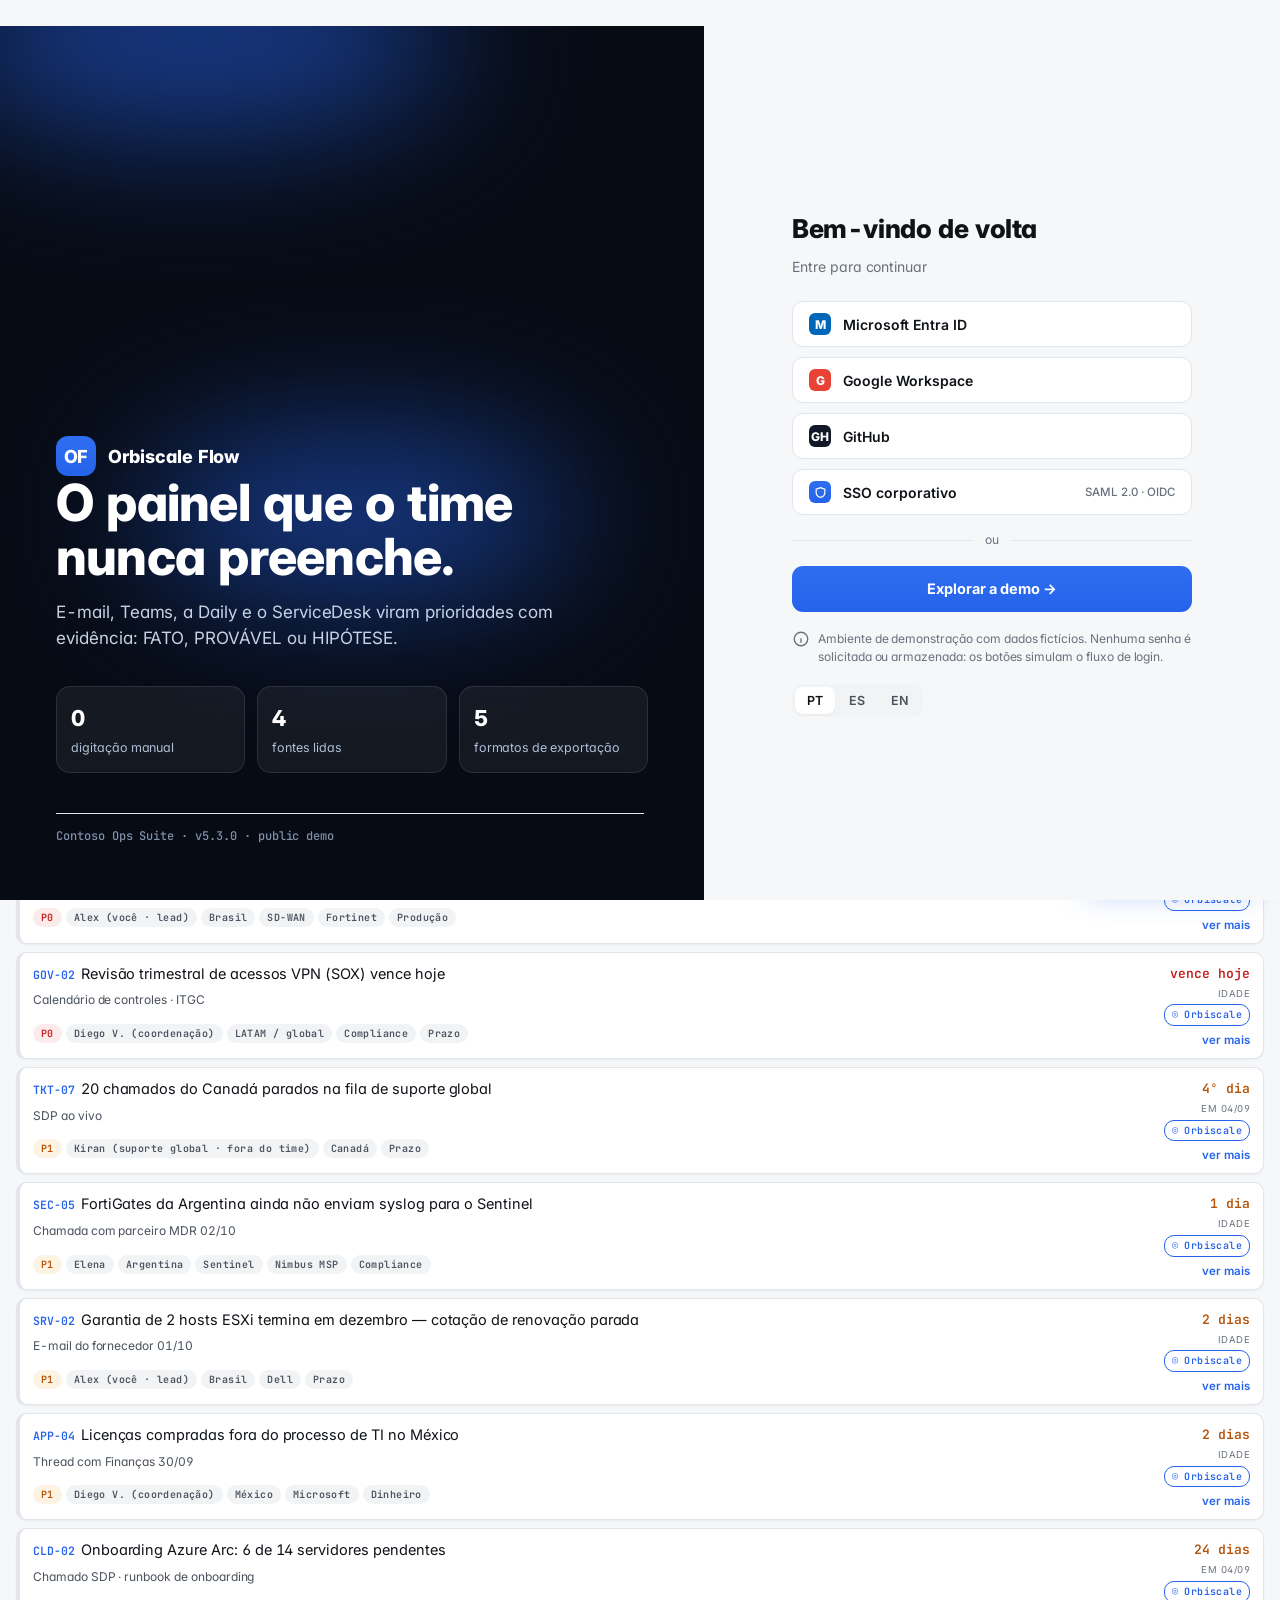
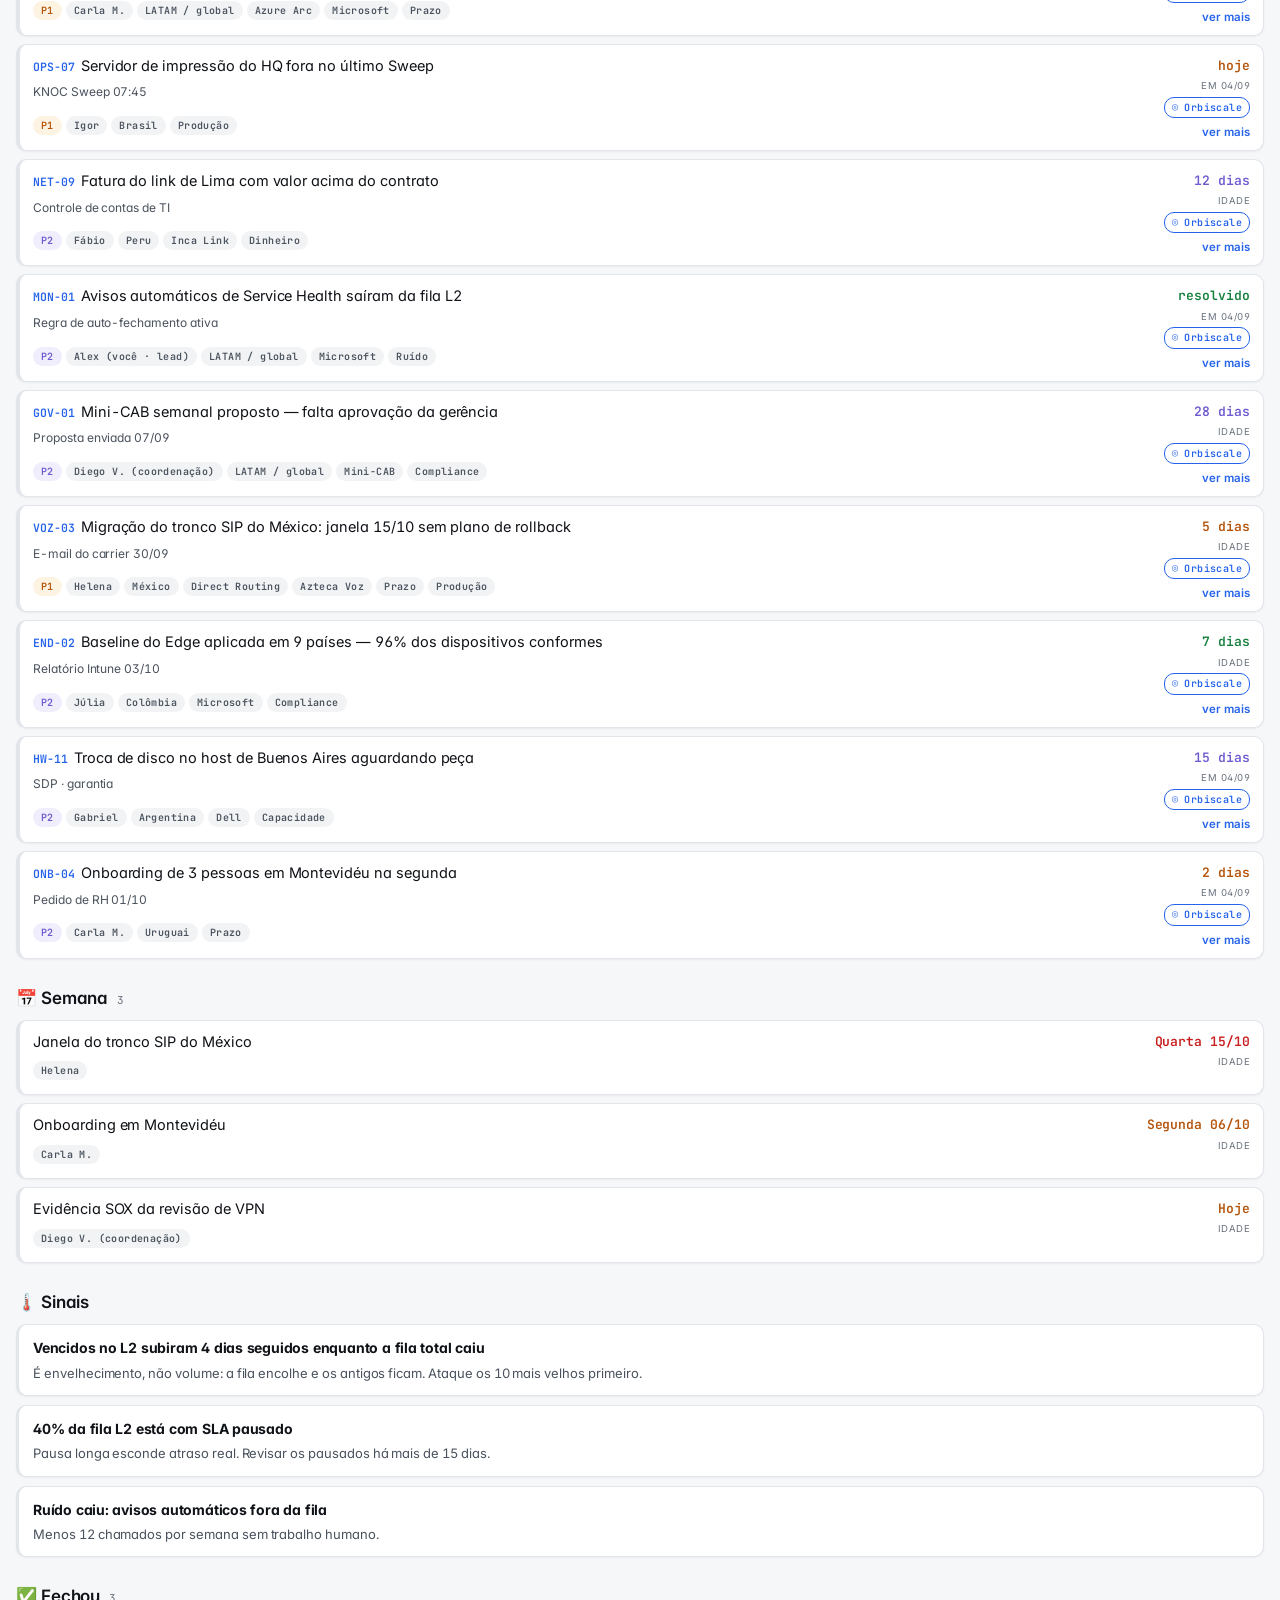
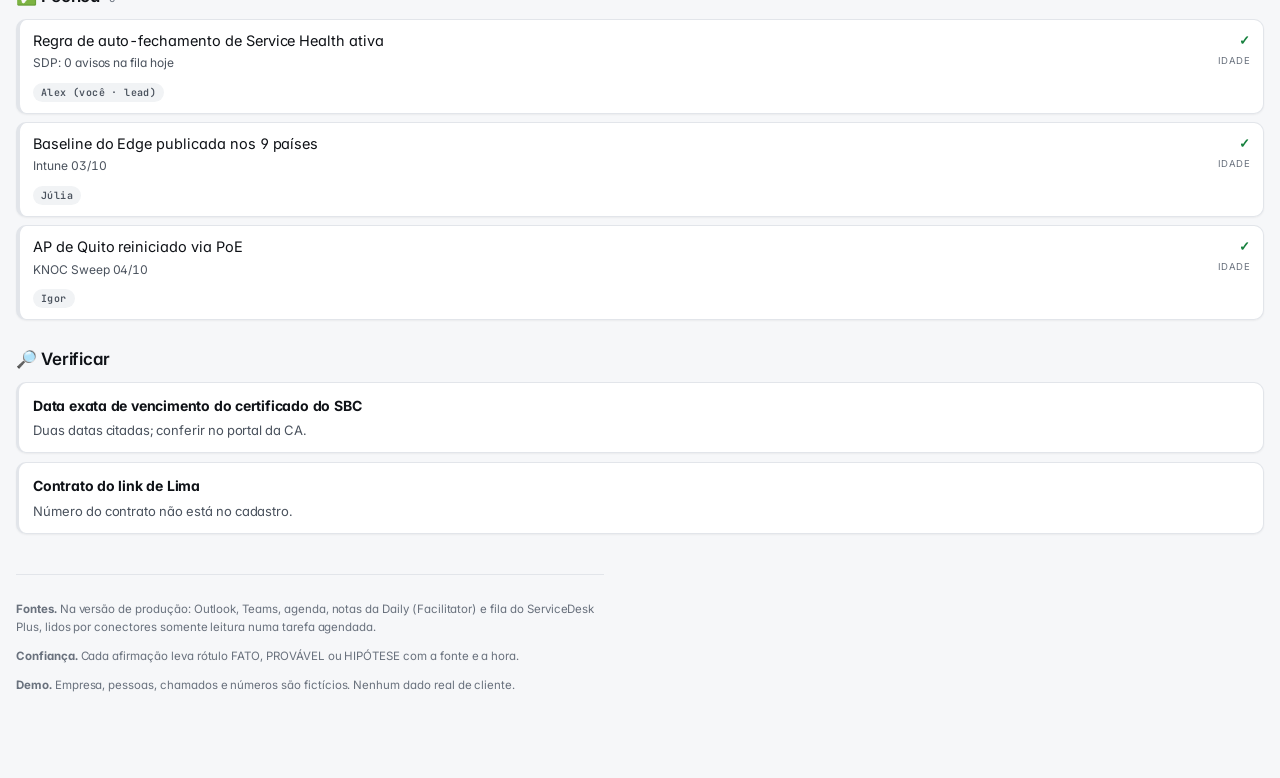
==== commit e38c10c2: "feat: 5.4 Console palette (graphite + blue) as the default look Neutral graphite surfaces, one blue " ====
--- a/flow/index.html
+++ b/flow/index.html
@@ -1248,5 +1248,6 @@
 (function(){function sync(){try{var l=localStorage.getItem('bl_lang');if(l)localStorage.setItem('knoc.lang',l);var t=localStorage.getItem('bl_theme');if(t)localStorage.setItem('knoc.theme',t)}catch(e){}}
 document.addEventListener('click',function(e){if(e.target.closest&&e.target.closest('a[href^="../"]'))sync()},true);
 var tools=document.querySelector('.tools');if(tools&&!document.getElementById('flowVoice')){var a=document.createElement('a');a.id='flowVoice';a.className='btn';a.href='../?nologin&voice#dem';a.title='Orbiscale · voice intake';a.textContent='🎙';tools.insertBefore(a,tools.firstChild)}})();</script>
+<link rel="stylesheet" href="../assets/console.css">
 </body>
 </html>
--- a/assets/console.css
+++ b/assets/console.css
@@ -0,0 +1,136 @@
+/*!
+ * Orbiscale · Console palette (Graphite + blue), the default look since 5.4.
+ * Neutral graphite surfaces, one blue accent, colour reserved for status.
+ * Copyright (C) 2026 Ernesto Athaualpa Rojas (Neto). SPDX-License-Identifier: AGPL-3.0-or-later
+ */
+
+/* ---------- 1. Tokens: light ---------- */
+:root[data-product][data-pbase="console"]{
+  --ground:#F6F7F9;--surface:#FFFFFF;--surface-2:#F1F3F5;--surface-3:#E7EAEE;
+  --line:#E2E5EA;--line-soft:#ECEEF1;--ink:#0F1217;--ink-2:#4A525D;--ink-3:#69717D;
+  --accent:#2563EB;--accent-ink:#FFFFFF;--accent-soft:#EAF0FD;--pf-accent-2:#2563EB;
+  --pf-grad:linear-gradient(180deg,#2F6DF0 0%,#2563EB 100%);--pf-red:#2563EB;--pf-blue:#2563EB;--pf-gold:#D97706;
+  --ok:#15803D;--ok-bg:#E9F6EE;--warn:#B45309;--warn-bg:#FDF3E3;--crit:#C81E1E;--crit-bg:#FCEBEB;--unk:#69717D;--unk-bg:#EEF0F3;
+  --sea:#F1F3F6;--land:#DDE1E7;--land-k:#C9D3E2;--land-line:#FFFFFF;
+  --canvas:#0F1217;--canvas-node:#171B21;
+  --pf-glass:rgba(255,255,255,.86);--pf-scrim:rgba(15,18,23,.42);
+  --shadow:0 1px 2px rgba(15,18,23,.05);--pf-shadow-md:0 2px 6px rgba(15,18,23,.05),0 10px 24px rgba(15,18,23,.07);--pf-shadow-lg:0 24px 60px rgba(15,18,23,.18);
+  --tp-bg:#F6F7F9;--tp-dot:#DADEE4;--tp-node:#FFFFFF;--tp-line:#A9B1BC;--tp-ink:#0F1217;--tp-ink2:#5A626D;
+  --tp-zone:rgba(37,99,235,.03);--tp-zst:#CDD2D9;--tp-zl:#5A626D;--tp-halo:#FFFFFF;
+  --tp-land:#E9ECF0;--tp-landk:#DDE2E8;--tp-landl:#CDD2D9;--tp-bar:rgba(255,255,255,.95);--tp-barl:#DADEE4;
+  --tp-tb:#FFFFFF;--tp-tbl:#D3D8DE;--tp-tbi:#1A1F26;--tp-gcl:rgba(20,24,30,.14);
+  --display:'Inter',-apple-system,'Segoe UI',system-ui,sans-serif;
+  --body:'Inter',-apple-system,'Segoe UI',system-ui,sans-serif;
+  --pf-font:'Inter',-apple-system,'Segoe UI',system-ui,sans-serif;
+  --r:10px;
+}
+
+/* ---------- 2. Tokens: dark (system preference and explicit) ---------- */
+@media (prefers-color-scheme:dark){:root[data-product][data-pbase="console"]:not([data-theme="light"]){
+  --ground:#0E1116;--surface:#151920;--surface-2:#1B2028;--surface-3:#232932;
+  --line:#272E38;--line-soft:#1F252D;--ink:#E8EBEF;--ink-2:#A4ADB9;--ink-3:#7F8895;
+  --accent:#5B9BFF;--accent-ink:#06101F;--accent-soft:#17233A;--pf-accent-2:#5B9BFF;
+  --pf-grad:linear-gradient(180deg,#6AA5FF 0%,#5B9BFF 100%);--pf-red:#5B9BFF;--pf-blue:#5B9BFF;--pf-gold:#F5B544;
+  --ok:#4ADE80;--ok-bg:#12261B;--warn:#F5B544;--warn-bg:#2B2212;--crit:#F87171;--crit-bg:#311819;--unk:#8E97A3;--unk-bg:#1C2128;
+  --sea:#11151B;--land:#1F252E;--land-k:#22324D;--land-line:#0E1116;
+  --canvas:#0B0E12;--canvas-node:#151920;
+  --pf-glass:rgba(21,25,32,.86);--pf-scrim:rgba(4,6,9,.64);
+  --shadow:0 1px 2px rgba(0,0,0,.4);--pf-shadow-md:0 8px 24px rgba(0,0,0,.42);--pf-shadow-lg:0 30px 80px rgba(0,0,0,.6);
+  --tp-bg:#0E1116;--tp-dot:#1F252D;--tp-node:#151920;--tp-line:#46505E;--tp-ink:#E8EBEF;--tp-ink2:#9AA3AF;
+  --tp-zone:rgba(91,155,255,.05);--tp-zst:#2D3440;--tp-zl:#9AA3AF;--tp-halo:#0E1116;
+  --tp-land:#151A21;--tp-landk:#1A2029;--tp-landl:#272E38;--tp-bar:rgba(14,17,22,.9);--tp-barl:#272E38;
+  --tp-tb:#151920;--tp-tbl:#2D3440;--tp-tbi:#D5DAE1;--tp-gcl:rgba(200,210,225,.10);
+}}
+:root[data-product][data-pbase="console"][data-theme="dark"]{
+  --ground:#0E1116;--surface:#151920;--surface-2:#1B2028;--surface-3:#232932;
+  --line:#272E38;--line-soft:#1F252D;--ink:#E8EBEF;--ink-2:#A4ADB9;--ink-3:#7F8895;
+  --accent:#5B9BFF;--accent-ink:#06101F;--accent-soft:#17233A;--pf-accent-2:#5B9BFF;
+  --pf-grad:linear-gradient(180deg,#6AA5FF 0%,#5B9BFF 100%);--pf-red:#5B9BFF;--pf-blue:#5B9BFF;--pf-gold:#F5B544;
+  --ok:#4ADE80;--ok-bg:#12261B;--warn:#F5B544;--warn-bg:#2B2212;--crit:#F87171;--crit-bg:#311819;--unk:#8E97A3;--unk-bg:#1C2128;
+  --sea:#11151B;--land:#1F252E;--land-k:#22324D;--land-line:#0E1116;
+  --canvas:#0B0E12;--canvas-node:#151920;
+  --pf-glass:rgba(21,25,32,.86);--pf-scrim:rgba(4,6,9,.64);
+  --shadow:0 1px 2px rgba(0,0,0,.4);--pf-shadow-md:0 8px 24px rgba(0,0,0,.42);--pf-shadow-lg:0 30px 80px rgba(0,0,0,.6);
+  --tp-bg:#0E1116;--tp-dot:#1F252D;--tp-node:#151920;--tp-line:#46505E;--tp-ink:#E8EBEF;--tp-ink2:#9AA3AF;
+  --tp-zone:rgba(91,155,255,.05);--tp-zst:#2D3440;--tp-zl:#9AA3AF;--tp-halo:#0E1116;
+  --tp-land:#151A21;--tp-landk:#1A2029;--tp-landl:#272E38;--tp-bar:rgba(14,17,22,.9);--tp-barl:#272E38;
+  --tp-tb:#151920;--tp-tbl:#2D3440;--tp-tbi:#D5DAE1;--tp-gcl:rgba(200,210,225,.10);
+}
+/* no coloured glow behind the page: the console stays flat */
+:root[data-product][data-pbase="console"] body{background-image:none!important;background:var(--ground)}
+
+/* ---------- 3. Type: one sans (Inter) + one mono, calmer labels ---------- */
+:root[data-pbase="console"] body{font-feature-settings:'cv11','ss01','tnum';-webkit-font-smoothing:antialiased}
+:root[data-pbase="console"] h1,:root[data-pbase="console"] h2,:root[data-pbase="console"] h3,:root[data-pbase="console"] h4{font-family:var(--body);letter-spacing:-.015em}
+:root[data-pbase="console"] main h1{font-size:clamp(22px,2.2vw,28px);font-weight:650;line-height:1.2}
+:root[data-pbase="console"] main h2{font-size:17px;font-weight:600}
+:root[data-pbase="console"] .eyebrow,:root[data-pbase="console"] .navg{font-family:var(--body);font-size:11px;font-weight:600;letter-spacing:.06em;text-transform:uppercase;color:var(--ink-3)}
+:root[data-pbase="console"] .vhead p,:root[data-pbase="console"] .vhead .sub{color:var(--ink-2);max-width:72ch}
+
+/* ---------- 4. Shell: sidebar and top bar ---------- */
+:root[data-pbase="console"] aside.side{background:var(--surface);border-right:1px solid var(--line)}
+:root[data-pbase="console"] .brand .logo{background:#0F1217;border:1px solid rgba(255,255,255,.10);border-radius:8px}
+:root[data-pbase="console"] .brand .logo svg{color:#FFFFFF}
+:root[data-pbase="console"] .brand b{font-family:var(--body);font-weight:700;letter-spacing:-.01em}
+:root[data-pbase="console"] .nav a{border-radius:7px;color:var(--ink-2);font-weight:500}
+:root[data-pbase="console"] .nav a:hover{background:var(--surface-2);color:var(--ink)}
+:root[data-pbase="console"] .nav a[aria-current="page"]{background:var(--accent-soft);color:var(--accent);box-shadow:none;font-weight:600}
+:root[data-pbase="console"] .nav a[aria-current="page"] svg{color:var(--accent)}
+:root[data-pbase="console"] header.top{border-bottom:1px solid var(--line)}
+:root[data-pbase="console"] header.top::after{display:none}
+:root[data-pbase="console"] .gsearch input{background:var(--surface-2);border:1px solid var(--line);border-radius:8px}
+:root[data-pbase="console"] .gsearch input:focus{background:var(--surface);border-color:var(--accent);box-shadow:0 0 0 3px var(--accent-soft)}
+:root[data-pbase="console"] .pf-ib{border-radius:8px;border-color:var(--line);background:var(--surface)}
+:root[data-pbase="console"] .pf-ib:hover{background:var(--surface-2)}
+
+/* ---------- 5. Buttons, pills, tags ---------- */
+:root[data-pbase="console"] .btn{border-radius:8px;font-weight:550}
+:root[data-pbase="console"] .btn.pri,:root[data-pbase="console"] .btn.primary,:root[data-pbase="console"] .pf-btn.pri{background:var(--accent);border-color:var(--accent);color:var(--accent-ink);box-shadow:0 1px 0 rgba(255,255,255,.12) inset,0 1px 2px rgba(15,18,23,.12)}
+:root[data-pbase="console"] .pill{border-radius:999px}
+:root[data-pbase="console"] .conf{font-family:var(--mono);font-size:10.5px;letter-spacing:.04em;border-radius:4px}
+
+/* ---------- 6. Panels and KPI cards: neutral numbers, colour only on the status mark ---------- */
+:root[data-pbase="console"] .panel,:root[data-pbase="console"] .ccard{background:var(--surface);border:1px solid var(--line);border-radius:var(--r);box-shadow:var(--shadow)}
+:root[data-pbase="console"] .grid.g-kpi{grid-auto-rows:1fr}
+:root[data-pbase="console"] .kpi{position:relative;display:flex;flex-direction:column;align-items:flex-start;gap:2px;height:100%;background:var(--surface);border:1px solid var(--line);border-radius:var(--r);box-shadow:var(--shadow);padding:14px 16px 14px 18px;text-align:left;transition:border-color .15s,box-shadow .15s}
+:root[data-pbase="console"] .kpi:hover{transform:none;border-color:color-mix(in srgb,var(--accent) 45%,var(--line));box-shadow:var(--pf-shadow-md)}
+:root[data-pbase="console"] .kpi::before{content:"";position:absolute;inset:auto;left:0;top:14px;bottom:14px;width:3px;border-radius:0 3px 3px 0;background:var(--line);opacity:1}
+:root[data-pbase="console"] .kpi.acc::before{background:var(--accent)}
+:root[data-pbase="console"] .kpi.ok::before{background:var(--ok)}
+:root[data-pbase="console"] .kpi.warn::before{background:var(--warn)}
+:root[data-pbase="console"] .kpi.crit::before{background:var(--crit)}
+:root[data-pbase="console"] .kpi .n{order:1;color:var(--ink)!important;font-family:var(--body);font-size:28px;font-weight:650;letter-spacing:-.025em;line-height:1.1;font-variant-numeric:tabular-nums}
+:root[data-pbase="console"] .kpi .l{order:2;color:var(--ink);font-size:13px;font-weight:550;line-height:1.3}
+:root[data-pbase="console"] .kpi .x{order:3;color:var(--ink-3);font-size:12px;margin-top:2px}
+:root[data-pbase="console"] .score .n,:root[data-pbase="console"] .score b{font-variant-numeric:tabular-nums}
+
+/* ---------- 7. Tables: dense, thin rules, sticky header ---------- */
+:root[data-pbase="console"] table.t th,:root[data-pbase="console"] .t th{font-family:var(--body);font-size:11px;font-weight:600;letter-spacing:.04em;text-transform:uppercase;color:var(--ink-3);background:var(--surface-2);border-bottom:1px solid var(--line)}
+:root[data-pbase="console"] table.t td,:root[data-pbase="console"] .t td{border-bottom:1px solid var(--line-soft)}
+:root[data-pbase="console"] table.t tbody tr:hover td{background:color-mix(in srgb,var(--accent) 4%,transparent)}
+
+/* ---------- 8. Notices: the demo banner becomes a quiet strip ---------- */
+:root[data-pbase="console"] .infobox{background:var(--surface);border:1px solid var(--line);border-left:3px solid var(--accent);border-radius:var(--r);color:var(--ink-2);font-size:13px}
+:root[data-pbase="console"] .infobox b:first-child{color:var(--ink)}
+
+/* ---------- 9. Map: quieter country names, readable site labels ---------- */
+:root[data-pbase="console"] #msvg .cl{font-family:var(--body);font-weight:600;letter-spacing:.08em;opacity:.55}
+:root[data-pbase="console"] #msvg .ml,:root[data-pbase="console"] #msvg .mn{font-family:var(--body);font-weight:600;paint-order:stroke;stroke:var(--sea);stroke-width:.32em;stroke-linejoin:round}
+:root[data-pbase="console"] .mapwrap{border-radius:var(--r)}
+
+/* ---------- 10. Phone: one compact top row, no wrapped controls ---------- */
+@media (max-width:640px){
+  :root[data-pbase="console"] header.top{gap:8px;flex-wrap:nowrap}
+  :root[data-pbase="console"] header.top .gsearch{flex:1 1 auto;min-width:0}
+  :root[data-pbase="console"] header.top .gsearch kbd{display:none}
+  :root[data-pbase="console"] header.top .seg,:root[data-pbase="console"] header.top .tbar [data-pf="pal"],:root[data-pbase="console"] header.top .tbar .who{display:none}
+  :root[data-pbase="console"] .kpi{padding:12px 12px 12px 15px}
+  :root[data-pbase="console"] .kpi .n{font-size:24px}
+  :root[data-pbase="console"] main h1{font-size:22px}
+}
+
+/* ---------- 11. Fix: v7 severity fills (.s-high etc.) leaked onto FinOps KPI tiles and hid their text ---------- */
+.v5-kpi.s-crit,.v5-kpi.s-high,.v5-kpi.s-med,.v5-kpi.s-low{background:var(--surface);color:var(--ink);position:relative}
+.v5-kpi.s-crit{box-shadow:inset 3px 0 0 var(--crit)}
+.v5-kpi.s-high{box-shadow:inset 3px 0 0 var(--warn)}
+.v5-kpi.s-med{box-shadow:inset 3px 0 0 var(--accent)}
